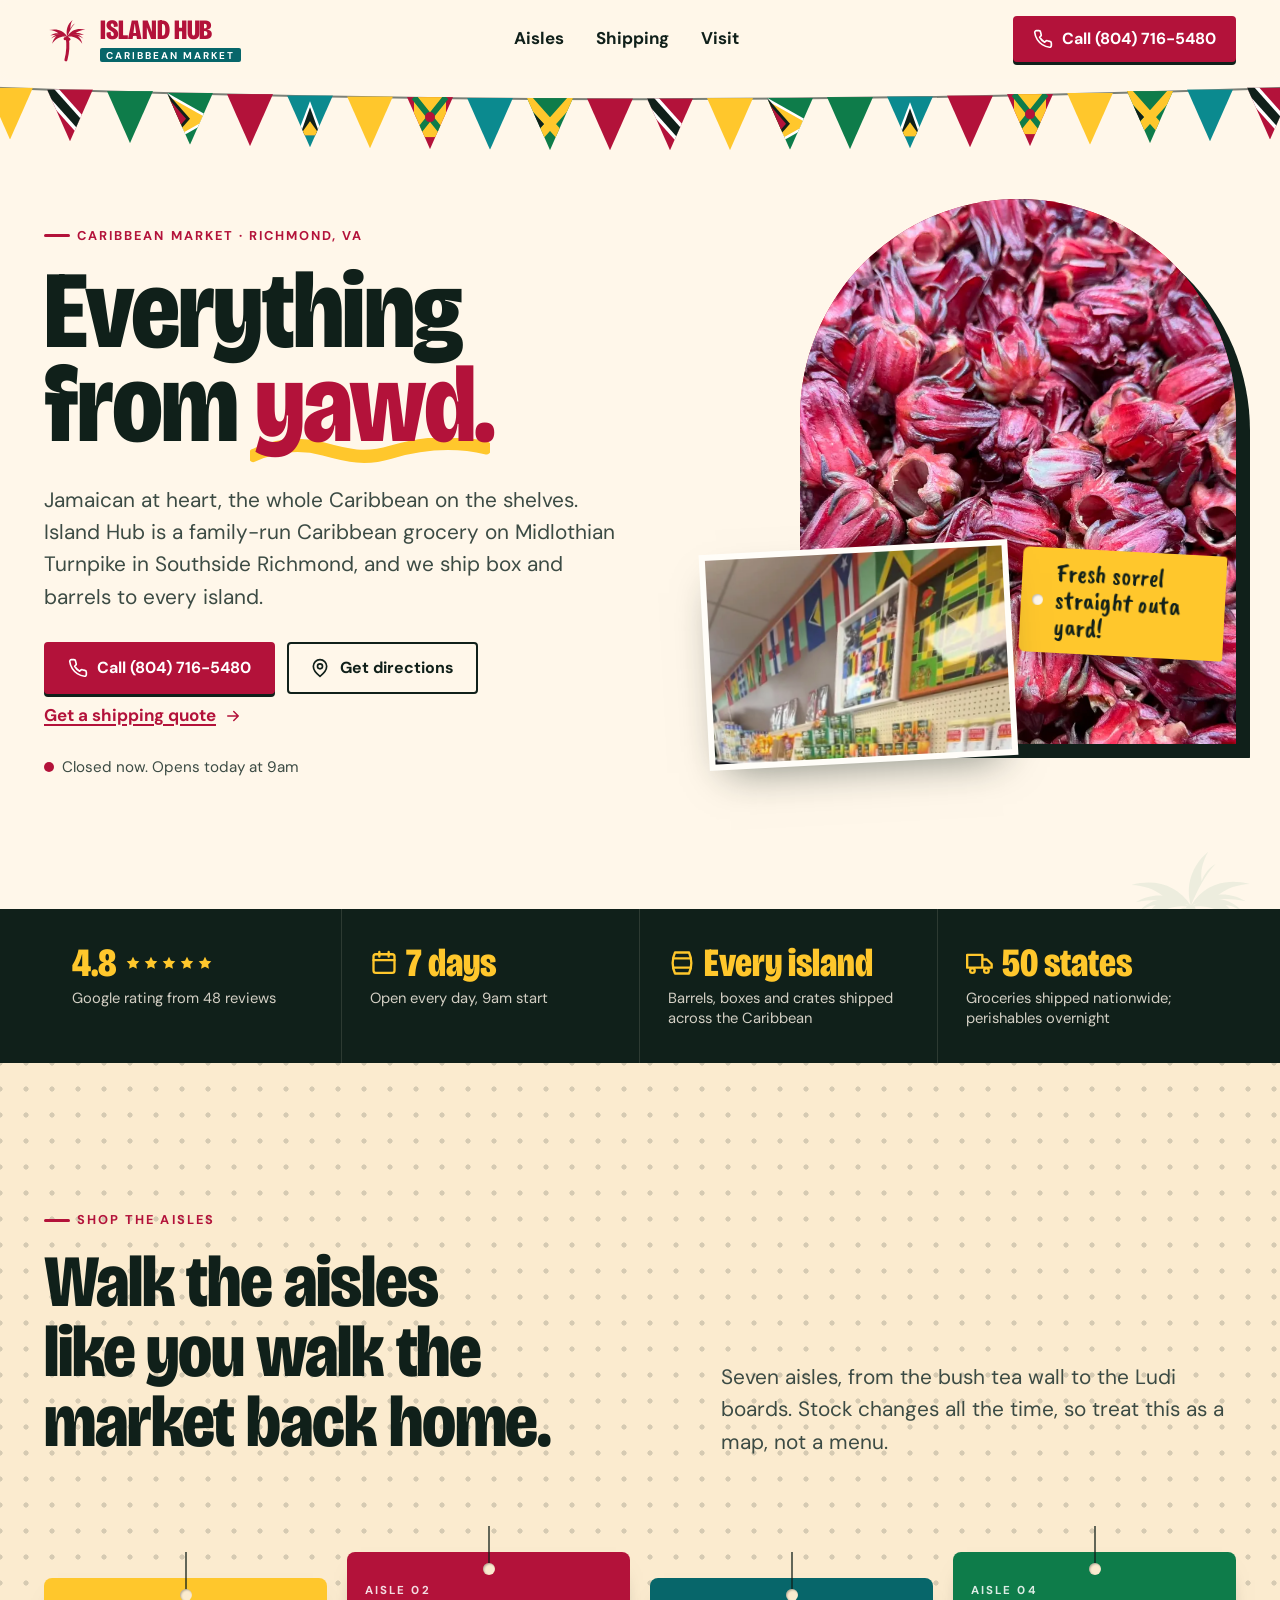
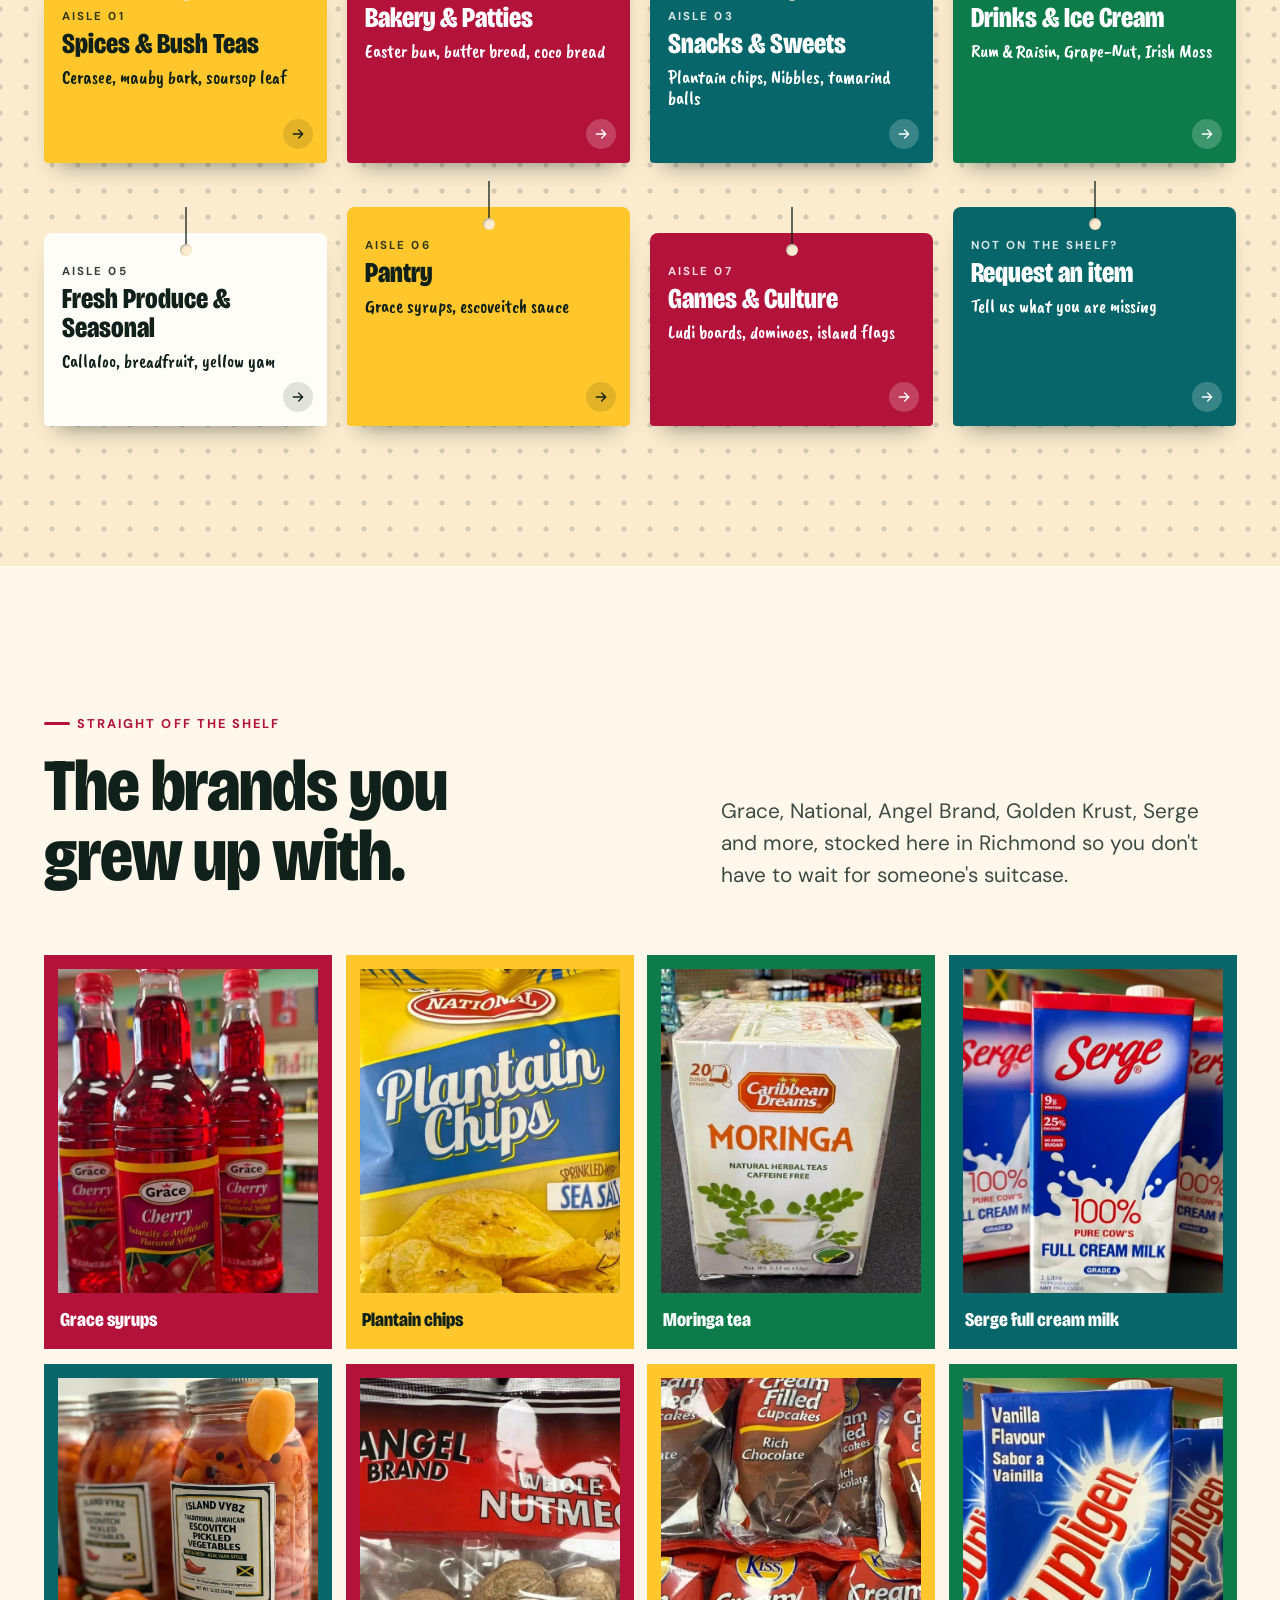
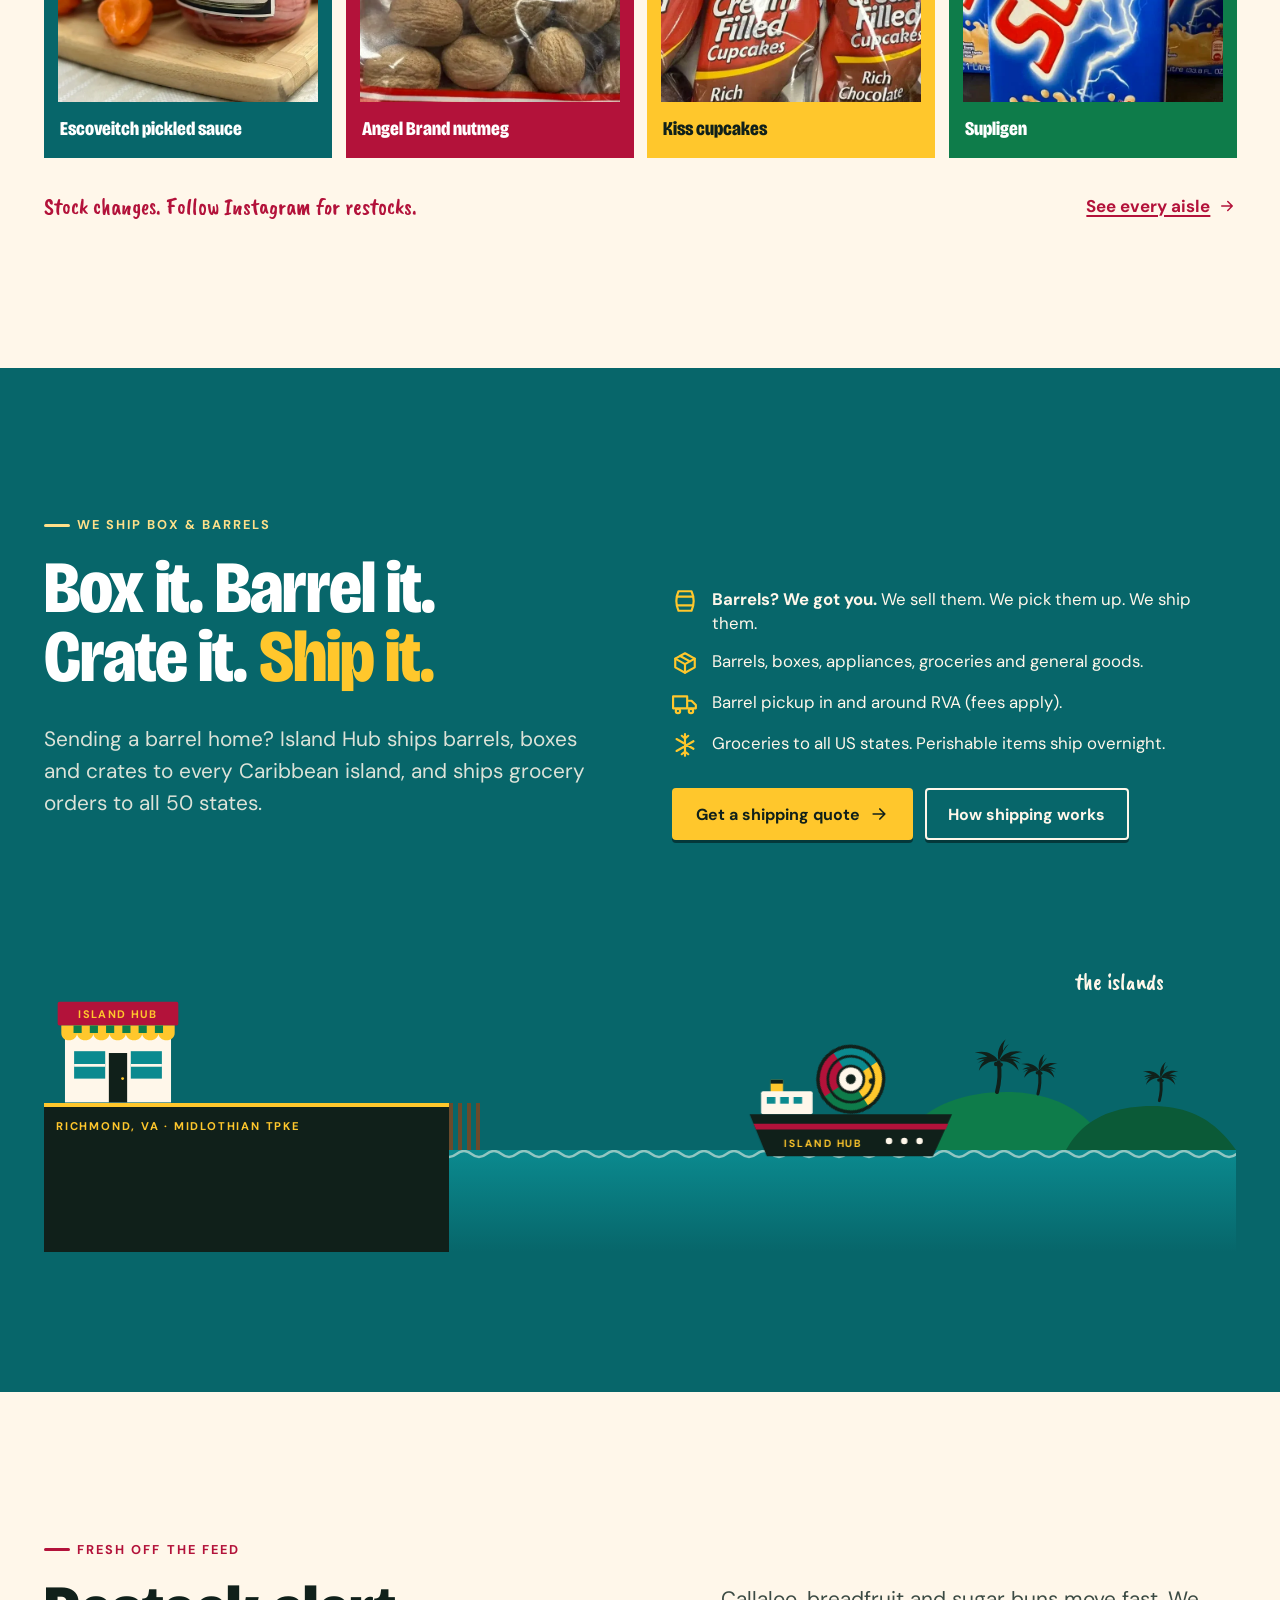
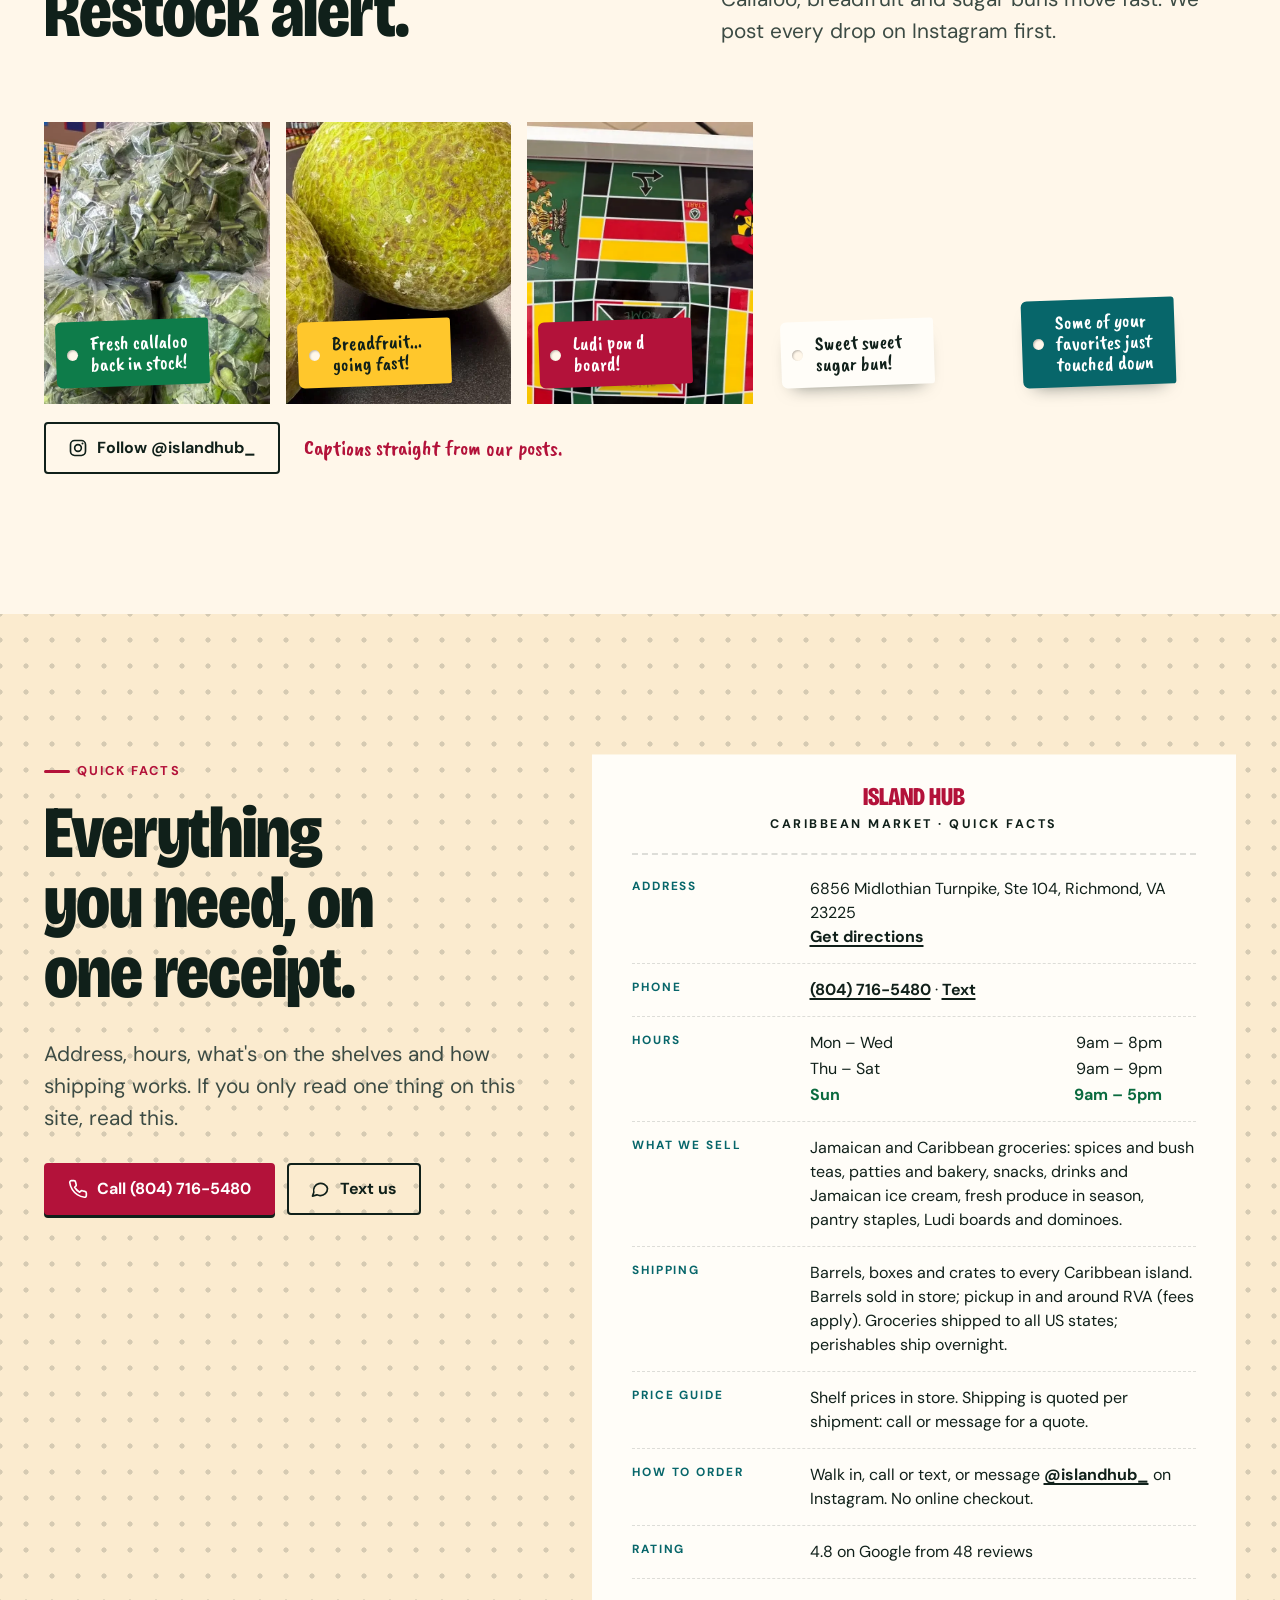
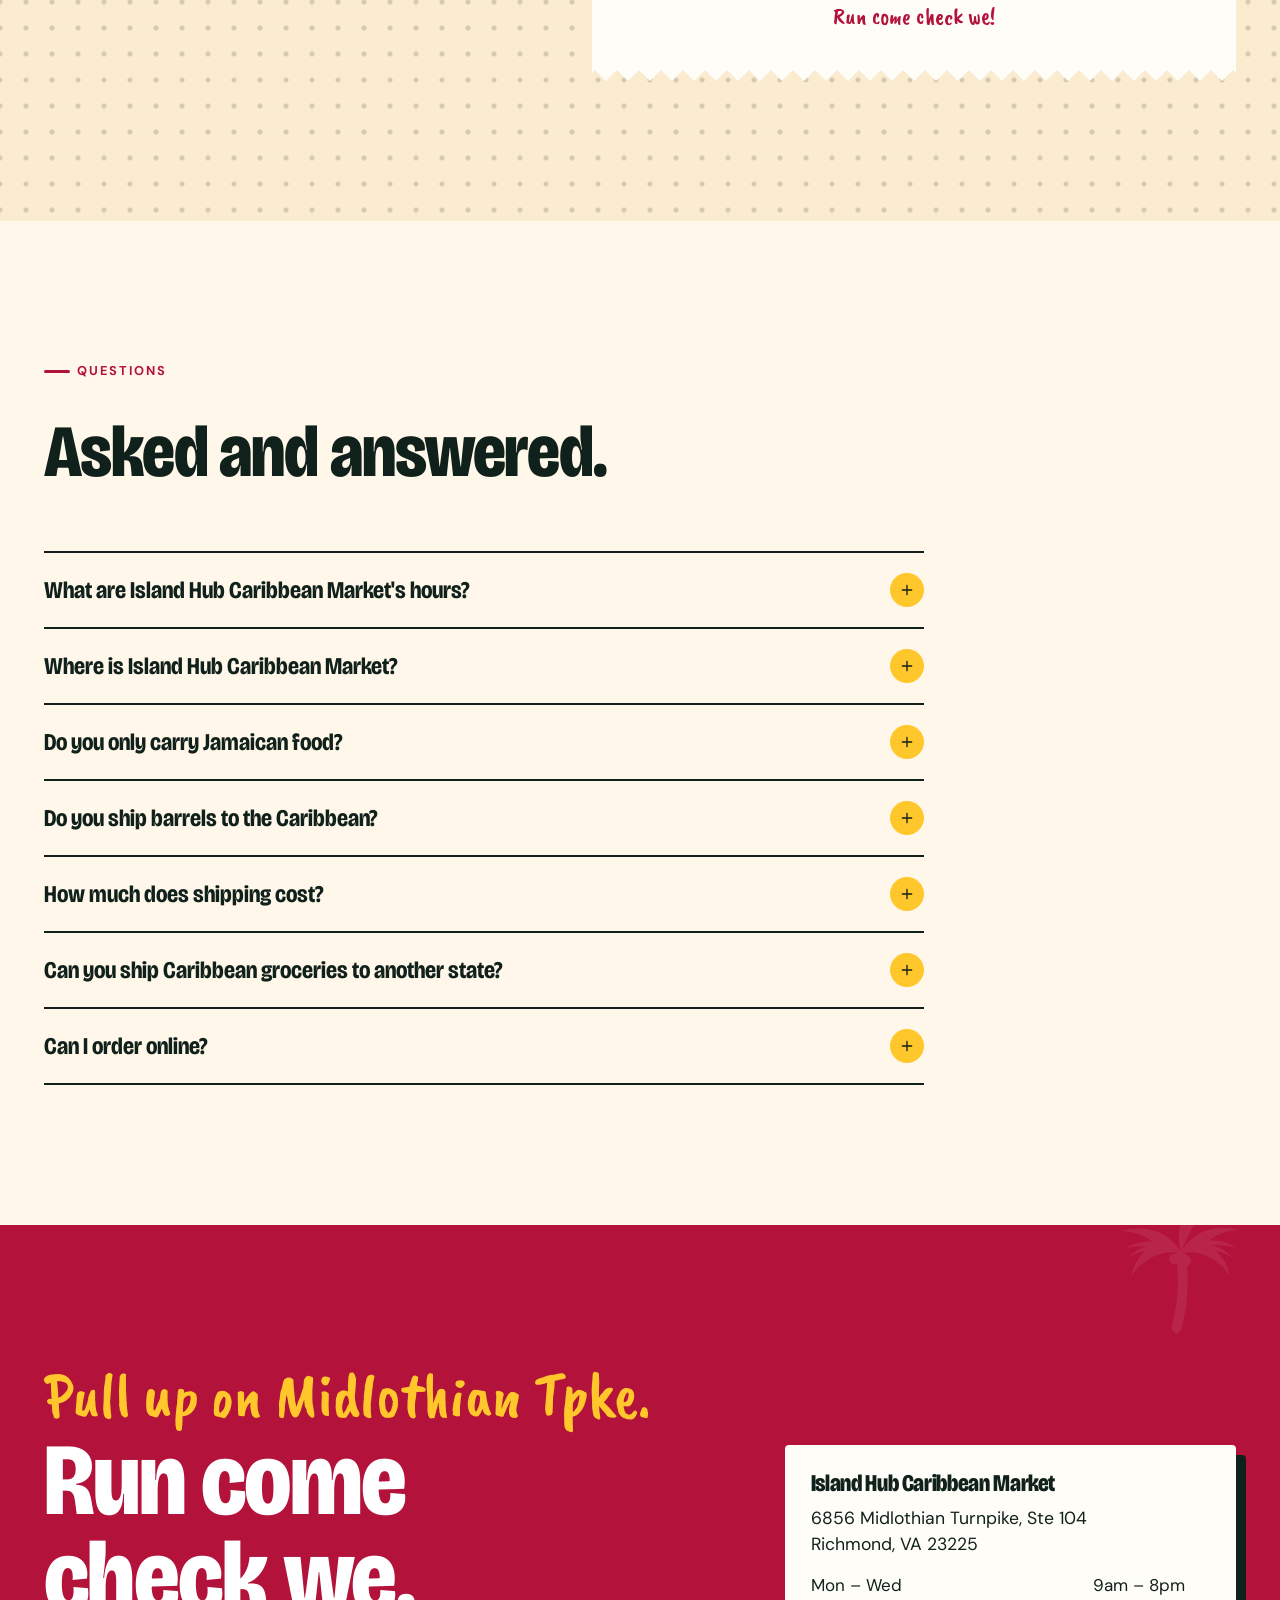
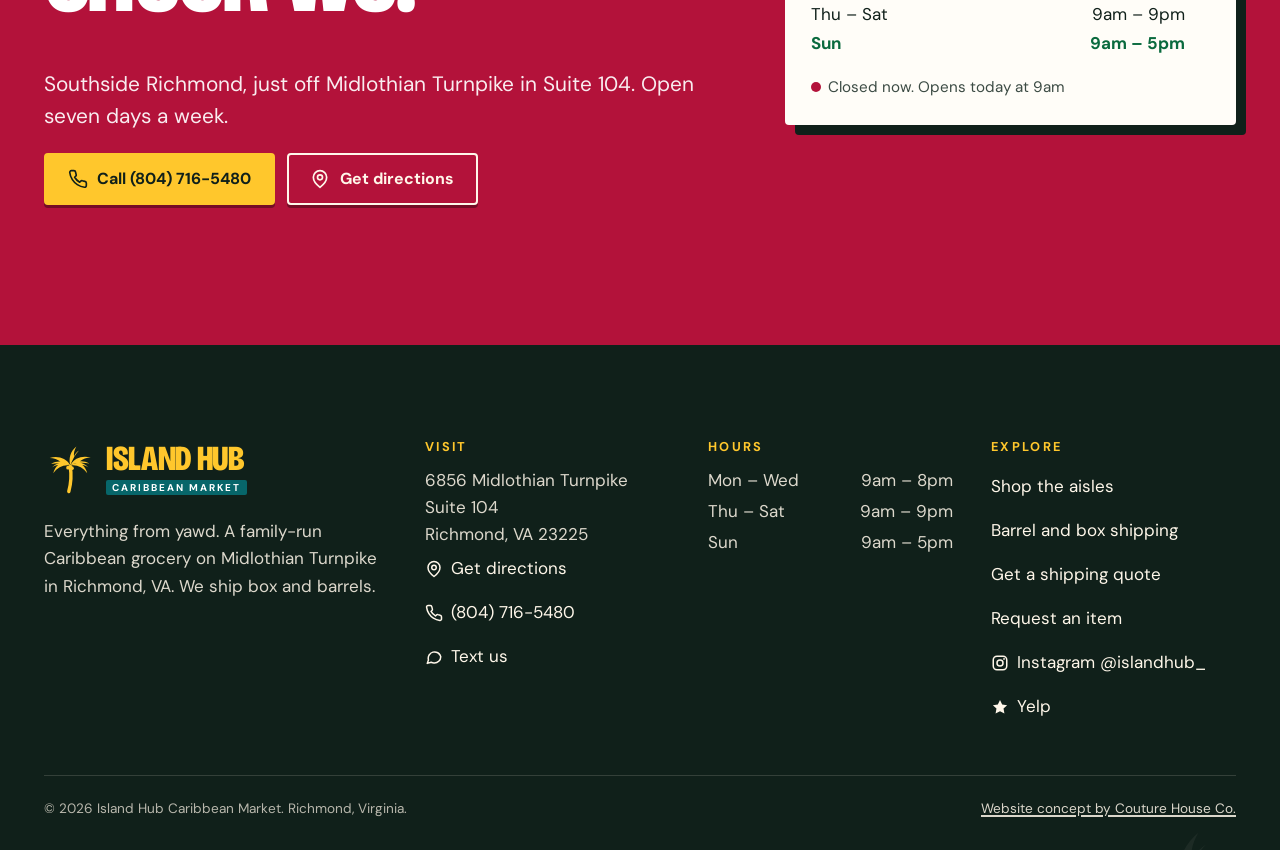
==== index.html @ 4873d4ea "Add Island Hub Caribbean Market spec website for Netlify deploy. Static HTML/CSS/JS site with assets" ====
<!doctype html>
<html lang="en">
<head>
<meta charset="utf-8">
<meta name="viewport" content="width=device-width, initial-scale=1, viewport-fit=cover">
<title>Island Hub Caribbean Market | Caribbean Grocery Richmond, VA</title>
<meta name="description" content="Jamaican &amp; Caribbean groceries on Midlothian Tpke, Richmond, VA. Open 7 days. Barrel &amp; box shipping to every Caribbean island; groceries to all 50 states.">
<link rel="canonical" href="https://islandhubrva.com/">
<meta name="theme-color" content="#B3123A">
<meta name="robots" content="index, follow, max-image-preview:large">
<meta property="og:type" content="website">
<meta property="og:site_name" content="Island Hub Caribbean Market">
<meta property="og:title" content="Island Hub Caribbean Market | Caribbean Grocery Richmond, VA">
<meta property="og:description" content="Jamaican &amp; Caribbean groceries on Midlothian Tpke, Richmond, VA. Open 7 days. Barrel &amp; box shipping to every Caribbean island; groceries to all 50 states.">
<meta property="og:url" content="https://islandhubrva.com/">
<meta property="og:image" content="https://islandhubrva.com/assets/img/og.jpg">
<meta property="og:image:width" content="1200">
<meta property="og:image:height" content="630">
<meta property="og:image:alt" content="Island Hub Caribbean Market logo beside a pile of fresh sorrel, with the words Everything from yawd">
<meta property="og:locale" content="en_US">
<meta name="twitter:card" content="summary_large_image">
<meta name="twitter:title" content="Island Hub Caribbean Market | Caribbean Grocery Richmond, VA">
<meta name="twitter:description" content="Jamaican &amp; Caribbean groceries on Midlothian Tpke, Richmond, VA. Open 7 days. Barrel &amp; box shipping to every Caribbean island; groceries to all 50 states.">
<meta name="twitter:image" content="https://islandhubrva.com/assets/img/og.jpg">
<meta name="geo.region" content="US-VA">
<meta name="geo.placename" content="Richmond">
<link rel="icon" href="assets/img/favicon.svg" type="image/svg+xml">
<link rel="icon" href="assets/img/favicon-32.png" sizes="32x32" type="image/png">
<link rel="apple-touch-icon" href="assets/img/apple-touch-icon.png">
<link rel="manifest" href="site.webmanifest">
<link rel="preload" href="assets/fonts/bricolage-grotesque-display-var.woff2" as="font" type="font/woff2" crossorigin>
<link rel="preload" href="assets/fonts/dm-sans-latin-400-normal.woff2" as="font" type="font/woff2" crossorigin>
<link rel="stylesheet" href="assets/css/fonts.css">
<link rel="stylesheet" href="assets/css/site.css">
<script>document.documentElement.classList.add("js")</script>
<script src="assets/js/site.js" defer></script>
<script type="application/ld+json">{"@context": "https://schema.org", "@type": "GroceryStore", "@id": "https://islandhubrva.com/#store", "name": "Island Hub Caribbean Market", "slogan": "Everything from yawd", "description": "Family-run Caribbean grocery on Midlothian Turnpike in Richmond, VA. Jamaican at heart with foods from across the Caribbean, plus barrel, box and crate shipping to every Caribbean island and grocery shipping to all US states.", "url": "https://islandhubrva.com/", "logo": "https://islandhubrva.com/assets/img/icon-512.png", "image": ["https://islandhubrva.com/assets/img/og.jpg", "https://islandhubrva.com/assets/img/sorrel-fresh.webp", "https://islandhubrva.com/assets/img/store-aisle-flags.webp"], "telephone": "+1-804-716-5480", "address": {"@type": "PostalAddress", "streetAddress": "6856 Midlothian Turnpike, Ste 104", "addressLocality": "Richmond", "addressRegion": "VA", "postalCode": "23225", "addressCountry": "US"}, "hasMap": "https://www.google.com/maps/search/?api=1&query=Island+Hub+Caribbean+Market%2C+6856+Midlothian+Turnpike+Ste+104%2C+Richmond%2C+VA+23225", "openingHoursSpecification": [{"@type": "OpeningHoursSpecification", "dayOfWeek": ["Monday", "Tuesday", "Wednesday"], "opens": "09:00", "closes": "20:00"}, {"@type": "OpeningHoursSpecification", "dayOfWeek": ["Thursday", "Friday", "Saturday"], "opens": "09:00", "closes": "21:00"}, {"@type": "OpeningHoursSpecification", "dayOfWeek": "Sunday", "opens": "09:00", "closes": "17:00"}], "sameAs": ["https://www.instagram.com/islandhub_/", "https://www.yelp.com/biz/island-hub-caribbean-market-richmond"], "areaServed": [{"@type": "City", "name": "Richmond, VA"}, {"@type": "Country", "name": "United States"}, {"@type": "Place", "name": "Caribbean"}], "foundingDate": "2023-05", "founder": [{"@type": "Person", "name": "Carlton Chambers"}, {"@type": "Person", "name": "Tracy"}], "knowsAbout": ["Jamaican groceries", "Caribbean groceries", "Bush teas and spices", "Jamaican patties and bakery", "Caribbean barrel shipping"], "hasOfferCatalog": {"@type": "OfferCatalog", "name": "Shipping and barrel services", "itemListElement": [{"@type": "Offer", "itemOffered": {"@type": "Service", "name": "Barrel, box and crate shipping to the Caribbean", "description": "Barrels, boxes and crates shipped to every Caribbean island: barrels, boxes, appliances, groceries and general goods. Call or message for a quote.", "areaServed": {"@type": "Place", "name": "Caribbean"}}}, {"@type": "Offer", "itemOffered": {"@type": "Product", "name": "Shipping barrels", "description": "Shipping barrels sold in store."}}, {"@type": "Offer", "itemOffered": {"@type": "Service", "name": "Barrel pickup", "description": "Barrel pickup in and around Richmond, VA. Fees apply.", "areaServed": {"@type": "City", "name": "Richmond, VA"}}}, {"@type": "Offer", "itemOffered": {"@type": "Service", "name": "Caribbean grocery shipping within the US", "description": "Grocery orders shipped to all US states. Perishable items ship overnight.", "areaServed": {"@type": "Country", "name": "United States"}}}]}, "aggregateRating": {"@type": "AggregateRating", "ratingValue": "4.8", "reviewCount": "48", "bestRating": "5"}}</script>
<script type="application/ld+json">{"@context": "https://schema.org", "@type": "WebSite", "@id": "https://islandhubrva.com/#website", "name": "Island Hub Caribbean Market", "url": "https://islandhubrva.com/", "publisher": {"@id": "https://islandhubrva.com/#store"}, "inLanguage": "en-US"}</script>
<script type="application/ld+json">{"@context": "https://schema.org", "@type": "FAQPage", "mainEntity": [{"@type": "Question", "name": "What are Island Hub Caribbean Market's hours?", "acceptedAnswer": {"@type": "Answer", "text": "Monday to Wednesday 9am to 8pm, Thursday to Saturday 9am to 9pm, and Sunday 9am to 5pm. We are open seven days a week."}}, {"@type": "Question", "name": "Where is Island Hub Caribbean Market?", "acceptedAnswer": {"@type": "Answer", "text": "6856 Midlothian Turnpike, Suite 104, Richmond, VA 23225, on Midlothian Turnpike in Southside Richmond."}}, {"@type": "Question", "name": "Do you only carry Jamaican food?", "acceptedAnswer": {"@type": "Answer", "text": "No. We are Jamaican at heart, but the shelves cover the whole Caribbean, including Trinidadian drinks, Guyanese chow mein, Haitian favorites, African goods and more."}}, {"@type": "Question", "name": "Do you ship barrels to the Caribbean?", "acceptedAnswer": {"@type": "Answer", "text": "Yes. We ship barrels, boxes and crates to every Caribbean island, including barrels, boxes, appliances, groceries and general goods. We also sell barrels and offer barrel pickup in and around RVA (fees apply)."}}, {"@type": "Question", "name": "How much does shipping cost?", "acceptedAnswer": {"@type": "Answer", "text": "Every shipment is quoted individually. Call or text (804) 716-5480, message @islandhub_ on Instagram, or send the shipping quote form on our Shipping page."}}, {"@type": "Question", "name": "Can you ship Caribbean groceries to another state?", "acceptedAnswer": {"@type": "Answer", "text": "Yes. We ship grocery orders to all US states. Perishable items ship overnight."}}, {"@type": "Question", "name": "Can I order online?", "acceptedAnswer": {"@type": "Answer", "text": "There is no online checkout. Call or text (804) 716-5480, send a direct message on Instagram, or use the request form, and we will follow up with you."}}]}</script>
</head>
<body>
<svg xmlns="http://www.w3.org/2000/svg" style="display:none" aria-hidden="true"><symbol id="i-phone" viewBox="0 0 24 24"><path fill="none" stroke="currentColor" stroke-width="2" stroke-linecap="round" stroke-linejoin="round" d="M22 16.9v3a2 2 0 0 1-2.2 2 19.8 19.8 0 0 1-8.6-3.1 19.5 19.5 0 0 1-6-6A19.8 19.8 0 0 1 2.1 4.2 2 2 0 0 1 4.1 2h3a2 2 0 0 1 2 1.7c.1.9.4 1.9.7 2.8a2 2 0 0 1-.5 2.1L8 9.9a16 16 0 0 0 6 6l1.3-1.3a2 2 0 0 1 2.1-.4c.9.3 1.8.6 2.8.7a2 2 0 0 1 1.7 2z"/></symbol><symbol id="i-pin" viewBox="0 0 24 24"><path fill="none" stroke="currentColor" stroke-width="2" stroke-linecap="round" stroke-linejoin="round" d="M20 10c0 6-8 12-8 12s-8-6-8-12a8 8 0 0 1 16 0z"/><circle fill="none" stroke="currentColor" stroke-width="2" stroke-linecap="round" stroke-linejoin="round" cx="12" cy="10" r="3"/></symbol><symbol id="i-clock" viewBox="0 0 24 24"><circle fill="none" stroke="currentColor" stroke-width="2" stroke-linecap="round" stroke-linejoin="round" cx="12" cy="12" r="9.5"/><path fill="none" stroke="currentColor" stroke-width="2" stroke-linecap="round" stroke-linejoin="round" d="M12 6.5V12l3.5 2"/></symbol><symbol id="i-arrow" viewBox="0 0 24 24"><path fill="none" stroke="currentColor" stroke-width="2" stroke-linecap="round" stroke-linejoin="round" d="M5 12h14M13 6l6 6-6 6"/></symbol><symbol id="i-chat" viewBox="0 0 24 24"><path fill="none" stroke="currentColor" stroke-width="2" stroke-linecap="round" stroke-linejoin="round" d="M21 11.5a8.4 8.4 0 0 1-9 8.4 8.8 8.8 0 0 1-3.8-.9L3 20.5l1.6-4.6A8.4 8.4 0 1 1 21 11.5z"/></symbol><symbol id="i-ig" viewBox="0 0 24 24"><rect fill="none" stroke="currentColor" stroke-width="2" stroke-linecap="round" stroke-linejoin="round" x="3" y="3" width="18" height="18" rx="5"/><circle fill="none" stroke="currentColor" stroke-width="2" stroke-linecap="round" stroke-linejoin="round" cx="12" cy="12" r="4"/><circle cx="17.4" cy="6.6" r="1.2" fill="currentColor"/></symbol><symbol id="i-star" viewBox="0 0 24 24"><path fill="currentColor" d="M12 2.6l2.9 6 6.6.9-4.8 4.6 1.2 6.5L12 17.5l-5.9 3.1 1.2-6.5L2.5 9.5l6.6-.9z"/></symbol><symbol id="i-box" viewBox="0 0 24 24"><path fill="none" stroke="currentColor" stroke-width="2" stroke-linecap="round" stroke-linejoin="round" d="M21 8l-9-5-9 5v8l9 5 9-5z"/><path fill="none" stroke="currentColor" stroke-width="2" stroke-linecap="round" stroke-linejoin="round" d="M3 8l9 5 9-5M12 13v8M7.5 5.5l9 5"/></symbol><symbol id="i-barrel" viewBox="0 0 24 24"><path fill="none" stroke="currentColor" stroke-width="2" stroke-linecap="round" stroke-linejoin="round" d="M6 3h12c1.3 2.8 2 5.8 2 9s-.7 6.2-2 9H6c-1.3-2.8-2-5.8-2-9s.7-6.2 2-9z"/><path fill="none" stroke="currentColor" stroke-width="2" stroke-linecap="round" stroke-linejoin="round" d="M4.6 8h14.8M4.6 16h14.8"/></symbol><symbol id="i-truck" viewBox="0 0 24 24"><path fill="none" stroke="currentColor" stroke-width="2" stroke-linecap="round" stroke-linejoin="round" d="M1 5h13v11H1zM14 9h4l4 4v3h-8z"/><circle fill="none" stroke="currentColor" stroke-width="2" stroke-linecap="round" stroke-linejoin="round" cx="5.5" cy="18.5" r="2"/><circle fill="none" stroke="currentColor" stroke-width="2" stroke-linecap="round" stroke-linejoin="round" cx="17.5" cy="18.5" r="2"/></symbol><symbol id="i-check" viewBox="0 0 24 24"><path fill="none" stroke="currentColor" stroke-width="2" stroke-linecap="round" stroke-linejoin="round" d="M4 12.5l5 5L20 6.5"/></symbol><symbol id="i-plus" viewBox="0 0 24 24"><path fill="none" stroke="currentColor" stroke-width="2" stroke-linecap="round" stroke-linejoin="round" stroke-width="2.6" d="M12 5v14M5 12h14"/></symbol><symbol id="i-menu" viewBox="0 0 24 24"><path fill="none" stroke="currentColor" stroke-width="2" stroke-linecap="round" stroke-linejoin="round" d="M3 6h18M3 12h18M3 18h18"/></symbol><symbol id="i-close" viewBox="0 0 24 24"><path fill="none" stroke="currentColor" stroke-width="2" stroke-linecap="round" stroke-linejoin="round" d="M6 6l12 12M18 6L6 18"/></symbol><symbol id="i-ext" viewBox="0 0 24 24"><path fill="none" stroke="currentColor" stroke-width="2" stroke-linecap="round" stroke-linejoin="round" d="M14 4h6v6M20 4l-9 9M18 14v5a1 1 0 0 1-1 1H5a1 1 0 0 1-1-1V7a1 1 0 0 1 1-1h5"/></symbol><symbol id="i-calendar" viewBox="0 0 24 24"><rect fill="none" stroke="currentColor" stroke-width="2" stroke-linecap="round" stroke-linejoin="round" x="3" y="4.5" width="18" height="16" rx="2"/><path fill="none" stroke="currentColor" stroke-width="2" stroke-linecap="round" stroke-linejoin="round" d="M3 9.5h18M8 2.5v4M16 2.5v4"/></symbol><symbol id="i-globe" viewBox="0 0 24 24"><circle fill="none" stroke="currentColor" stroke-width="2" stroke-linecap="round" stroke-linejoin="round" cx="12" cy="12" r="9.5"/><path fill="none" stroke="currentColor" stroke-width="2" stroke-linecap="round" stroke-linejoin="round" d="M2.5 12h19M12 2.5c2.6 2.8 3.9 6 3.9 9.5s-1.3 6.7-3.9 9.5c-2.6-2.8-3.9-6-3.9-9.5S9.4 5.3 12 2.5z"/></symbol><symbol id="i-basket" viewBox="0 0 24 24"><path fill="none" stroke="currentColor" stroke-width="2" stroke-linecap="round" stroke-linejoin="round" d="M3 9h18l-2 11H5z"/><path fill="none" stroke="currentColor" stroke-width="2" stroke-linecap="round" stroke-linejoin="round" d="M8 9l4-6 4 6M9 13v4M15 13v4M12 13v4"/></symbol><symbol id="i-snow" viewBox="0 0 24 24"><path fill="none" stroke="currentColor" stroke-width="2" stroke-linecap="round" stroke-linejoin="round" d="M12 2v20M4.2 6.5l15.6 9M4.2 17.5l15.6-9M9 3.5l3 2.5 3-2.5M9 20.5l3-2.5 3 2.5"/></symbol><symbol id="i-home" viewBox="0 0 24 24"><path fill="none" stroke="currentColor" stroke-width="2" stroke-linecap="round" stroke-linejoin="round" d="M3 11l9-7 9 7v9a1 1 0 0 1-1 1h-5v-6H9v6H4a1 1 0 0 1-1-1z"/></symbol><symbol id="i-tag" viewBox="0 0 24 24"><path fill="none" stroke="currentColor" stroke-width="2" stroke-linecap="round" stroke-linejoin="round" d="M20.6 13.4l-7.2 7.2a2 2 0 0 1-2.8 0L3 13V3h10l7.6 7.6a2 2 0 0 1 0 2.8z"/><circle cx="7.5" cy="7.5" r="1.5" fill="currentColor"/></symbol><symbol id="i-palm" viewBox="0 0 64 64"><path d="M30.5 61c2.6-9.6 3.6-19.8 1.8-31" fill="none" stroke="currentColor" stroke-width="4.2" stroke-linecap="round"/><g fill="currentColor"><path d="M32.4 28.5C27 20 17.6 16.8 7 19.6c5.2.2 9.8 1.8 13.4 4.6-3.6-.4-7.6.4-11.6 2.8 8.6-1.8 16.4-1 23.6 1.5z"/><path d="M32.4 28.5C37.6 19.6 47 16.4 57.6 19.2c-5.2.2-9.8 1.8-13.4 4.6 3.6-.4 7.6.4 11.6 2.8-8.6-1.8-16.4-1-23.4 1.9z"/><path d="M32 29c-7.4-1.4-15.4 2-20.6 9.6 1-4.8 3.2-8.2 6-10.4-2.6.2-5.2 1.4-7.6 3.2C15.6 24.6 24.6 23.6 32 29z"/><path d="M32.6 29c7.4-1.4 15.4 2 20.6 9.6-1-4.8-3.2-8.2-6-10.4 2.6.2 5.2 1.4 7.6 3.2C49 24.6 40 23.6 32.6 29z"/><path d="M32.4 28.4C30 20.4 32.4 11.4 39.8 5.4c-2.6 4.4-3.4 8.6-2.8 12.6 1-3 3-5.6 6-7.4-4.8 5-7.6 11-10.6 17.8z"/><circle cx="29.6" cy="31.6" r="2.3"/><circle cx="34.4" cy="32.2" r="2.3"/></g></symbol></svg>
<a class="skip-link" href="#main">Skip to content</a>
<header class="site-header">
  <div class="wrap header-inner">
    <a class="brand" href="index.html" aria-label="Island Hub Caribbean Market, home">
      <svg class="brand-palm" aria-hidden="true" focusable="false"><use href="#i-palm"/></svg>
      <span class="brand-text"><span class="brand-name">ISLAND HUB</span><span class="brand-sub">Caribbean Market</span></span>
    </a>
    <nav class="nav" aria-label="Main">
      <ul class="nav-list"><li><a href="aisles.html">Aisles</a></li><li><a href="shipping.html">Shipping</a></li><li><a href="visit.html">Visit</a></li></ul>
    </nav>
    <a class="btn header-call" href="tel:+18047165480"><svg aria-hidden="true" focusable="false"><use href="#i-phone"/></svg><span>Call (804) 716-5480</span></a>
    <button class="menu-btn" type="button" aria-expanded="false" aria-controls="mobile-menu"><svg class="i-menu" aria-hidden="true" focusable="false"><use href="#i-menu"/></svg><svg class="i-close" aria-hidden="true" focusable="false"><use href="#i-close"/></svg><span class="menu-label">Menu</span></button>
  </div>
</header>
<div class="mobile-menu" id="mobile-menu" hidden>
  <nav aria-label="Mobile">
    <ul><li><a class="mm-link" href="index.html" aria-current="page">Home<svg aria-hidden="true" focusable="false"><use href="#i-arrow"/></svg></a></li><li><a class="mm-link" href="aisles.html">Aisles<svg aria-hidden="true" focusable="false"><use href="#i-arrow"/></svg></a></li><li><a class="mm-link" href="shipping.html">Shipping<svg aria-hidden="true" focusable="false"><use href="#i-arrow"/></svg></a></li><li><a class="mm-link" href="visit.html">Visit<svg aria-hidden="true" focusable="false"><use href="#i-arrow"/></svg></a></li></ul>
  </nav>
  <div class="mm-meta">
    <p><strong>6856 Midlothian Turnpike, Ste 104<br>Richmond, VA 23225</strong></p>
    <p>Mon – Wed 9am – 8pm · Thu – Sat 9am – 9pm · Sun 9am – 5pm</p>
    <p><a href="tel:+18047165480">Call (804) 716-5480</a> · <a href="https://www.instagram.com/islandhub_/" rel="noopener">Instagram @islandhub_</a></p>
  </div>
</div>
<main id="main">
<section class="hero" aria-labelledby="hero-h">
  <div class="bunting" aria-hidden="true"><div class="bunting-inner"><svg viewBox="0 0 1440 74" preserveAspectRatio="xMidYMin slice"><defs>
<clipPath id="pen"><path d="M0 0h46L23 52z"/></clipPath>
</defs><path d="M0 6 Q720.0 34.6 1440 6" fill="none" stroke="#10201A" stroke-opacity=".55" stroke-width="2"/><g transform="translate(7.0 6.2)"><g class="flag" style="--d:0"><g clip-path="url(#pen)"><rect width="46" height="52" fill="#0E7C4A"/><path d="M0 0L46 52M46 0L0 52" stroke="#FFC72C" stroke-width="9"/><path d="M0 8v36l17-18z" fill="#10201A"/></g></g></g><g transform="translate(67.0 8.4)"><g class="flag" style="--d:1"><g clip-path="url(#pen)"><rect width="46" height="52" fill="#FFC72C"/></g></g></g><g transform="translate(127.0 10.3)"><g class="flag" style="--d:2"><g clip-path="url(#pen)"><rect width="46" height="52" fill="#B3123A"/><path d="M-4 -6L46 50" stroke="#fff" stroke-width="16"/><path d="M-4 -6L46 50" stroke="#10201A" stroke-width="9"/></g></g></g><g transform="translate(187.0 12.1)"><g class="flag" style="--d:3"><g clip-path="url(#pen)"><rect width="46" height="52" fill="#0E7C4A"/></g></g></g><g transform="translate(247.0 13.7)"><g class="flag" style="--d:4"><g clip-path="url(#pen)"><rect width="46" height="52" fill="#0E7C4A"/><path d="M0 0L46 26 0 52z" fill="#fff"/><path d="M0 3L41 26 0 49z" fill="#FFC72C"/><path d="M0 0L23 26 0 52z" fill="#10201A"/><path d="M0 4L19 26 0 48z" fill="#B3123A"/></g></g></g><g transform="translate(307.0 15.1)"><g class="flag" style="--d:5"><g clip-path="url(#pen)"><rect width="46" height="52" fill="#B3123A"/></g></g></g><g transform="translate(367.0 16.3)"><g class="flag" style="--d:6"><g clip-path="url(#pen)"><rect width="46" height="52" fill="#0B8A8F"/><path d="M23 6L36 40H10z" fill="#fff"/><path d="M23 12L33 40H13z" fill="#10201A"/><path d="M23 26L33 40H13z" fill="#FFC72C"/></g></g></g><g transform="translate(427.0 17.3)"><g class="flag" style="--d:7"><g clip-path="url(#pen)"><rect width="46" height="52" fill="#FFC72C"/></g></g></g><g transform="translate(487.0 18.1)"><g class="flag" style="--d:8"><g clip-path="url(#pen)"><rect width="46" height="52" fill="#B3123A"/><rect x="7" y="0" width="32" height="40" fill="#FFC72C"/><path d="M7 0L39 40M39 0L7 40" stroke="#0E7C4A" stroke-width="6"/><circle cx="23" cy="20" r="5" fill="#B3123A"/></g></g></g><g transform="translate(547.0 18.7)"><g class="flag" style="--d:9"><g clip-path="url(#pen)"><rect width="46" height="52" fill="#0B8A8F"/></g></g></g><g transform="translate(607.0 19.1)"><g class="flag" style="--d:10"><g clip-path="url(#pen)"><rect width="46" height="52" fill="#0E7C4A"/><path d="M0 0L46 52M46 0L0 52" stroke="#FFC72C" stroke-width="9"/><path d="M0 8v36l17-18z" fill="#10201A"/></g></g></g><g transform="translate(667.0 19.3)"><g class="flag" style="--d:11"><g clip-path="url(#pen)"><rect width="46" height="52" fill="#B3123A"/></g></g></g><g transform="translate(727.0 19.3)"><g class="flag" style="--d:12"><g clip-path="url(#pen)"><rect width="46" height="52" fill="#B3123A"/><path d="M-4 -6L46 50" stroke="#fff" stroke-width="16"/><path d="M-4 -6L46 50" stroke="#10201A" stroke-width="9"/></g></g></g><g transform="translate(787.0 19.1)"><g class="flag" style="--d:13"><g clip-path="url(#pen)"><rect width="46" height="52" fill="#FFC72C"/></g></g></g><g transform="translate(847.0 18.7)"><g class="flag" style="--d:14"><g clip-path="url(#pen)"><rect width="46" height="52" fill="#0E7C4A"/><path d="M0 0L46 26 0 52z" fill="#fff"/><path d="M0 3L41 26 0 49z" fill="#FFC72C"/><path d="M0 0L23 26 0 52z" fill="#10201A"/><path d="M0 4L19 26 0 48z" fill="#B3123A"/></g></g></g><g transform="translate(907.0 18.1)"><g class="flag" style="--d:15"><g clip-path="url(#pen)"><rect width="46" height="52" fill="#0E7C4A"/></g></g></g><g transform="translate(967.0 17.3)"><g class="flag" style="--d:16"><g clip-path="url(#pen)"><rect width="46" height="52" fill="#0B8A8F"/><path d="M23 6L36 40H10z" fill="#fff"/><path d="M23 12L33 40H13z" fill="#10201A"/><path d="M23 26L33 40H13z" fill="#FFC72C"/></g></g></g><g transform="translate(1027.0 16.3)"><g class="flag" style="--d:17"><g clip-path="url(#pen)"><rect width="46" height="52" fill="#B3123A"/></g></g></g><g transform="translate(1087.0 15.1)"><g class="flag" style="--d:18"><g clip-path="url(#pen)"><rect width="46" height="52" fill="#B3123A"/><rect x="7" y="0" width="32" height="40" fill="#FFC72C"/><path d="M7 0L39 40M39 0L7 40" stroke="#0E7C4A" stroke-width="6"/><circle cx="23" cy="20" r="5" fill="#B3123A"/></g></g></g><g transform="translate(1147.0 13.7)"><g class="flag" style="--d:19"><g clip-path="url(#pen)"><rect width="46" height="52" fill="#FFC72C"/></g></g></g><g transform="translate(1207.0 12.1)"><g class="flag" style="--d:20"><g clip-path="url(#pen)"><rect width="46" height="52" fill="#0E7C4A"/><path d="M0 0L46 52M46 0L0 52" stroke="#FFC72C" stroke-width="9"/><path d="M0 8v36l17-18z" fill="#10201A"/></g></g></g><g transform="translate(1267.0 10.3)"><g class="flag" style="--d:21"><g clip-path="url(#pen)"><rect width="46" height="52" fill="#0B8A8F"/></g></g></g><g transform="translate(1327.0 8.4)"><g class="flag" style="--d:22"><g clip-path="url(#pen)"><rect width="46" height="52" fill="#B3123A"/><path d="M-4 -6L46 50" stroke="#fff" stroke-width="16"/><path d="M-4 -6L46 50" stroke="#10201A" stroke-width="9"/></g></g></g><g transform="translate(1387.0 6.2)"><g class="flag" style="--d:23"><g clip-path="url(#pen)"><rect width="46" height="52" fill="#0E7C4A"/></g></g></g></svg></div></div>
  <svg class="hero-palm" aria-hidden="true" focusable="false"><use href="#i-palm"/></svg>
  <div class="wrap hero-grid">
    <div class="hero-copy">
      <p class="eyebrow">Caribbean market · Richmond, VA</p>
      <h1 id="hero-h">Everything from <span class="yawd">yawd.<svg viewBox="0 0 300 26" preserveAspectRatio="none" aria-hidden="true"><path d="M4 16c30-10 58-12 88-6s52 10 84 3 72-12 120-4" fill="none" stroke="currentColor" stroke-width="12" stroke-linecap="round"/></svg></span></h1>
      <p class="lede">Jamaican at heart, the whole Caribbean on the shelves. Island Hub is a family-run Caribbean grocery on Midlothian Turnpike in Southside Richmond, and we ship box and barrels to every island.</p>
      <div class="btn-row">
        <a class="btn" href="tel:+18047165480"><svg aria-hidden="true" focusable="false"><use href="#i-phone"/></svg>Call (804) 716-5480</a>
        <a class="btn btn--ghost" href="https://www.google.com/maps/search/?api=1&query=Island+Hub+Caribbean+Market%2C+6856+Midlothian+Turnpike+Ste+104%2C+Richmond%2C+VA+23225" rel="noopener"><svg aria-hidden="true" focusable="false"><use href="#i-pin"/></svg>Get directions</a>
      </div>
      <p><a class="text-link" href="shipping.html#quote">Get a shipping quote <svg aria-hidden="true" focusable="false"><use href="#i-arrow"/></svg></a></p>
      <span class="hero-note" data-open-status><span class="status-dot"></span><span data-open-text>Open 7 days: Mon – Wed 9am – 8pm, Thu – Sat 9am – 9pm, Sun 9am – 5pm</span></span>
    </div>
    <div class="hero-art">
      <div class="hero-arch"><img src="assets/img/sorrel-fresh.webp" srcset="assets/img/sorrel-fresh-800.webp 800w, assets/img/sorrel-fresh.webp 1440w" sizes="(min-width: 900px) 460px, 82vw" width="1440" height="1639" alt="A heap of fresh red sorrel at Island Hub Caribbean Market" fetchpriority="high" decoding="async"></div>
      <p class="tag tag--hero swing" style="--i:2; --tilt:3deg">Fresh sorrel straight outa yard!</p>
      <figure class="hero-inset" style="margin:0"><img src="assets/img/store-aisle-flags.webp" width="640" height="440" alt="Inside Island Hub: Caribbean flags strung above stocked grocery shelves" loading="lazy" decoding="async"></figure>
    </div>
  </div>
</section>

<section class="trust" aria-label="Why Island Hub">
  <ul class="wrap trust-list">
    <li><span class="trust-big">4.8 <span class="stars" aria-hidden="true"><svg aria-hidden="true" focusable="false"><use href="#i-star"/></svg><svg aria-hidden="true" focusable="false"><use href="#i-star"/></svg><svg aria-hidden="true" focusable="false"><use href="#i-star"/></svg><svg aria-hidden="true" focusable="false"><use href="#i-star"/></svg><svg aria-hidden="true" focusable="false"><use href="#i-star"/></svg></span></span><span class="trust-small">Google rating from 48 reviews</span></li>
    <li><span class="trust-big"><svg aria-hidden="true" focusable="false"><use href="#i-calendar"/></svg>7 days</span><span class="trust-small">Open every day, 9am start</span></li>
    <li><span class="trust-big"><svg aria-hidden="true" focusable="false"><use href="#i-barrel"/></svg>Every island</span><span class="trust-small">Barrels, boxes and crates shipped across the Caribbean</span></li>
    <li><span class="trust-big"><svg aria-hidden="true" focusable="false"><use href="#i-truck"/></svg>50 states</span><span class="trust-small">Groceries shipped nationwide; perishables overnight</span></li>
  </ul>
</section>

<section class="section pegboard" aria-labelledby="aisles-h">
  <div class="wrap">
    <div class="section-head section-head--split">
      <div>
        <p class="eyebrow">Shop the aisles</p>
        <h2 id="aisles-h">Walk the aisles like you walk the market back home.</h2>
      </div>
      <p class="lede">Seven aisles, from the bush tea wall to the Ludi boards. Stock changes all the time, so treat this as a map, not a menu.</p>
    </div>
    <ul class="aisle-tags"><li><a class="hang-tag  swing" style="--i:0" href="aisles.html#spices"><span class="at-num">Aisle 01</span><span class="at-name">Spices & Bush Teas</span><span class="at-note">Cerasee, mauby bark, soursop leaf</span><span class="at-go"><svg aria-hidden="true" focusable="false"><use href="#i-arrow"/></svg></span></a></li><li><a class="hang-tag tag--red swing" style="--i:1" href="aisles.html#bakery"><span class="at-num">Aisle 02</span><span class="at-name">Bakery & Patties</span><span class="at-note">Easter bun, butter bread, coco bread</span><span class="at-go"><svg aria-hidden="true" focusable="false"><use href="#i-arrow"/></svg></span></a></li><li><a class="hang-tag tag--teal swing" style="--i:2" href="aisles.html#snacks"><span class="at-num">Aisle 03</span><span class="at-name">Snacks & Sweets</span><span class="at-note">Plantain chips, Nibbles, tamarind balls</span><span class="at-go"><svg aria-hidden="true" focusable="false"><use href="#i-arrow"/></svg></span></a></li><li><a class="hang-tag tag--green swing" style="--i:3" href="aisles.html#drinks"><span class="at-num">Aisle 04</span><span class="at-name">Drinks & Ice Cream</span><span class="at-note">Rum & Raisin, Grape-Nut, Irish Moss</span><span class="at-go"><svg aria-hidden="true" focusable="false"><use href="#i-arrow"/></svg></span></a></li><li><a class="hang-tag tag--cream swing" style="--i:4" href="aisles.html#produce"><span class="at-num">Aisle 05</span><span class="at-name">Fresh Produce & Seasonal</span><span class="at-note">Callaloo, breadfruit, yellow yam</span><span class="at-go"><svg aria-hidden="true" focusable="false"><use href="#i-arrow"/></svg></span></a></li><li><a class="hang-tag  swing" style="--i:5" href="aisles.html#pantry"><span class="at-num">Aisle 06</span><span class="at-name">Pantry</span><span class="at-note">Grace syrups, escoveitch sauce</span><span class="at-go"><svg aria-hidden="true" focusable="false"><use href="#i-arrow"/></svg></span></a></li><li><a class="hang-tag tag--red swing" style="--i:6" href="aisles.html#culture"><span class="at-num">Aisle 07</span><span class="at-name">Games & Culture</span><span class="at-note">Ludi boards, dominoes, island flags</span><span class="at-go"><svg aria-hidden="true" focusable="false"><use href="#i-arrow"/></svg></span></a></li><li><a class="hang-tag tag--teal swing" style="--i:7" href="visit.html#request"><span class="at-num">Not on the shelf?</span><span class="at-name">Request an item</span><span class="at-note">Tell us what you are missing</span><span class="at-go"><svg aria-hidden="true" focusable="false"><use href="#i-arrow"/></svg></span></a></li></ul>
  </div>
</section>

<section class="section" aria-labelledby="packs-h">
  <div class="wrap">
    <div class="section-head section-head--split">
      <div>
        <p class="eyebrow">Straight off the shelf</p>
        <h2 id="packs-h">The brands you grew up with.</h2>
      </div>
      <p class="lede">Grace, National, Angel Brand, Golden Krust, Serge and more, stocked here in Richmond so you don't have to wait for someone's suitcase.</p>
    </div>
    <ul class="packs"><li class="pack pack--red pop" style="--i:0"><img src="assets/img/grace-cherry-syrup.webp" width="640" height="800" alt="Three bottles of Grace cherry flavored syrup on the counter" loading="lazy" decoding="async"><span class="pack-label">Grace syrups</span></li><li class="pack pack--yellow pop" style="--i:1"><img src="assets/img/national-plantain-chips.webp" width="640" height="800" alt="A bag of National plantain chips with sea salt" loading="lazy" decoding="async"><span class="pack-label">Plantain chips</span></li><li class="pack pack--green pop" style="--i:2"><img src="assets/img/caribbean-dreams-moringa-tea.webp" width="640" height="800" alt="A box of Caribbean Dreams moringa herbal tea" loading="lazy" decoding="async"><span class="pack-label">Moringa tea</span></li><li class="pack pack--teal pop" style="--i:3"><img src="assets/img/serge-full-cream-milk.webp" width="640" height="800" alt="Cartons of Serge full cream milk" loading="lazy" decoding="async"><span class="pack-label">Serge full cream milk</span></li><li class="pack pack--teal pop" style="--i:4"><img src="assets/img/escoveitch-pickled-vegetables.webp" srcset="assets/img/escoveitch-pickled-vegetables-800.webp 800w, assets/img/escoveitch-pickled-vegetables.webp 1440w" sizes="(min-width: 760px) 23vw, 46vw" width="1440" height="1800" alt="Jars of authentic Jamaican escoveitch pickled vegetables with scotch bonnet peppers" loading="lazy" decoding="async"><span class="pack-label">Escoveitch pickled sauce</span></li><li class="pack pack--red pop" style="--i:5"><img src="assets/img/angel-brand-nutmeg.webp" width="640" height="800" alt="A pack of Angel Brand whole nutmeg hanging on the pegboard" loading="lazy" decoding="async"><span class="pack-label">Angel Brand nutmeg</span></li><li class="pack pack--yellow pop" style="--i:6"><img src="assets/img/kiss-cream-filled-cupcakes.webp" width="640" height="800" alt="Packs of Kiss cream filled chocolate cupcakes" loading="lazy" decoding="async"><span class="pack-label">Kiss cupcakes</span></li><li class="pack pack--green pop" style="--i:7"><img src="assets/img/supligen-vanilla.webp" width="640" height="800" alt="Cartons of vanilla Supligen" loading="lazy" decoding="async"><span class="pack-label">Supligen</span></li></ul>
    <div class="packs-foot">
      <span class="hand">Stock changes. Follow Instagram for restocks.</span>
      <a class="text-link" href="aisles.html">See every aisle <svg aria-hidden="true" focusable="false"><use href="#i-arrow"/></svg></a>
    </div>
  </div>
</section>

<section class="section ship on-dark" aria-labelledby="ship-h">
  <div class="wrap">
    <div class="ship-grid">
      <div class="reveal">
        <p class="eyebrow">We ship box &amp; barrels</p>
        <h2 id="ship-h">Box it. Barrel it. Crate it. <span class="hl">Ship it.</span></h2>
        <p class="lede">Sending a barrel home? Island Hub ships barrels, boxes and crates to every Caribbean island, and ships grocery orders to all 50 states.</p>
      </div>
      <div class="reveal" style="--i:1">
        <ul class="ship-points">
          <li><svg aria-hidden="true" focusable="false"><use href="#i-barrel"/></svg><span><strong>Barrels? We got you.</strong> We sell them. We pick them up. We ship them.</span></li>
          <li><svg aria-hidden="true" focusable="false"><use href="#i-box"/></svg><span>Barrels, boxes, appliances, groceries and general goods.</span></li>
          <li><svg aria-hidden="true" focusable="false"><use href="#i-truck"/></svg><span>Barrel pickup in and around RVA (fees apply).</span></li>
          <li><svg aria-hidden="true" focusable="false"><use href="#i-snow"/></svg><span>Groceries to all US states. Perishable items ship overnight.</span></li>
        </ul>
        <div class="btn-row">
          <a class="btn btn--yellow" href="shipping.html#quote">Get a shipping quote <svg aria-hidden="true" focusable="false"><use href="#i-arrow"/></svg></a>
          <a class="btn btn--ghost" href="shipping.html">How shipping works</a>
        </div>
      </div>
    </div>
    <div class="scene" role="img" aria-label="Illustration: a barrel rolls out of the Richmond store, drops onto a ship and sails across the sea to the islands.">
  <svg class="scene-sky-islands" viewBox="0 0 360 150" aria-hidden="true">
<path d="M20 150c20-40 60-58 110-58s86 22 104 58z" fill="#0E7C4A"/>
<path d="M190 150c16-30 46-44 86-44s64 16 84 44z" fill="#0B5A37"/>
<g transform="translate(92 34) scale(.95)" color="#10201A"><use href="#i-palm" width="64" height="64"/></g>
<g transform="translate(140 50) scale(.72)" color="#10201A"><use href="#i-palm" width="64" height="64"/></g>
<g transform="translate(262 58) scale(.7)" color="#10201A"><use href="#i-palm" width="64" height="64"/></g>
</svg>
  <span class="scene-isl-label" aria-hidden="true">the islands</span>
  <div class="scene-land"><span class="scene-caption" aria-hidden="true">Richmond, VA · Midlothian Tpke</span></div>
  <div class="scene-store"><svg viewBox="0 0 140 112" aria-hidden="true">
<rect x="12" y="34" width="116" height="78" fill="#FFF7EA"/>
<rect x="4" y="2" width="132" height="26" rx="2" fill="#B3123A"/>
<text x="70" y="20" text-anchor="middle" font-family="DM Sans, Arial, sans-serif" font-weight="700" font-size="12" letter-spacing="1.5" fill="#FFC72C">ISLAND HUB</text>
<path d="M8 28h124v8c0 5-4 8-8.9 8s-8.9-3-8.9-8c0 5-4 8-8.9 8s-8.9-3-8.9-8c0 5-4 8-8.9 8s-8.9-3-8.9-8c0 5-4 8-8.9 8s-8.9-3-8.9-8c0 5-4 8-8.9 8s-8.9-3-8.9-8c0 5-4 8-8.9 8s-8.9-3-8.9-8c0 5-4 8-8.9 8S8 41 8 36z" fill="#FFC72C"/>
<path d="M25.8 28v8M43.6 28v8M61.4 28v8M79.2 28v8M97 28v8M114.8 28v8" stroke="#0E7C4A" stroke-width="8.9"/>
<rect x="22" y="56" width="34" height="30" fill="#0B8A8F"/><rect x="22" y="70" width="34" height="3" fill="#FFF7EA"/>
<rect x="84" y="56" width="34" height="30" fill="#0B8A8F"/><rect x="84" y="70" width="34" height="3" fill="#FFF7EA"/>
<rect x="60" y="58" width="20" height="54" fill="#10201A"/><circle cx="75" cy="86" r="1.6" fill="#FFC72C"/>
</svg></div>
  <div class="scene-dock"></div>
  <div class="scene-sea"></div>
  <div class="scene-boat"><svg viewBox="0 0 220 90" aria-hidden="true">
<rect x="26" y="4" width="13" height="16" fill="#FFC72C"/><rect x="26" y="4" width="13" height="4" fill="#10201A"/>
<rect x="16" y="16" width="54" height="24" rx="2" fill="#FFF7EA"/>
<rect x="22" y="22" width="9" height="7" fill="#0B8A8F"/><rect x="36" y="22" width="9" height="7" fill="#0B8A8F"/><rect x="50" y="22" width="9" height="7" fill="#0B8A8F"/>
<path d="M4 40h212l-20 44H22z" fill="#10201A"/>
<path d="M8 50h204l-2.6 6H10.6z" fill="#B3123A"/>
<circle cx="150" cy="68" r="3.4" fill="#FFF7EA"/><circle cx="166" cy="68" r="3.4" fill="#FFF7EA"/><circle cx="182" cy="68" r="3.4" fill="#FFF7EA"/>
<text x="40" y="74" font-family="DM Sans, Arial, sans-serif" font-weight="700" font-size="11" letter-spacing="2" fill="#FFC72C">ISLAND HUB</text>
</svg></div>
  <div class="scene-barrel"><svg viewBox="0 0 64 64" aria-hidden="true">
<circle cx="32" cy="32" r="30" fill="#0B8A8F" stroke="#10201A" stroke-width="3"/>
<path d="M32 2a30 30 0 0 1 30 30H32z" fill="#FFC72C"/>
<path d="M62 32A30 30 0 0 1 32 62V32z" fill="#0E7C4A"/>
<path d="M32 62A30 30 0 0 1 2 32h30z" fill="#B3123A"/>
<circle cx="32" cy="32" r="30" fill="none" stroke="#10201A" stroke-width="3"/>
<circle cx="32" cy="32" r="21" fill="none" stroke="#10201A" stroke-width="2.4"/>
<circle cx="32" cy="32" r="12" fill="#FFF7EA" stroke="#10201A" stroke-width="2.4"/>
<circle cx="32" cy="32" r="4.5" fill="#10201A"/>
<circle cx="44" cy="17" r="2.6" fill="#10201A"/>
</svg></div>
</div>
  </div>
</section>

<section class="section" aria-labelledby="restock-h">
  <div class="wrap">
    <div class="section-head section-head--split">
      <div>
        <p class="eyebrow">Fresh off the feed</p>
        <h2 id="restock-h">Restock alert.</h2>
      </div>
      <p class="lede">Callaloo, breadfruit and sugar buns move fast. We post every drop on Instagram first.</p>
    </div>
    <ul class="restock-row"><li class="reveal" style="--i:0"><figure><img src="assets/img/callaloo-fresh.webp" width="640" height="800" alt="Bags of fresh callaloo on the counter" loading="lazy" decoding="async"><figcaption class="tag tag--green">Fresh callaloo back in stock!</figcaption></figure></li><li class="reveal" style="--i:1"><figure><img src="assets/img/breadfruit.webp" width="640" height="800" alt="Two whole breadfruit on the counter" loading="lazy" decoding="async"><figcaption class="tag ">Breadfruit... going fast!</figcaption></figure></li><li class="reveal" style="--i:2"><figure><img src="assets/img/ludi-board.webp" width="640" height="700" alt="A Jamaican-themed Ludi board in black, green and gold" loading="lazy" decoding="async"><figcaption class="tag tag--red">Ludi pon d board!</figcaption></figure></li><li class="reveal" style="--i:3"><figure><img src="assets/img/sugar-buns.webp" width="640" height="800" alt="Wrapped sugar buns piled together" loading="lazy" decoding="async"><figcaption class="tag tag--cream">Sweet sweet sugar bun!</figcaption></figure></li><li class="reveal" style="--i:4"><figure><img src="assets/img/butter-bread.webp" width="720" height="900" alt="Packs of butter bread with cheese" loading="lazy" decoding="async"><figcaption class="tag tag--teal">Some of your favorites just touched down</figcaption></figure></li></ul>
    <div class="ig-cta">
      <a class="btn btn--ghost" href="https://www.instagram.com/islandhub_/" rel="noopener"><svg aria-hidden="true" focusable="false"><use href="#i-ig"/></svg>Follow @islandhub_</a>
      <span class="hand" style="font-size:1.4rem;color:var(--red)">Captions straight from our posts.</span>
    </div>
  </div>
</section>

<section class="section pegboard" aria-labelledby="facts-h">
  <div class="wrap facts-grid">
    <div>
      <p class="eyebrow">Quick facts</p>
      <h2 id="facts-h">Everything you need, on one receipt.</h2>
      <p class="lede">Address, hours, what's on the shelves and how shipping works. If you only read one thing on this site, read this.</p>
      <div class="btn-row" style="margin-top:28px">
        <a class="btn" href="tel:+18047165480"><svg aria-hidden="true" focusable="false"><use href="#i-phone"/></svg>Call (804) 716-5480</a>
        <a class="btn btn--ghost" href="sms:+18047165480"><svg aria-hidden="true" focusable="false"><use href="#i-chat"/></svg>Text us</a>
      </div>
    </div>
    <div class="receipt reveal">
  <div class="receipt-head"><div class="r-name">ISLAND HUB</div><div class="r-sub">Caribbean Market · Quick facts</div></div>
  <dl>
    <div class="row"><dt>Address</dt><dd>6856 Midlothian Turnpike, Ste 104, Richmond, VA 23225<br><a href="https://www.google.com/maps/search/?api=1&query=Island+Hub+Caribbean+Market%2C+6856+Midlothian+Turnpike+Ste+104%2C+Richmond%2C+VA+23225" rel="noopener">Get directions</a></dd></div>
    <div class="row"><dt>Phone</dt><dd><a href="tel:+18047165480">(804) 716-5480</a> · <a href="sms:+18047165480">Text</a></dd></div>
    <div class="row"><dt>Hours</dt><dd><ul class="hours-mini"><li data-day="1,2,3"><span>Mon – Wed</span><span>9am – 8pm</span></li><li data-day="4,5,6"><span>Thu – Sat</span><span>9am – 9pm</span></li><li data-day="0"><span>Sun</span><span>9am – 5pm</span></li></ul></dd></div>
    <div class="row"><dt>What we sell</dt><dd>Jamaican and Caribbean groceries: spices and bush teas, patties and bakery, snacks, drinks and Jamaican ice cream, fresh produce in season, pantry staples, Ludi boards and dominoes.</dd></div>
    <div class="row"><dt>Shipping</dt><dd>Barrels, boxes and crates to every Caribbean island. Barrels sold in store; pickup in and around RVA (fees apply). Groceries shipped to all US states; perishables ship overnight.</dd></div>
    <div class="row"><dt>Price guide</dt><dd>Shelf prices in store. Shipping is quoted per shipment: call or message for a quote.</dd></div>
    <div class="row"><dt>How to order</dt><dd>Walk in, call or text, or message <a href="https://www.instagram.com/islandhub_/" rel="noopener">@islandhub_</a> on Instagram. No online checkout.</dd></div>
    <div class="row"><dt>Rating</dt><dd>4.8 on Google from 48 reviews</dd></div>
  </dl>
  <div class="receipt-foot">Run come check we!</div>
</div>
  </div>
</section>

<section class="section" aria-labelledby="faq-h">
  <div class="wrap">
    <div class="section-head">
      <p class="eyebrow">Questions</p>
      <h2 id="faq-h">Asked and answered.</h2>
    </div>
    <div class="faq"><details><summary>What are Island Hub Caribbean Market's hours?<span class="pm"><svg aria-hidden="true" focusable="false"><use href="#i-plus"/></svg></span></summary><div class="answer"><p>Monday to Wednesday 9am to 8pm, Thursday to Saturday 9am to 9pm, and Sunday 9am to 5pm. We are open seven days a week.</p></div></details><details><summary>Where is Island Hub Caribbean Market?<span class="pm"><svg aria-hidden="true" focusable="false"><use href="#i-plus"/></svg></span></summary><div class="answer"><p>6856 Midlothian Turnpike, Suite 104, Richmond, VA 23225, on Midlothian Turnpike in Southside Richmond.</p></div></details><details><summary>Do you only carry Jamaican food?<span class="pm"><svg aria-hidden="true" focusable="false"><use href="#i-plus"/></svg></span></summary><div class="answer"><p>No. We are Jamaican at heart, but the shelves cover the whole Caribbean, including Trinidadian drinks, Guyanese chow mein, Haitian favorites, African goods and more.</p></div></details><details><summary>Do you ship barrels to the Caribbean?<span class="pm"><svg aria-hidden="true" focusable="false"><use href="#i-plus"/></svg></span></summary><div class="answer"><p>Yes. We ship barrels, boxes and crates to every Caribbean island, including barrels, boxes, appliances, groceries and general goods. We also sell barrels and offer barrel pickup in and around RVA (fees apply).</p></div></details><details><summary>How much does shipping cost?<span class="pm"><svg aria-hidden="true" focusable="false"><use href="#i-plus"/></svg></span></summary><div class="answer"><p>Every shipment is quoted individually. Call or text (804) 716-5480, message @islandhub_ on Instagram, or send the shipping quote form on our Shipping page.</p></div></details><details><summary>Can you ship Caribbean groceries to another state?<span class="pm"><svg aria-hidden="true" focusable="false"><use href="#i-plus"/></svg></span></summary><div class="answer"><p>Yes. We ship grocery orders to all US states. Perishable items ship overnight.</p></div></details><details><summary>Can I order online?<span class="pm"><svg aria-hidden="true" focusable="false"><use href="#i-plus"/></svg></span></summary><div class="answer"><p>There is no online checkout. Call or text (804) 716-5480, send a direct message on Instagram, or use the request form, and we will follow up with you.</p></div></details></div>
  </div>
</section>

<section class="visit-cta section on-dark" aria-labelledby="visit-cta-h">
  <svg class="visit-palm" aria-hidden="true" focusable="false"><use href="#i-palm"/></svg>
  <div class="wrap visit-cta-grid">
    <div class="reveal">
      <h2 id="visit-cta-h"><span class="hand">Pull up on Midlothian Tpke.</span>Run come check we.</h2>
      <p class="lede">Southside Richmond, just off Midlothian Turnpike in Suite 104. Open seven days a week.</p>
      <div class="btn-row">
        <a class="btn btn--yellow" href="tel:+18047165480"><svg aria-hidden="true" focusable="false"><use href="#i-phone"/></svg>Call (804) 716-5480</a>
        <a class="btn btn--ghost-light" href="https://www.google.com/maps/search/?api=1&query=Island+Hub+Caribbean+Market%2C+6856+Midlothian+Turnpike+Ste+104%2C+Richmond%2C+VA+23225" rel="noopener"><svg aria-hidden="true" focusable="false"><use href="#i-pin"/></svg>Get directions</a>
      </div>
    </div>
    <div class="visit-card reveal" style="--i:1">
      <h3>Island Hub Caribbean Market</h3>
      <address>6856 Midlothian Turnpike, Ste 104<br>Richmond, VA 23225</address>
      <ul class="hours-mini"><li data-day="1,2,3"><span>Mon – Wed</span><span>9am – 8pm</span></li><li data-day="4,5,6"><span>Thu – Sat</span><span>9am – 9pm</span></li><li data-day="0"><span>Sun</span><span>9am – 5pm</span></li></ul>
      <span class="hero-note" data-open-status><span class="status-dot"></span><span data-open-text>Open 7 days: Mon – Wed 9am – 8pm, Thu – Sat 9am – 9pm, Sun 9am – 5pm</span></span>
    </div>
  </div>
</section>
</main>
<footer class="site-footer">
  <svg class="footer-palm" aria-hidden="true" focusable="false"><use href="#i-palm"/></svg>
  <div class="wrap">
    <div class="footer-grid">
      <div class="footer-brand">
        <a class="brand" href="index.html" aria-label="Island Hub Caribbean Market, home"><svg class="brand-palm" aria-hidden="true" focusable="false"><use href="#i-palm"/></svg><span class="brand-text"><span class="brand-name">ISLAND HUB</span><span class="brand-sub">Caribbean Market</span></span></a>
        <p>Everything from yawd. A family-run Caribbean grocery on Midlothian Turnpike in Richmond, VA. We ship box and barrels.</p>
      </div>
      <div>
        <h2>Visit</h2>
        <address>6856 Midlothian Turnpike<br>Suite 104<br>Richmond, VA 23225</address>
        <ul>
          <li><a href="https://www.google.com/maps/search/?api=1&query=Island+Hub+Caribbean+Market%2C+6856+Midlothian+Turnpike+Ste+104%2C+Richmond%2C+VA+23225" rel="noopener"><svg aria-hidden="true" focusable="false"><use href="#i-pin"/></svg>Get directions</a></li>
          <li><a href="tel:+18047165480"><svg aria-hidden="true" focusable="false"><use href="#i-phone"/></svg>(804) 716-5480</a></li>
          <li><a href="sms:+18047165480"><svg aria-hidden="true" focusable="false"><use href="#i-chat"/></svg>Text us</a></li>
        </ul>
      </div>
      <div>
        <h2>Hours</h2>
        <ul class="footer-hours"><li data-day="1,2,3"><span>Mon – Wed</span><span>9am – 8pm</span></li><li data-day="4,5,6"><span>Thu – Sat</span><span>9am – 9pm</span></li><li data-day="0"><span>Sun</span><span>9am – 5pm</span></li></ul>
      </div>
      <div>
        <h2>Explore</h2>
        <ul>
          <li><a href="aisles.html">Shop the aisles</a></li>
          <li><a href="shipping.html">Barrel and box shipping</a></li>
          <li><a href="shipping.html#quote">Get a shipping quote</a></li>
          <li><a href="visit.html#request">Request an item</a></li>
          <li><a href="https://www.instagram.com/islandhub_/" rel="noopener"><svg aria-hidden="true" focusable="false"><use href="#i-ig"/></svg>Instagram @islandhub_</a></li>
          <li><a href="https://www.yelp.com/biz/island-hub-caribbean-market-richmond" rel="noopener"><svg aria-hidden="true" focusable="false"><use href="#i-star"/></svg>Yelp</a></li>
        </ul>
      </div>
    </div>
    <div class="footer-bottom">
      <span>&copy; <span data-year>2026</span> Island Hub Caribbean Market. Richmond, Virginia.</span>
      <span><a href="https://couturehouse.co" rel="noopener">Website concept by Couture House Co.</a></span>
    </div>
  </div>
</footer>
<nav class="action-bar" aria-label="Quick actions">
  <a href="tel:+18047165480"><svg aria-hidden="true" focusable="false"><use href="#i-phone"/></svg>Call</a>
  <a href="https://www.google.com/maps/search/?api=1&query=Island+Hub+Caribbean+Market%2C+6856+Midlothian+Turnpike+Ste+104%2C+Richmond%2C+VA+23225" rel="noopener"><svg aria-hidden="true" focusable="false"><use href="#i-pin"/></svg>Directions</a>
  <a href="shipping.html#quote"><svg aria-hidden="true" focusable="false"><use href="#i-barrel"/></svg>Ship quote</a>
</nav>
</body>
</html>
---- assets/css/fonts.css ----
/* Self-hosted fonts (Fontsource, SIL Open Font License) */
@font-face {
  font-family: "Bricolage Grotesque";
  src: url("../fonts/bricolage-grotesque-display-var.woff2") format("woff2");
  font-weight: 600 800;
  font-stretch: 75% 100%;
  font-style: normal;
  font-display: swap;
}
@font-face {
  font-family: "Caveat Brush";
  src: url("../fonts/caveat-brush-latin-400-normal.woff2") format("woff2");
  font-weight: 400;
  font-style: normal;
  font-display: swap;
}
@font-face {
  font-family: "DM Sans";
  src: url("../fonts/dm-sans-latin-400-normal.woff2") format("woff2");
  font-weight: 400;
  font-style: normal;
  font-display: swap;
}
@font-face {
  font-family: "DM Sans";
  src: url("../fonts/dm-sans-latin-400-italic.woff2") format("woff2");
  font-weight: 400;
  font-style: italic;
  font-display: swap;
}
@font-face {
  font-family: "DM Sans";
  src: url("../fonts/dm-sans-latin-500-normal.woff2") format("woff2");
  font-weight: 500;
  font-style: normal;
  font-display: swap;
}
@font-face {
  font-family: "DM Sans";
  src: url("../fonts/dm-sans-latin-700-normal.woff2") format("woff2");
  font-weight: 700;
  font-style: normal;
  font-display: swap;
}
---- assets/css/site.css ----
/* Island Hub Caribbean Market — "Yard Shop" design system
   Palette: sorrel red, palm green, sunshine yellow, sea teal, deep night, coconut cream */

:root {
  --red: #B3123A;
  --red-deep: #8C0C2C;
  --green: #0E7C4A;
  --green-ink: #0A6A3E;
  --green-deep: #0B5A37;
  --yellow: #FFC72C;
  --yellow-soft: #FFE08A;
  --teal: #0B8A8F;
  --teal-deep: #07666A;
  --night: #10201A;
  --night-2: #1A3028;
  --cream: #FFF7EA;
  --cream-2: #FBEBCF;
  --paper: #FFFDF8;
  --ink-soft: #3C4B44;
  --line: rgba(16, 32, 26, .14);

  --f-display: "Bricolage Grotesque", "Rubik", "Arial Narrow", "Helvetica Neue", Arial, sans-serif;
  --f-body: "DM Sans", "Segoe UI", system-ui, -apple-system, Roboto, Arial, sans-serif;
  --f-hand: "Caveat Brush", "Segoe Print", "Bradley Hand", "Comic Sans MS", cursive;

  --gutter: clamp(16px, 4.6vw, 44px);
  --maxw: 1240px;
  --radius: 4px;
  --header-h: 68px;
  --ease-out: cubic-bezier(.2, .8, .2, 1);
  --ease-bounce: cubic-bezier(.34, 1.56, .64, 1);
  color-scheme: light;
}

/* ---------- Base ---------- */
*, *::before, *::after { box-sizing: border-box; }
html { -webkit-text-size-adjust: 100%; text-size-adjust: 100%; scroll-behavior: smooth; scroll-padding-top: calc(var(--header-h) + 12px); }
body {
  margin: 0;
  background: var(--cream);
  color: var(--night);
  font-family: var(--f-body);
  font-size: 1.0625rem;
  line-height: 1.6;
  overflow-x: hidden;
  -webkit-font-smoothing: antialiased;
}
img, svg { display: block; max-width: 100%; }
img { height: auto; }
a { color: inherit; text-decoration-thickness: 1.5px; text-underline-offset: .18em; }
a:hover { color: var(--red); }
p { margin: 0 0 1em; }
ul, ol { margin: 0; padding: 0; }
h1, h2, h3, h4 {
  font-family: var(--f-display);
  font-weight: 800;
  font-stretch: 84%;
  line-height: .95;
  letter-spacing: -.015em;
  margin: 0 0 .4em;
  text-wrap: balance;
}
h1 { font-size: clamp(3.3rem, 15.6vw, 8rem); line-height: .86; }
h2 { font-size: clamp(2.3rem, 7.4vw, 4.6rem); }
h3 { font-size: clamp(1.45rem, 3.6vw, 2rem); line-height: 1.02; }
strong { font-weight: 700; }
::selection { background: var(--yellow); color: var(--night); }

:focus-visible {
  outline: 3px solid var(--teal-deep);
  outline-offset: 3px;
  border-radius: 2px;
}
.on-dark :focus-visible, .site-footer :focus-visible, .visit-cta :focus-visible { outline-color: var(--yellow); }

.skip-link {
  position: absolute; left: 12px; top: -80px; z-index: 200;
  background: var(--night); color: var(--cream); padding: 12px 18px; font-weight: 700; border-radius: var(--radius);
  text-decoration: none;
}
.skip-link:focus { top: 12px; color: var(--cream); }
.visually-hidden {
  position: absolute !important; width: 1px; height: 1px; padding: 0; margin: -1px;
  overflow: hidden; clip: rect(0 0 0 0); white-space: nowrap; border: 0;
}

.wrap { width: 100%; max-width: calc(var(--maxw) + var(--gutter) * 2); margin-inline: auto; padding-inline: var(--gutter); }
.section { padding-block: clamp(72px, 11vw, 140px); position: relative; }
.section--tight { padding-block: clamp(56px, 8vw, 96px); }

.eyebrow {
  display: inline-flex; align-items: center; gap: .55em;
  font-family: var(--f-body); font-weight: 700; font-size: .8rem; letter-spacing: .16em; text-transform: uppercase;
  color: var(--red); margin: 0 0 1.1rem;
}
.eyebrow::before { content: ""; width: 26px; height: 3px; background: currentColor; border-radius: 2px; }
.on-dark .eyebrow { color: var(--yellow); }
.hand { font-family: var(--f-hand); font-weight: 400; letter-spacing: 0; }
.lede { font-size: clamp(1.1rem, 2.2vw, 1.3rem); line-height: 1.55; color: var(--ink-soft); max-width: 36em; }
.on-dark .lede { color: rgba(255, 247, 234, .86); }
.measure { max-width: 38em; }

/* ---------- Buttons ---------- */
.btn {
  --bg: var(--red); --fg: #fff; --bd: var(--red);
  display: inline-flex; align-items: center; justify-content: center; gap: .6em;
  min-height: 52px; padding: .8em 1.35em;
  background: var(--bg); color: var(--fg); border: 2px solid var(--bd);
  font-family: var(--f-body); font-weight: 700; font-size: 1rem; line-height: 1.1;
  text-decoration: none; border-radius: var(--radius); cursor: pointer;
  box-shadow: 0 3px 0 var(--night);
  transition: transform .18s var(--ease-out), box-shadow .18s var(--ease-out), background-color .18s;
}
.btn svg { width: 20px; height: 20px; flex: none; }
.btn:hover { color: var(--fg); transform: translateY(-2px); box-shadow: 0 5px 0 var(--night); }
.btn:active { transform: translateY(2px); box-shadow: 0 1px 0 var(--night); }
.btn--yellow { --bg: var(--yellow); --fg: var(--night); --bd: var(--yellow); }
.btn--green { --bg: var(--green); --bd: var(--green); }
.btn--ghost { --bg: transparent; --fg: var(--night); --bd: var(--night); box-shadow: none; }
.btn--ghost:hover { --bg: var(--night); --fg: var(--cream); box-shadow: none; }
.on-dark .btn--ghost, .btn--ghost-light { --fg: var(--cream); --bd: var(--cream); --bg: transparent; box-shadow: none; }
.on-dark .btn--ghost:hover, .btn--ghost-light:hover { --bg: var(--cream); --fg: var(--night); }
.on-dark .btn { box-shadow: 0 3px 0 rgba(0,0,0,.45); }
.btn-row { display: flex; flex-wrap: wrap; gap: 12px; align-items: center; }
.text-link {
  display: inline-flex; align-items: center; gap: .45em; min-height: 44px;
  font-weight: 700; color: var(--red); text-decoration: underline; text-decoration-thickness: 2px;
}
.text-link svg { width: 18px; height: 18px; transition: transform .2s var(--ease-out); }
.text-link:hover svg { transform: translateX(4px); }
.on-dark .text-link { color: var(--yellow); }
.on-dark .text-link:hover { color: #fff; }

/* ---------- Header ---------- */
.site-header {
  position: sticky; top: 0; z-index: 100;
  background: rgba(255, 247, 234, .92);
  -webkit-backdrop-filter: saturate(1.4) blur(10px);
  backdrop-filter: saturate(1.4) blur(10px);
  border-bottom: 1px solid transparent;
  transition: border-color .25s, box-shadow .25s;
}
.site-header.is-scrolled { border-bottom-color: var(--line); box-shadow: 0 6px 24px -18px rgba(16, 32, 26, .5); }
.header-inner { display: flex; align-items: center; justify-content: space-between; gap: 16px; height: var(--header-h); }
.brand { display: inline-flex; align-items: center; gap: 10px; text-decoration: none; color: var(--night); min-height: 44px; }
.brand:hover { color: var(--night); }
.brand-palm { width: 40px; height: 40px; color: var(--red); flex: none; }
.brand-text { display: flex; flex-direction: column; line-height: 1; }
.brand-name { font-family: var(--f-display); font-weight: 800; font-stretch: 80%; font-size: 1.5rem; letter-spacing: -.01em; color: var(--red); }
.brand-sub {
  margin-top: 4px; align-self: flex-start;
  font-size: .62rem; font-weight: 700; letter-spacing: .2em; text-transform: uppercase;
  background: var(--teal-deep); color: #fff; padding: 3px 6px 2px; border-radius: 2px;
}
.nav { display: none; }
.nav-list { list-style: none; display: flex; align-items: center; gap: 4px; }
.nav-list a {
  display: inline-flex; align-items: center; min-height: 44px; padding: 0 14px;
  font-weight: 700; text-decoration: none; color: var(--night); position: relative;
}
.nav-list a::after {
  content: ""; position: absolute; left: 14px; right: 14px; bottom: 8px; height: 3px; background: var(--red);
  transform: scaleX(0); transform-origin: left; transition: transform .25s var(--ease-out); border-radius: 2px;
}
.nav-list a:hover::after, .nav-list a[aria-current="page"]::after { transform: scaleX(1); }
.nav-list a:hover { color: var(--night); }
.header-call { display: none; }
.menu-btn {
  display: inline-flex; align-items: center; gap: 8px; min-height: 44px; min-width: 44px; padding: 0 14px;
  background: var(--night); color: var(--cream); border: 0; border-radius: var(--radius);
  font: 700 .95rem var(--f-body); cursor: pointer;
}
.menu-btn svg { width: 22px; height: 22px; }
.menu-btn .i-close { display: none; }
.menu-btn[aria-expanded="true"] .i-close { display: block; }
.menu-btn[aria-expanded="true"] .i-menu { display: none; }

.mobile-menu {
  position: fixed; inset: var(--header-h) 0 0 0; z-index: 99;
  background: var(--night); color: var(--cream);
  padding: 28px var(--gutter) calc(110px + env(safe-area-inset-bottom));
  overflow-y: auto; display: none;
}
.mobile-menu.is-open { display: block; animation: menuIn .28s var(--ease-out); }
@keyframes menuIn { from { opacity: 0; transform: translateY(-10px); } to { opacity: 1; transform: none; } }
.mobile-menu ul { list-style: none; }
.mobile-menu li + li { border-top: 1px solid rgba(255, 247, 234, .14); }
.mobile-menu a.mm-link {
  display: flex; justify-content: space-between; align-items: center; min-height: 64px;
  font-family: var(--f-display); font-weight: 800; font-stretch: 82%; font-size: 2.2rem; text-decoration: none; color: var(--cream);
}
.mobile-menu a.mm-link svg { width: 26px; height: 26px; color: var(--yellow); }
.mobile-menu .mm-meta { margin-top: 28px; color: rgba(255, 247, 234, .8); font-size: .98rem; }
.mobile-menu .mm-meta a { color: var(--yellow); }
body.menu-open { overflow: hidden; }

@media (min-width: 900px) {
  :root { --header-h: 78px; }
  .nav { display: block; }
  .menu-btn, .mobile-menu { display: none !important; }
  .header-call { display: inline-flex; min-height: 46px; padding: .6em 1.1em; }
  .brand-palm { width: 46px; height: 46px; }
  .brand-name { font-size: 1.75rem; }
}

/* ---------- Mobile action bar ---------- */
.action-bar {
  position: fixed; left: 0; right: 0; bottom: 0; z-index: 90;
  display: grid; grid-template-columns: 1fr 1fr 1fr;
  background: var(--night); border-top: 3px solid var(--yellow);
  padding-bottom: env(safe-area-inset-bottom);
}
.action-bar a {
  display: flex; flex-direction: column; align-items: center; justify-content: center; gap: 3px;
  min-height: 62px; color: var(--cream); text-decoration: none; font-weight: 700; font-size: .8rem; letter-spacing: .02em;
}
.action-bar a + a { border-left: 1px solid rgba(255, 247, 234, .14); }
.action-bar a:first-child { background: var(--red); }
.action-bar svg { width: 22px; height: 22px; }
.action-bar a:hover { color: var(--yellow); }
body { padding-bottom: calc(62px + env(safe-area-inset-bottom)); }
@media (min-width: 900px) {
  .action-bar { display: none; }
  body { padding-bottom: 0; }
}

/* ---------- Bunting ---------- */
.bunting { position: absolute; left: 0; right: 0; top: 0; height: 74px; pointer-events: none; z-index: 2; overflow: hidden; }
.bunting-inner { width: 100%; height: 100%; transform: translateY(calc(var(--lift, 0) * -34px)); will-change: transform; }
.bunting svg { width: 100%; height: 100%; overflow: visible; }
.bunting .flag { transform-box: fill-box; transform-origin: 50% 0; }
.js .bunting .flag { animation: sway 4.6s ease-in-out infinite; animation-delay: calc(var(--d, 0) * -0.37s); }
@keyframes sway {
  0%, 100% { transform: rotate(-3.5deg); }
  50% { transform: rotate(3.5deg); }
}

/* ---------- Hero ---------- */
.hero { position: relative; padding-top: clamp(84px, 12vw, 120px); padding-bottom: clamp(64px, 9vw, 110px); overflow: hidden; }
.hero-grid { display: grid; gap: clamp(40px, 6vw, 72px); align-items: center; }
.hero h1 { margin-bottom: .28em; }
.hero h1 .yawd { position: relative; display: inline-block; color: var(--red); }
.hero h1 .yawd svg { position: absolute; left: -2%; right: -2%; bottom: -.12em; width: 104%; height: .26em; color: var(--yellow); z-index: -1; }
.hero .lede { margin-bottom: 1.8rem; }
.hero-note { margin-top: 1.1rem; font-size: .95rem; color: var(--ink-soft); display: flex; align-items: center; gap: .5em; flex-wrap: wrap; }
.status-dot { display: inline-block; width: 10px; height: 10px; border-radius: 50%; background: #9aa39f; flex: none; }
.is-open .status-dot, .status-dot.is-open { background: var(--green); box-shadow: 0 0 0 4px rgba(14, 124, 74, .18); }
.is-closed .status-dot, .status-dot.is-closed { background: var(--red); }

.hero-art { position: relative; min-height: 420px; }
.hero-arch {
  position: relative; width: min(82%, 460px); margin-left: auto;
  aspect-ratio: 4 / 5; border-radius: 999px 999px var(--radius) var(--radius);
  overflow: hidden; background: var(--red);
  box-shadow: 14px 14px 0 var(--night);
}
.hero-arch img { width: 100%; height: 100%; object-fit: cover; }
.hero-inset {
  position: absolute; left: 0; bottom: 6%; width: min(58%, 330px);
  border: 6px solid var(--paper); box-shadow: 0 18px 40px -18px rgba(16, 32, 26, .55);
  transform: rotate(-3deg); background: var(--paper);
}
.hero-inset img { width: 100%; aspect-ratio: 16 / 11; object-fit: cover; }
.hero-art .tag--hero { position: absolute; right: 2%; top: 58%; }
.hero-art .tag--inset { position: absolute; left: 4%; bottom: calc(6% + 58%); }
.hero-palm { position: absolute; color: var(--green); opacity: .07; width: 420px; right: -120px; bottom: -80px; pointer-events: none; }

@media (min-width: 900px) {
  .hero-grid { grid-template-columns: 1.05fr .95fr; }
  .hero-art { min-height: 600px; }
  .hero h1 { font-size: clamp(4.6rem, 8.6vw, 8.2rem); }
}

/* ---------- Shelf tags ---------- */
.tag {
  --tag-bg: var(--yellow); --tag-fg: var(--night);
  position: relative; display: inline-block;
  background: var(--tag-bg); color: var(--tag-fg);
  font-family: var(--f-hand); font-size: clamp(1.25rem, 3vw, 1.6rem); line-height: 1.05;
  padding: 12px 18px 12px 34px; border-radius: 6px 3px 3px 6px;
  box-shadow: 0 10px 18px -12px rgba(16, 32, 26, .6);
  transform-origin: 18px 50%;
  rotate: var(--tilt, -2deg);
  max-width: 17ch;
}
.tag::before {
  content: ""; position: absolute; left: 11px; top: 50%; width: 11px; height: 11px; margin-top: -5.5px;
  border-radius: 50%; background: var(--cream); box-shadow: inset 1px 1px 2px rgba(0,0,0,.25);
}
.tag--red { --tag-bg: var(--red); --tag-fg: #fff; }
.tag--green { --tag-bg: var(--green); --tag-fg: #fff; }
.tag--teal { --tag-bg: var(--teal-deep); --tag-fg: #fff; }
.tag--cream { --tag-bg: var(--paper); --tag-fg: var(--night); }
.js .swing { opacity: 0; transform: rotate(-8deg); }
.js .swing.in { animation: swingIn .95s var(--ease-out) forwards; animation-delay: calc(var(--i, 0) * 90ms); }
@keyframes swingIn {
  0% { opacity: 0; transform: rotate(-8deg) translateY(-6px); }
  35% { opacity: 1; }
  55% { transform: rotate(3deg); }
  75% { transform: rotate(-1.4deg); }
  90% { transform: rotate(.5deg); }
  100% { opacity: 1; transform: rotate(0); }
}

/* Hanging tag (string from top) */
.hang-tag {
  --tag-bg: var(--yellow); --tag-fg: var(--night);
  position: relative; display: inline-flex; flex-direction: column; align-items: flex-start;
  background: var(--tag-bg); color: var(--tag-fg);
  padding: 30px 18px 16px; border-radius: 8px 8px 4px 4px;
  transform-origin: 50% -26px;
  box-shadow: 0 14px 22px -14px rgba(16, 32, 26, .55);
}
.hang-tag.tag--red { --tag-bg: var(--red); --tag-fg: #fff; }
.hang-tag.tag--green { --tag-bg: var(--green); --tag-fg: #fff; }
.hang-tag.tag--teal { --tag-bg: var(--teal-deep); --tag-fg: #fff; }
.hang-tag.tag--cream { --tag-bg: var(--paper); --tag-fg: var(--night); }
.hang-tag::before {
  content: ""; position: absolute; top: 11px; left: 50%; width: 12px; height: 12px; margin-left: -6px;
  border-radius: 50%; background: var(--cream-2); box-shadow: inset 1px 1px 2px rgba(0,0,0,.28);
}
.hang-tag::after {
  content: ""; position: absolute; top: -26px; left: 50%; width: 2px; height: 42px; margin-left: -1px;
  background: var(--night); opacity: .65; z-index: -1;
}

/* ---------- Trust strip ---------- */
.trust { background: var(--night); color: var(--cream); position: relative; }
.trust-list { list-style: none; display: grid; grid-template-columns: 1fr 1fr; }
.trust-list li {
  display: flex; flex-direction: column; gap: 6px; padding: 26px 16px;
  border-right: 1px solid rgba(255, 247, 234, .12); border-bottom: 1px solid rgba(255, 247, 234, .12);
}
.trust-list li:nth-child(2n) { border-right: 0; }
.trust-big { font-family: var(--f-display); font-weight: 800; font-stretch: 80%; font-size: clamp(1.7rem, 4vw, 2.5rem); line-height: 1; color: var(--yellow); display: flex; align-items: center; gap: 8px; }
.trust-big svg { width: 28px; height: 28px; flex: none; }
.trust-small { font-size: .92rem; color: rgba(255, 247, 234, .82); line-height: 1.35; }
.stars { display: inline-flex; gap: 2px; color: var(--yellow); }
.stars svg { width: 16px; height: 16px; }
@media (min-width: 900px) {
  .trust-list { grid-template-columns: repeat(4, 1fr); }
  .trust-list li { border-bottom: 0; padding: 34px 28px; }
  .trust-list li:nth-child(2n) { border-right: 1px solid rgba(255, 247, 234, .12); }
  .trust-list li:last-child { border-right: 0; }
}

/* ---------- Pegboard aisles teaser ---------- */
.pegboard {
  background-color: var(--cream-2);
  background-image: radial-gradient(circle at center, rgba(16, 32, 26, .16) 2.3px, transparent 2.9px);
  background-size: 26px 26px;
  background-position: 13px 13px;
}
.section-head { display: grid; gap: 18px; margin-bottom: clamp(36px, 6vw, 64px); }
.section-head h2 { margin: 0; }
@media (min-width: 900px) {
  .section-head--split { grid-template-columns: 1.1fr .9fr; align-items: end; gap: 48px; }
  .section-head--split .lede { margin: 0; }
}

.aisle-tags { list-style: none; display: grid; grid-template-columns: 1fr 1fr; gap: 44px 12px; padding-top: 30px; }
@media (max-width: 639px) { .aisle-tags .hang-tag { padding: 28px 14px 50px; } .aisle-tags .at-name { font-size: 1.32rem; } .aisle-tags .at-note { font-size: 1.02rem; } .aisle-tags .at-num { font-size: .64rem; letter-spacing: .12em; } }
.aisle-tags li { display: flex; justify-content: center; }
.aisle-tags .hang-tag { width: 100%; max-width: 340px; padding-bottom: 54px; height: 100%; text-decoration: none; transition: transform .3s var(--ease-bounce), box-shadow .3s; }
.aisle-tags .hang-tag:hover { transform: rotate(-2deg) translateY(-3px); color: var(--tag-fg); box-shadow: 0 20px 26px -14px rgba(16, 32, 26, .6); }
.aisle-tags .hang-tag.in:hover { animation: none; opacity: 1; }
.at-num { font-family: var(--f-body); font-size: .72rem; font-weight: 700; letter-spacing: .18em; text-transform: uppercase; opacity: .85; }
.at-name { font-family: var(--f-display); font-weight: 800; font-stretch: 80%; font-size: 1.8rem; line-height: 1; margin: 4px 0 8px; }
.at-note { font-family: var(--f-hand); font-size: 1.2rem; line-height: 1.1; }
.at-go { position: absolute; right: 14px; bottom: 14px; width: 30px; height: 30px; border-radius: 50%; background: rgba(16, 32, 26, .12); display: grid; place-items: center; }
.at-go svg { width: 16px; height: 16px; }
.hang-tag.tag--red .at-go, .hang-tag.tag--green .at-go, .hang-tag.tag--teal .at-go { background: rgba(255, 255, 255, .2); }
@media (min-width: 640px) { .aisle-tags { gap: 44px 20px; } }
@media (min-width: 1000px) {
  .aisle-tags { grid-template-columns: repeat(4, 1fr); }
  .aisle-tags li:nth-child(odd) { padding-top: 26px; }
}

/* ---------- Packshot grid ---------- */
.packs { list-style: none; display: grid; grid-template-columns: 1fr 1fr; gap: 10px; }
.pack { position: relative; background: var(--pc, var(--red)); padding: 10px 10px 0; display: flex; flex-direction: column; }
.pack img { width: 100%; aspect-ratio: 4 / 5; object-fit: cover; }
.pack-label {
  display: flex; align-items: center; min-height: 56px; padding: 10px 2px 12px;
  font-family: var(--f-display); font-weight: 800; font-stretch: 84%; font-size: clamp(1rem, 2.4vw, 1.22rem); line-height: 1.05;
  color: var(--pf, #fff);
}
.pack--red { --pc: var(--red); }
.pack--green { --pc: var(--green); }
.pack--teal { --pc: var(--teal-deep); }
.pack--yellow { --pc: var(--yellow); --pf: var(--night); }
.pack--night { --pc: var(--night); }
.js .pop { opacity: 0; transform: scale(.86); }
.js .pop.in { animation: popIn .7s var(--ease-bounce) forwards; animation-delay: calc(var(--i, 0) * 70ms); }
@keyframes popIn { from { opacity: 0; transform: scale(.86); } to { opacity: 1; transform: scale(1); } }
@media (min-width: 760px) { .packs { grid-template-columns: repeat(4, 1fr); gap: 14px; } .pack { padding: 14px 14px 0; } }
.packs-foot { margin-top: 26px; display: flex; flex-wrap: wrap; align-items: center; justify-content: space-between; gap: 12px; }
.packs-foot .hand { font-size: 1.45rem; color: var(--red); }

/* ---------- Shipping scene ---------- */
.ship { background: var(--teal-deep); color: var(--cream); overflow: hidden; }
.ship--night { background: var(--night); }
.ship h2 { color: #fff; }
.ship .eyebrow { color: var(--yellow-soft); }
.ship h2 .hl { color: var(--yellow); }
.ship-grid { display: grid; gap: 36px; }
.ship-points { list-style: none; display: grid; gap: 14px; margin: 8px 0 30px; }
.ship-points li { display: flex; gap: 14px; align-items: flex-start; font-size: 1.05rem; line-height: 1.45; }
.ship-points svg { width: 26px; height: 26px; flex: none; color: var(--yellow); margin-top: 1px; }
@media (min-width: 900px) { .ship-grid { grid-template-columns: 1fr 1fr; gap: 64px; align-items: end; } }

.scene {
  position: relative; height: clamp(240px, 34vw, 340px); margin-top: clamp(40px, 6vw, 72px);
  --b: clamp(42px, 6vw, 70px); --land: 42%;
}
@media (min-width: 700px) { .scene { --land: 34%; } }
.scene-sky-islands { position: absolute; right: 0; bottom: 30%; width: clamp(130px, 34%, 360px); color: var(--green); }
.scene-isl-label { position: absolute; right: 6%; bottom: calc(30% + clamp(60px, 14vw, 150px)); font-family: var(--f-hand); font-size: clamp(1.1rem, 2vw, 1.45rem); color: var(--cream); }
.scene-land {
  position: absolute; left: 0; bottom: 0; width: var(--land); height: 44%;
  background: var(--night); border-top: 4px solid var(--yellow);
}
.scene-store { position: absolute; left: 10px; bottom: 44%; width: clamp(84px, 10vw, 140px); display: none; }
.scene-store svg { width: 100%; height: auto; }
@media (min-width: 700px) { .scene-store { display: block; } }
.ship--night .scene-land { background: #22382F; }

.scene-dock { position: absolute; left: var(--land); bottom: 30%; width: 3%; height: 14%; background: repeating-linear-gradient(90deg, #6b4a2b 0 4px, transparent 4px 9px); }
.scene-sea {
  position: absolute; left: var(--land); right: 0; bottom: 0; height: 30%;
  background:
    url("data:image/svg+xml,%3Csvg xmlns='http://www.w3.org/2000/svg' width='60' height='14' viewBox='0 0 60 14'%3E%3Cpath d='M0 7c7.5 0 7.5-6 15-6s7.5 6 15 6 7.5-6 15-6 7.5 6 15 6' fill='none' stroke='%23FFF7EA' stroke-opacity='.55' stroke-width='2.4'/%3E%3C/svg%3E") repeat-x 0 0 / 60px 14px,
    linear-gradient(#0B8A8F, #07666A);
}
.ship--night .scene-sea { background:
    url("data:image/svg+xml,%3Csvg xmlns='http://www.w3.org/2000/svg' width='60' height='14' viewBox='0 0 60 14'%3E%3Cpath d='M0 7c7.5 0 7.5-6 15-6s7.5 6 15 6 7.5-6 15-6 7.5 6 15 6' fill='none' stroke='%23FFF7EA' stroke-opacity='.55' stroke-width='2.4'/%3E%3C/svg%3E") repeat-x 0 0 / 60px 14px,
    linear-gradient(#0B8A8F, #08585B); }
.scene-boat { position: absolute; left: 50%; bottom: calc(30% - 12px); width: clamp(130px, 17vw, 210px); z-index: 2; }
.scene-boat svg { width: 100%; height: auto; }
.scene-barrel { position: absolute; width: var(--b); height: var(--b); z-index: 3; left: calc(50% + clamp(130px, 17vw, 210px) * .34); bottom: calc(30% + clamp(130px, 17vw, 210px) * .2); }
.scene-barrel svg { width: 100%; height: 100%; }
.scene-caption { position: absolute; left: 12px; top: 12px; right: 8px; font: 700 .7rem/1.4 var(--f-body); letter-spacing: .16em; text-transform: uppercase; color: var(--yellow); }
.js .scene.is-live .scene-boat { left: 0; will-change: transform; }
.js .scene.is-live .scene-barrel { left: 0; bottom: 0; will-change: transform; }

/* ---------- Restock strip ---------- */
.restock-row {
  display: grid; grid-auto-flow: column; grid-auto-columns: min(72%, 300px); gap: 16px;
  overflow-x: auto; scroll-snap-type: x mandatory; scroll-padding-inline: var(--gutter); padding: 10px var(--gutter) 30px;
  margin-inline: calc(var(--gutter) * -1); scrollbar-width: thin;
  list-style: none;
}
.restock-row li { scroll-snap-align: start; position: relative; }
.restock-row figure { margin: 0; }
.restock-row img { width: 100%; aspect-ratio: 4 / 5; object-fit: cover; }
.restock-row .tag { position: absolute; left: 12px; bottom: 16px; font-size: 1.25rem; }
@media (min-width: 1000px) {
  .restock-row { grid-auto-flow: row; grid-template-columns: repeat(5, 1fr); overflow: visible; margin: 0; padding: 10px 0 0; }
}
.ig-cta { display: flex; flex-wrap: wrap; gap: 12px 24px; align-items: center; margin-top: 18px; }

/* ---------- Quick facts receipt ---------- */
.facts-grid { display: grid; gap: 40px; align-items: start; }
@media (min-width: 960px) { .facts-grid { grid-template-columns: .85fr 1.15fr; gap: 72px; } }
.receipt {
  background: var(--paper); padding: 30px clamp(20px, 4vw, 40px) 46px;
  box-shadow: 0 24px 40px -28px rgba(16, 32, 26, .55);
  -webkit-mask: conic-gradient(from -45deg at bottom, #0000, #000 1deg 89deg, #0000 90deg) 50% / 22px 100%;
  mask: conic-gradient(from -45deg at bottom, #0000, #000 1deg 89deg, #0000 90deg) 50% / 22px 100%;
  position: relative;
}
.receipt-head { text-align: center; border-bottom: 2px dashed var(--line); padding-bottom: 18px; margin-bottom: 8px; }
.receipt-head .r-name { font-family: var(--f-display); font-weight: 800; font-stretch: 80%; font-size: 1.6rem; color: var(--red); line-height: 1; }
.receipt-head .r-sub { font-size: .78rem; letter-spacing: .2em; text-transform: uppercase; font-weight: 700; margin-top: 6px; }
.receipt dl { margin: 0; }
.receipt .row { display: grid; grid-template-columns: 1fr; gap: 2px; padding: 14px 0; border-bottom: 1px dashed var(--line); }
.receipt dt { font-size: .74rem; font-weight: 700; letter-spacing: .16em; text-transform: uppercase; color: var(--teal-deep); }
.receipt dd { margin: 0; font-size: 1rem; line-height: 1.5; }
.receipt dd a { font-weight: 700; }
.receipt-foot { text-align: center; padding-top: 18px; font-family: var(--f-hand); font-size: 1.5rem; color: var(--red); }
@media (min-width: 560px) { .receipt .row { grid-template-columns: 9.5em 1fr; gap: 16px; } }
.hours-mini { list-style: none; display: grid; gap: 2px; }
.hours-mini li { display: flex; justify-content: space-between; gap: 12px; max-width: 22em; }
.hours-mini li.is-today { font-weight: 700; color: var(--green-ink); }

/* ---------- FAQ ---------- */
.faq { max-width: 880px; }
.faq details { border-top: 2px solid var(--night); }
.faq details:last-child { border-bottom: 2px solid var(--night); }
.faq summary {
  list-style: none; cursor: pointer; display: flex; justify-content: space-between; align-items: center; gap: 18px;
  padding: 20px 0; min-height: 64px;
  font-family: var(--f-display); font-weight: 700; font-stretch: 88%; font-size: clamp(1.2rem, 2.8vw, 1.5rem); line-height: 1.15;
}
.faq summary::-webkit-details-marker { display: none; }
.faq summary .pm { flex: none; width: 34px; height: 34px; border-radius: 50%; background: var(--yellow); display: grid; place-items: center; transition: transform .3s var(--ease-out), background-color .2s; }
.faq summary .pm svg { width: 16px; height: 16px; }
.faq details[open] summary .pm { transform: rotate(45deg); background: var(--red); color: #fff; }
.faq summary:hover { color: var(--red); }
.faq .answer { padding: 0 0 24px; max-width: 44em; color: var(--ink-soft); }
.faq .answer p:last-child { margin: 0; }

/* ---------- Visit CTA ---------- */
.visit-cta { background: var(--red); color: #fff; position: relative; overflow: hidden; }
.visit-cta h2 { color: #fff; font-size: clamp(2.8rem, 10vw, 6.4rem); }
.visit-cta h2 .hand { color: var(--yellow); font-size: .62em; display: block; margin-bottom: .1em; }
.visit-cta .lede { color: rgba(255, 255, 255, .92); }
.visit-cta-grid { display: grid; gap: 36px; position: relative; z-index: 1; }
.visit-cta .btn { box-shadow: 0 3px 0 rgba(0, 0, 0, .35); }
.visit-cta .btn--yellow:hover { box-shadow: 0 5px 0 rgba(0,0,0,.35); }
.visit-card { background: var(--paper); color: var(--night); padding: 26px; border-radius: var(--radius); box-shadow: 10px 10px 0 var(--night); }
.visit-card h3 { font-size: 1.5rem; }
.visit-card address { font-style: normal; font-size: 1.1rem; line-height: 1.5; margin-bottom: 14px; }
.visit-palm { position: absolute; color: #fff; opacity: .08; width: 460px; right: -130px; top: -40px; }
@media (min-width: 900px) { .visit-cta-grid { grid-template-columns: 1.2fr .8fr; align-items: center; gap: 64px; } }

/* ---------- Page hero (subpages) ---------- */
.page-hero { position: relative; padding-top: clamp(96px, 12vw, 132px); padding-bottom: clamp(48px, 7vw, 84px); overflow: hidden; }
.page-hero h1 { font-size: clamp(3rem, 11vw, 7rem); }
.crumbs { font-size: .88rem; margin-bottom: 18px; }
.crumbs ol { list-style: none; display: flex; flex-wrap: wrap; gap: 6px; }
.crumbs li + li::before { content: "/"; margin-right: 6px; opacity: .5; }
.crumbs a { color: var(--ink-soft); }
.crumbs [aria-current] { font-weight: 700; }

.aisle-index { list-style: none; display: flex; flex-wrap: wrap; gap: 10px; margin-top: 28px; }
.aisle-index a {
  display: inline-flex; align-items: center; gap: 8px; min-height: 44px; padding: 8px 14px 8px 12px;
  background: var(--paper); border: 2px solid var(--night); border-radius: 999px;
  text-decoration: none; font-weight: 700; font-size: .95rem; transition: background-color .2s, color .2s;
}
.aisle-index a span { font-size: .72rem; letter-spacing: .1em; color: var(--red); }
.aisle-index a:hover { background: var(--night); color: var(--cream); }
.aisle-index a:hover span { color: var(--yellow); }

/* ---------- Aisle sections ---------- */
.aisle { padding-block: clamp(64px, 9vw, 120px); border-top: 2px solid var(--night); position: relative; }
.aisle:nth-of-type(even) { background: var(--cream-2); }
.aisle-grid { display: grid; gap: 40px; align-items: start; }
.aisle-copy .hang-tag { margin: 26px 0 28px; }
.aisle-copy .hang-tag .at-name { font-size: clamp(2.1rem, 6vw, 3.4rem); margin-bottom: 0; }
.aisle-copy .hang-tag h2 { font-family: var(--f-display); }
.items { list-style: none; display: flex; flex-wrap: wrap; gap: 8px; margin: 18px 0 20px; }
.items li {
  position: relative; background: var(--paper); border: 1.5px solid var(--night);
  padding: 6px 12px 6px 22px; font-size: .95rem; font-weight: 500; line-height: 1.3; border-radius: 3px;
}
.items li::before { content: ""; position: absolute; left: 8px; top: 50%; width: 6px; height: 6px; margin-top: -3px; border-radius: 50%; background: var(--red); }
.aisle-note { font-family: var(--f-hand); font-size: 1.35rem; color: var(--red); margin: 6px 0 0; }
.aisle-photos { display: grid; grid-template-columns: 1fr 1fr; gap: 10px; }
.aisle-photos figure { margin: 0; position: relative; }
.aisle-photos img { width: 100%; height: 100%; object-fit: cover; aspect-ratio: 4 / 5; }
.aisle-photos .wide { grid-column: span 2; }
.aisle-photos .wide img { aspect-ratio: 16 / 10; }
.aisle-photos figcaption { position: absolute; left: 8px; bottom: 8px; background: var(--night); color: var(--cream); font-size: .78rem; font-weight: 700; padding: 4px 8px; letter-spacing: .02em; }
@media (min-width: 900px) {
  .aisle-grid { grid-template-columns: .95fr 1.05fr; gap: 72px; }
  .aisle--flip .aisle-copy { order: 2; }
  .aisle-copy { position: sticky; top: calc(var(--header-h) + 30px); }
}
.scoops { list-style: none; display: flex; flex-wrap: wrap; gap: 10px; margin: 16px 0 20px; }
.scoops li { padding: 10px 16px; border-radius: 999px 999px 999px 4px; font-weight: 700; font-size: .95rem; background: var(--paper); border: 2px solid var(--night); }
.scoops li:nth-child(4n+1) { background: #FFD9E0; }
.scoops li:nth-child(4n+2) { background: var(--yellow-soft); }
.scoops li:nth-child(4n+3) { background: #CDEFE0; }
.scoops li:nth-child(4n+4) { background: #D3EEF0; }
.request-band { background: var(--green); color: #fff; }
.request-band .eyebrow { color: #fff; }
.request-band .inner { display: grid; gap: 24px; align-items: center; }
@media (min-width: 900px) { .request-band .inner { grid-template-columns: 1fr auto; } }
.request-band h2 { color: #fff; margin: 0; }

/* ---------- Shipping page ---------- */
.three-beat { list-style: none; display: grid; gap: 0; border-top: 2px solid var(--night); }
.three-beat li { display: grid; grid-template-columns: auto 1fr; gap: 6px 20px; align-items: baseline; padding: 22px 0; border-bottom: 2px solid var(--night); }
.three-beat .beat { font-family: var(--f-display); font-weight: 800; font-stretch: 80%; font-size: clamp(2.2rem, 7vw, 4.2rem); line-height: .95; color: var(--red); grid-column: 1 / -1; }
.three-beat p { margin: 0; grid-column: 1 / -1; color: var(--ink-soft); max-width: 36em; }
@media (min-width: 900px) { .three-beat li { grid-template-columns: 1fr 1fr; } .three-beat .beat { grid-column: auto; } .three-beat p { grid-column: auto; } }

.svc-grid { display: grid; gap: 20px; }
.svc { padding: clamp(26px, 4vw, 44px); border-radius: var(--radius); position: relative; overflow: hidden; }
.svc--carib { background: var(--green); color: #fff; }
.svc--us { background: var(--paper); border: 2px solid var(--night); }
.svc h3 { font-size: clamp(1.8rem, 4vw, 2.6rem); }
.svc--carib h3 { color: #fff; }
.svc .svc-icon { width: 54px; height: 54px; margin-bottom: 18px; }
.svc--carib .svc-icon { color: var(--yellow); }
.svc--us .svc-icon { color: var(--red); }
.svc ul { list-style: none; display: grid; gap: 8px; margin: 14px 0 0; }
.svc li { display: flex; gap: 10px; align-items: flex-start; }
.svc li svg { width: 20px; height: 20px; flex: none; margin-top: 3px; }
.svc--carib li svg { color: var(--yellow); }
.svc--us li svg { color: var(--green); }
@media (min-width: 900px) { .svc-grid { grid-template-columns: 1fr 1fr; } }

.steps { list-style: none; display: grid; gap: 16px; counter-reset: step; }
.step { background: var(--paper); border: 2px solid var(--night); padding: 26px 24px 24px; position: relative; border-radius: var(--radius); }
.step-num { font-family: var(--f-display); font-weight: 800; font-size: 3.4rem; line-height: .8; color: var(--red); display: block; margin-bottom: 14px; }
.step h3 { font-size: 1.5rem; margin-bottom: .35em; }
.step p { margin: 0; color: var(--ink-soft); font-size: 1rem; }
@media (min-width: 700px) { .steps { grid-template-columns: 1fr 1fr; } }
@media (min-width: 1100px) { .steps { grid-template-columns: repeat(4, 1fr); } }

.islands { list-style: none; display: flex; flex-wrap: wrap; gap: 6px 0; font-family: var(--f-display); font-weight: 700; font-stretch: 86%; font-size: clamp(1.25rem, 3vw, 1.75rem); line-height: 1.25; }
.islands li::after { content: "\00B7"; margin: 0 .45em; color: var(--yellow); }
.islands li:last-child::after { content: ""; }

/* ---------- Forms ---------- */
.form-wrap { background: var(--paper); border: 2px solid var(--night); padding: clamp(22px, 4vw, 44px); border-radius: var(--radius); box-shadow: 10px 10px 0 var(--yellow); }
.form-grid { display: grid; gap: 18px; }
@media (min-width: 720px) { .form-grid { grid-template-columns: 1fr 1fr; } .form-grid .full { grid-column: 1 / -1; } }
.field { display: flex; flex-direction: column; gap: 6px; }
.field label, .field legend { font-weight: 700; font-size: .95rem; }
.field .opt { font-weight: 400; color: var(--ink-soft); font-size: .85rem; }
.field input[type="text"], .field input[type="tel"], .field input[type="email"], .field select, .field textarea {
  width: 100%; min-height: 50px; padding: 12px 14px; font: 400 1rem var(--f-body); color: var(--night);
  background: #fff; border: 2px solid rgba(16, 32, 26, .55); border-radius: var(--radius);
}
.field textarea { min-height: 120px; resize: vertical; }
.field input:focus, .field select:focus, .field textarea:focus { border-color: var(--teal-deep); outline: 3px solid rgba(7, 102, 106, .25); outline-offset: 0; }
.field fieldset { border: 0; padding: 0; margin: 0; }
.choices { display: flex; flex-wrap: wrap; gap: 10px; margin-top: 4px; }
.choice { position: relative; }
.choice input { position: absolute; opacity: 0; width: 1px; height: 1px; }
.choice span {
  display: inline-flex; align-items: center; min-height: 46px; padding: 8px 16px; border: 2px solid rgba(16, 32, 26, .55); border-radius: 999px;
  background: #fff; cursor: pointer; font-weight: 500; font-size: .95rem;
}
.choice input:checked + span { background: var(--night); color: var(--cream); border-color: var(--night); }
.choice input:focus-visible + span { outline: 3px solid var(--teal-deep); outline-offset: 2px; }
.field .err { color: var(--red); font-size: .88rem; font-weight: 700; min-height: 0; }
.field.has-error input, .field.has-error select, .field.has-error textarea { border-color: var(--red); }
.hp { position: absolute !important; left: -9999px; }
.form-actions { margin-top: 8px; display: flex; flex-wrap: wrap; align-items: center; gap: 16px; }
.form-fine { font-size: .88rem; color: var(--ink-soft); margin: 0; }
.form-success { display: none; padding: 26px; background: #E3F4EA; border: 2px solid var(--green); border-radius: var(--radius); }
.form-success h3 { color: var(--green-ink); }
.form-success.is-shown { display: block; }
.form-success p { margin: 0; }

/* ---------- Visit page ---------- */
.visit-grid { display: grid; gap: 28px; }
@media (min-width: 900px) { .visit-grid { grid-template-columns: 1fr 1fr; gap: 40px; } }
.hours-card { background: var(--night); color: var(--cream); padding: clamp(24px, 4vw, 40px); border-radius: var(--radius); }
.hours-card h2 { color: #fff; font-size: clamp(2rem, 5vw, 3rem); }
.open-badge { display: inline-flex; align-items: center; gap: 10px; padding: 8px 14px; border-radius: 999px; background: rgba(255, 247, 234, .1); font-weight: 700; margin-bottom: 20px; min-height: 40px; }
.hours-table { width: 100%; border-collapse: collapse; font-size: 1.05rem; }
.hours-table th, .hours-table td { text-align: left; padding: 12px 0; border-bottom: 1px solid rgba(255, 247, 234, .15); }
.hours-table td { text-align: right; font-variant-numeric: tabular-nums; }
.hours-table th { font-weight: 500; }
.hours-table tr.is-today th, .hours-table tr.is-today td { color: var(--yellow); font-weight: 700; }
.addr-card { background: var(--paper); border: 2px solid var(--night); padding: clamp(24px, 4vw, 40px); border-radius: var(--radius); display: flex; flex-direction: column; }
.addr-card address { font-style: normal; font-family: var(--f-display); font-weight: 800; font-stretch: 84%; font-size: clamp(1.8rem, 4.4vw, 2.6rem); line-height: 1.02; margin: 6px 0 16px; }
.addr-card .btn-row { margin-top: auto; padding-top: 18px; }
.map-art { margin: 8px 0 6px; border-radius: var(--radius); overflow: hidden; border: 2px solid var(--night); }
.map-art svg { width: 100%; height: auto; }
.family { display: grid; gap: 36px; align-items: center; }
@media (min-width: 900px) { .family { grid-template-columns: 1fr 1fr; gap: 72px; } }
.family-photo { position: relative; }
.family-photo img { width: 100%; aspect-ratio: 16 / 11; object-fit: cover; box-shadow: -12px 12px 0 var(--green); }
.family-photo .tag { position: absolute; right: 10px; bottom: -18px; }
.pull { font-family: var(--f-display); font-weight: 800; font-stretch: 82%; font-size: clamp(1.8rem, 4.6vw, 2.8rem); line-height: 1.02; color: var(--red); margin: 0 0 .6em; }

/* ---------- Footer ---------- */
.site-footer { background: var(--night); color: rgba(255, 247, 234, .86); padding: clamp(60px, 8vw, 96px) 0 30px; position: relative; overflow: hidden; }
.site-footer a { color: var(--cream); }
.site-footer a:hover { color: var(--yellow); }
.footer-grid { display: grid; gap: 38px; position: relative; z-index: 1; }
.footer-brand .brand-name { font-size: 2.2rem; color: var(--yellow); }
.footer-brand .brand-palm { color: var(--yellow); width: 52px; height: 52px; }
.footer-brand .brand { color: var(--cream); }
.footer-brand p { margin-top: 16px; max-width: 26em; }
.site-footer h2 { font-size: .8rem; font-family: var(--f-body); font-weight: 700; letter-spacing: .18em; text-transform: uppercase; color: var(--yellow); margin-bottom: 14px; font-stretch: 100%; }
.site-footer ul { list-style: none; display: grid; gap: 4px; }
.site-footer li a { display: inline-flex; align-items: center; gap: 8px; min-height: 40px; text-decoration: none; }
.site-footer li a svg { width: 18px; height: 18px; }
.site-footer address { font-style: normal; line-height: 1.6; }
.footer-hours li { display: flex; justify-content: space-between; gap: 14px; max-width: 18em; min-height: 0; }
.footer-bottom { margin-top: 48px; padding-top: 22px; border-top: 1px solid rgba(255, 247, 234, .15); display: flex; flex-wrap: wrap; gap: 10px 24px; justify-content: space-between; font-size: .85rem; color: rgba(255, 247, 234, .7); position: relative; z-index: 1; }
.footer-bottom a { color: rgba(255, 247, 234, .85); }
.footer-palm { position: absolute; color: var(--cream); opacity: .05; width: 520px; right: -160px; bottom: -120px; }
.footer-wave { display: block; width: 100%; height: 18px; background: var(--night); }
@media (min-width: 900px) { .footer-grid { grid-template-columns: 1.4fr 1fr 1fr 1fr; } }

/* ---------- Reveal ---------- */
.js .reveal { opacity: 0; transform: translateY(26px); transition: opacity .8s var(--ease-out), transform .8s var(--ease-out); transition-delay: calc(var(--i, 0) * 80ms); }
.js .reveal.in { opacity: 1; transform: none; }

/* ---------- 404 ---------- */
.nf { min-height: 70vh; display: grid; align-items: center; }
.nf h1 { font-size: clamp(3rem, 12vw, 7rem); }

/* ---------- Reduced motion ---------- */
@media (prefers-reduced-motion: reduce) {
  html { scroll-behavior: auto; }
  *, *::before, *::after { animation-duration: .001ms !important; animation-iteration-count: 1 !important; transition-duration: .001ms !important; }
  .js .reveal, .js .swing, .js .pop { opacity: 1 !important; transform: none !important; animation: none !important; }
  .js .bunting .flag { animation: none !important; }
  .bunting-inner { transform: none !important; }
}

@media print {
  .site-header, .action-bar, .bunting, .mobile-menu { display: none !important; }
  body { padding: 0; background: #fff; }
}

/* How-it-works head with photo */
.how-head { display: grid; gap: 32px; margin-bottom: clamp(40px, 6vw, 64px); align-items: end; }
.how-head h2 { margin-bottom: .3em; }
.how-photo { margin: 0; position: relative; width: min(100%, 380px); justify-self: start; }
.how-photo img { width: 100%; aspect-ratio: 4 / 5; object-fit: cover; object-position: 50% 20%; box-shadow: 12px 12px 0 var(--night); }
.how-photo .tag { position: absolute; left: -8px; bottom: 24px; }
@media (min-width: 900px) { .how-head { grid-template-columns: 1fr 380px; gap: 64px; } .how-photo { justify-self: end; } }
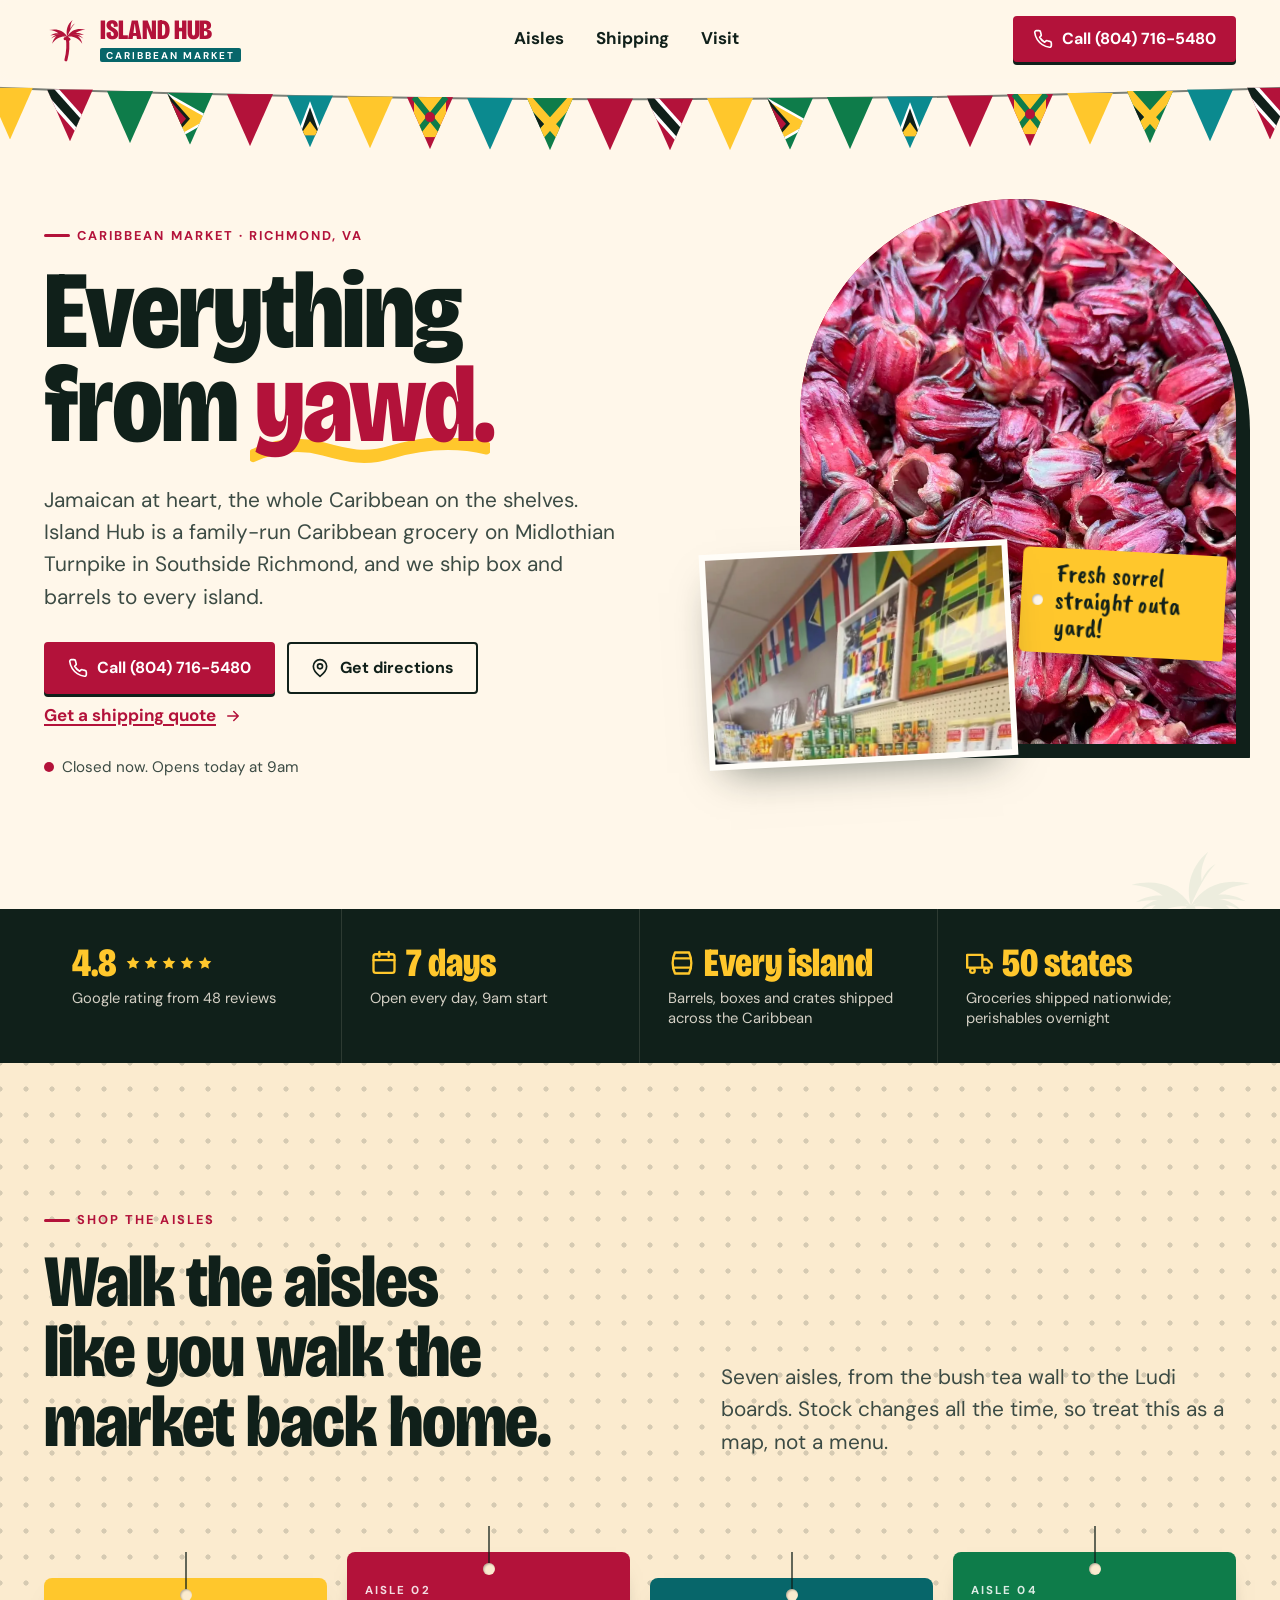
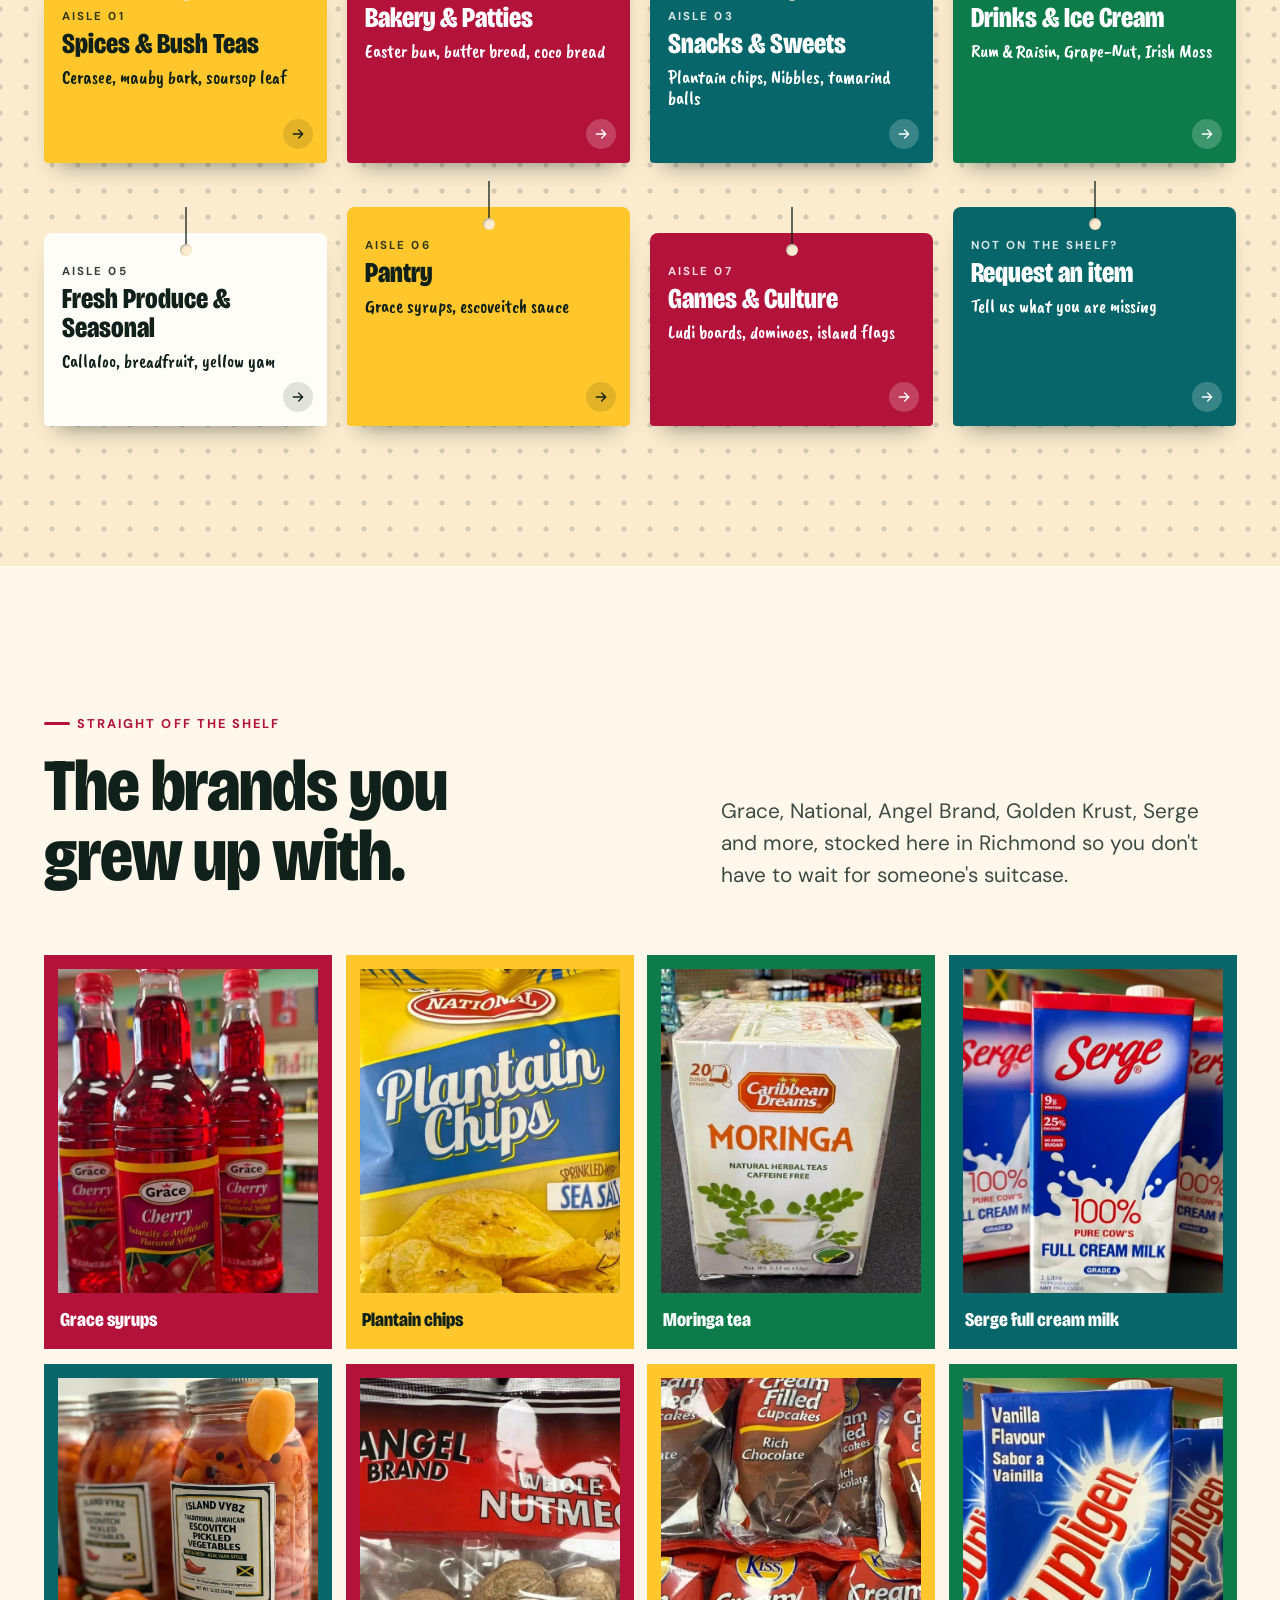
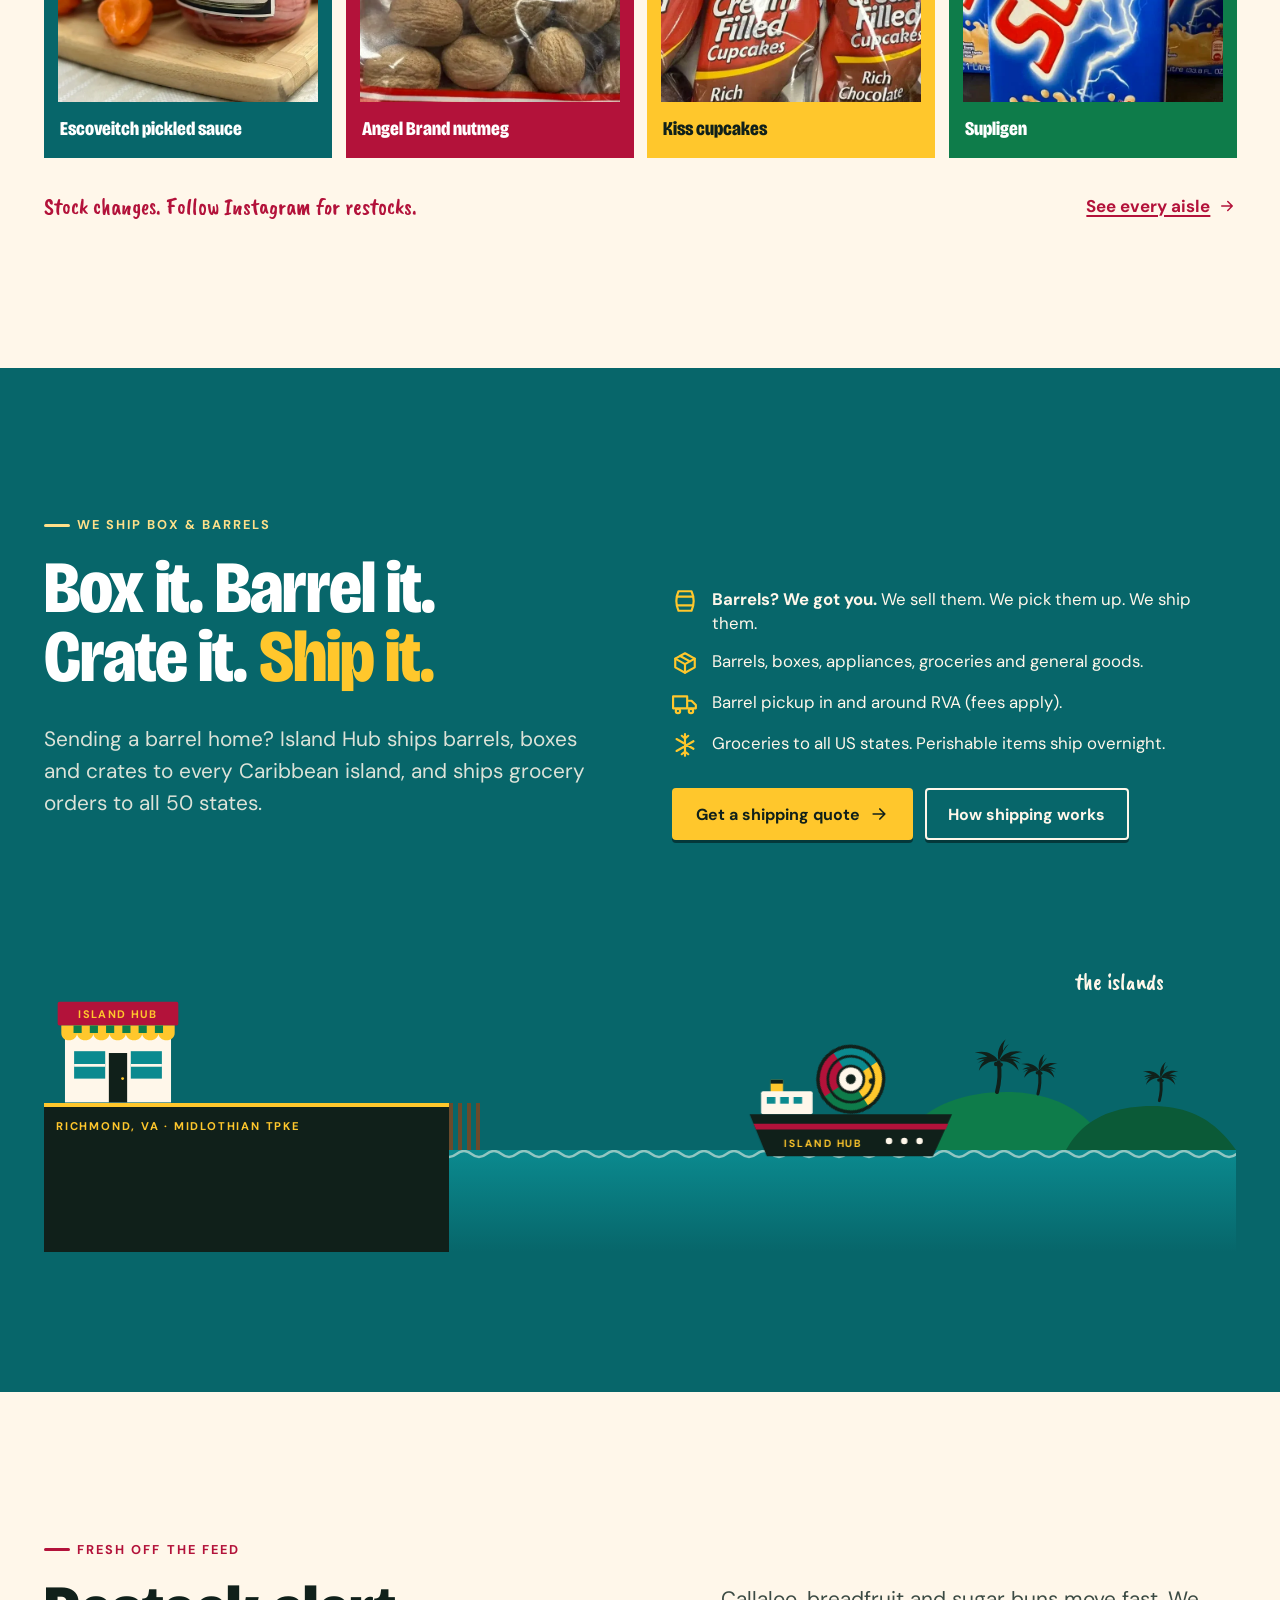
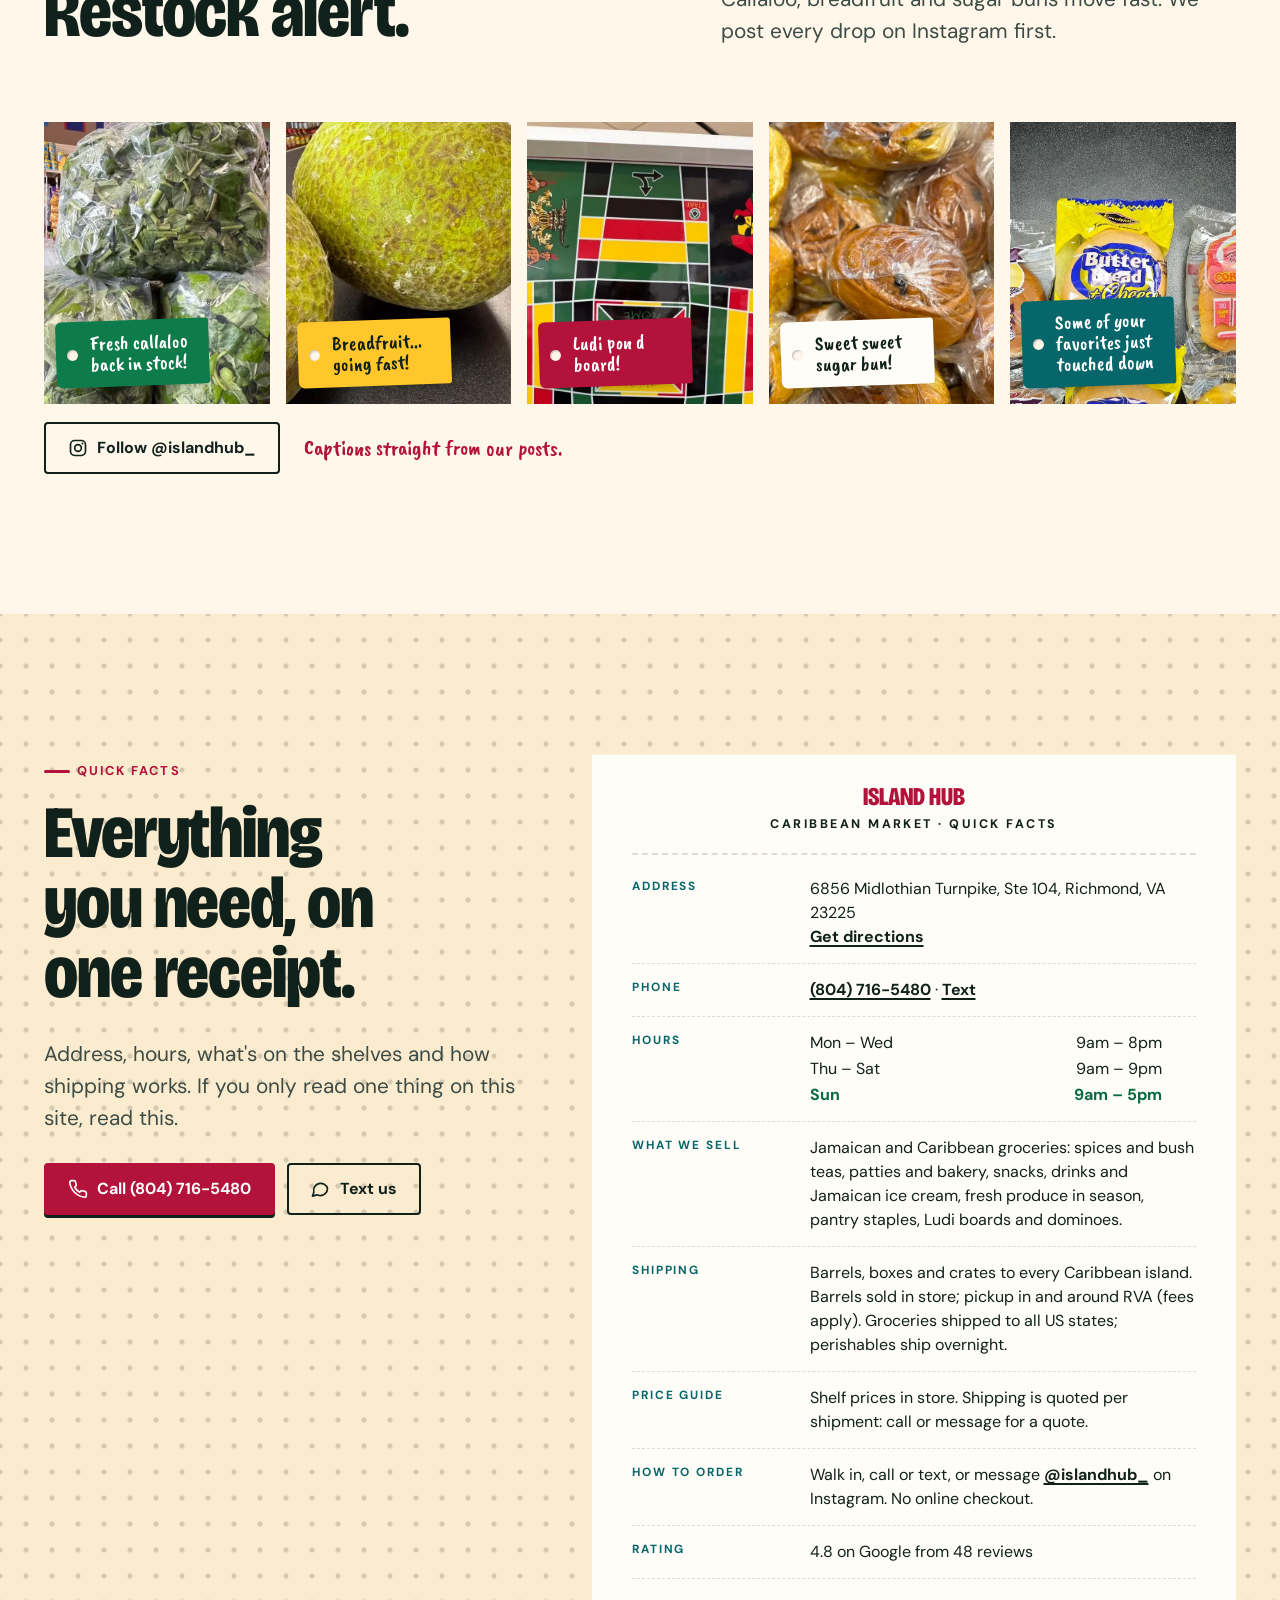
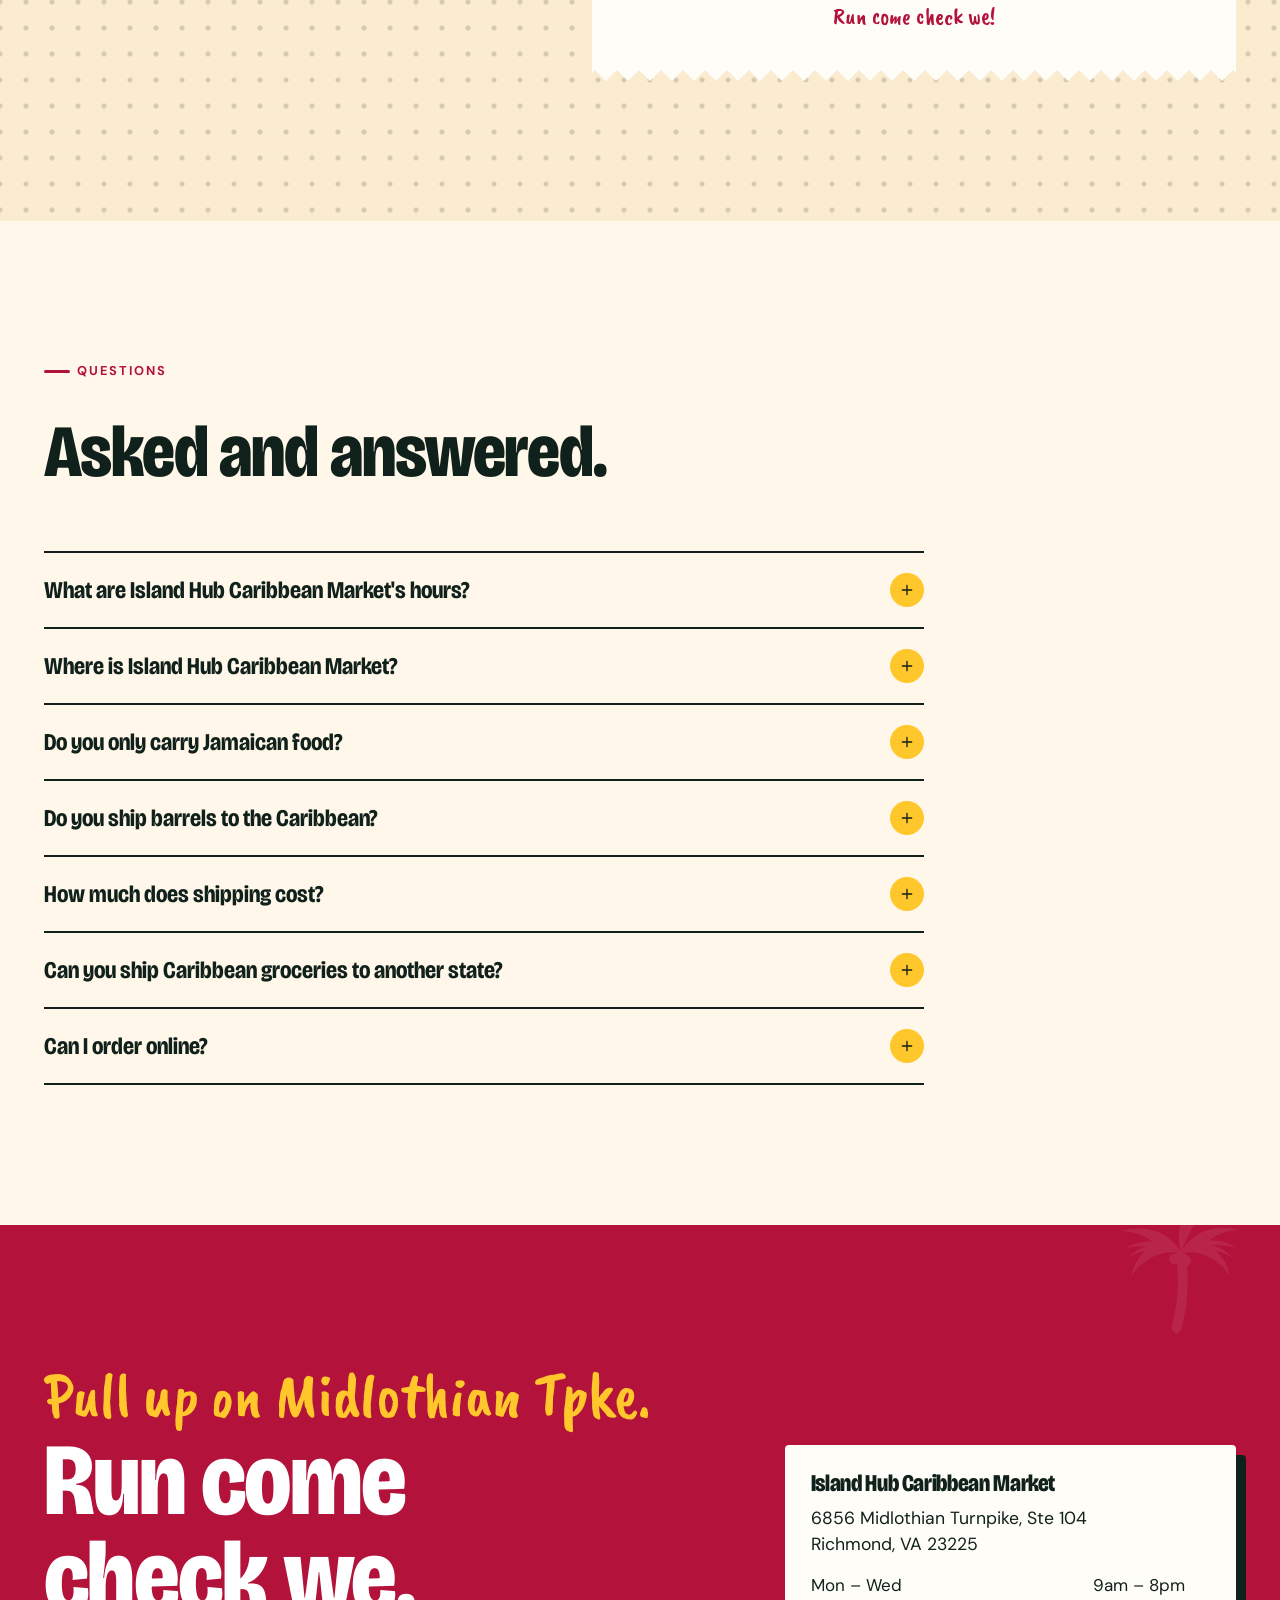
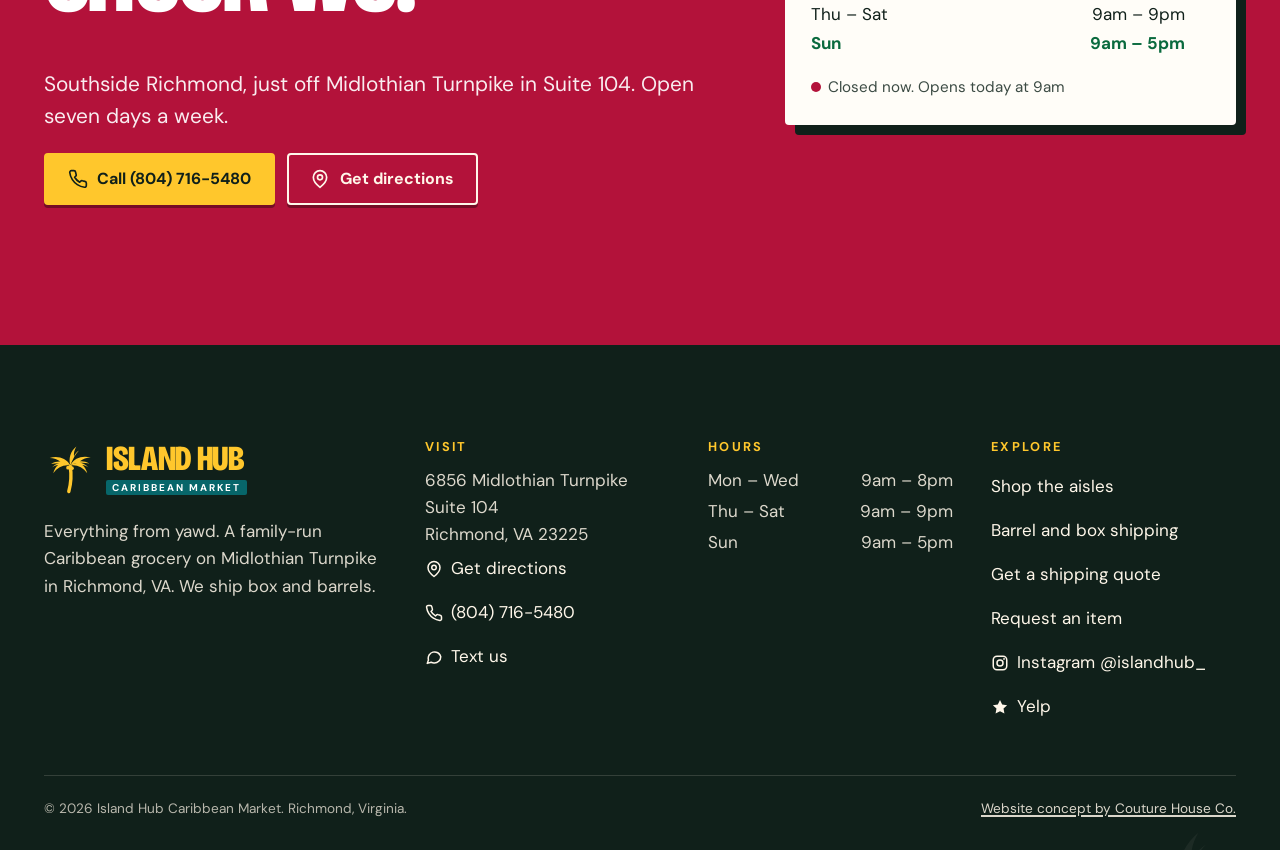
==== commit e4f902ad: "Point canonical and SEO URLs to Netlify preview domain. Updates meta tags, JSON-LD, sitemap, and rob" ====
--- a/index.html
+++ b/index.html
@@ -5,15 +5,15 @@
 <meta name="viewport" content="width=device-width, initial-scale=1, viewport-fit=cover">
 <title>Island Hub Caribbean Market | Caribbean Grocery Richmond, VA</title>
 <meta name="description" content="Jamaican &amp; Caribbean groceries on Midlothian Tpke, Richmond, VA. Open 7 days. Barrel &amp; box shipping to every Caribbean island; groceries to all 50 states.">
-<link rel="canonical" href="https://islandhubrva.com/">
+<link rel="canonical" href="https://island-hub-caribbean-market.netlify.app/">
 <meta name="theme-color" content="#B3123A">
 <meta name="robots" content="index, follow, max-image-preview:large">
 <meta property="og:type" content="website">
 <meta property="og:site_name" content="Island Hub Caribbean Market">
 <meta property="og:title" content="Island Hub Caribbean Market | Caribbean Grocery Richmond, VA">
 <meta property="og:description" content="Jamaican &amp; Caribbean groceries on Midlothian Tpke, Richmond, VA. Open 7 days. Barrel &amp; box shipping to every Caribbean island; groceries to all 50 states.">
-<meta property="og:url" content="https://islandhubrva.com/">
-<meta property="og:image" content="https://islandhubrva.com/assets/img/og.jpg">
+<meta property="og:url" content="https://island-hub-caribbean-market.netlify.app/">
+<meta property="og:image" content="https://island-hub-caribbean-market.netlify.app/assets/img/og.jpg">
 <meta property="og:image:width" content="1200">
 <meta property="og:image:height" content="630">
 <meta property="og:image:alt" content="Island Hub Caribbean Market logo beside a pile of fresh sorrel, with the words Everything from yawd">
@@ -21,7 +21,7 @@
 <meta name="twitter:card" content="summary_large_image">
 <meta name="twitter:title" content="Island Hub Caribbean Market | Caribbean Grocery Richmond, VA">
 <meta name="twitter:description" content="Jamaican &amp; Caribbean groceries on Midlothian Tpke, Richmond, VA. Open 7 days. Barrel &amp; box shipping to every Caribbean island; groceries to all 50 states.">
-<meta name="twitter:image" content="https://islandhubrva.com/assets/img/og.jpg">
+<meta name="twitter:image" content="https://island-hub-caribbean-market.netlify.app/assets/img/og.jpg">
 <meta name="geo.region" content="US-VA">
 <meta name="geo.placename" content="Richmond">
 <link rel="icon" href="assets/img/favicon.svg" type="image/svg+xml">
@@ -34,8 +34,8 @@
 <link rel="stylesheet" href="assets/css/site.css">
 <script>document.documentElement.classList.add("js")</script>
 <script src="assets/js/site.js" defer></script>
-<script type="application/ld+json">{"@context": "https://schema.org", "@type": "GroceryStore", "@id": "https://islandhubrva.com/#store", "name": "Island Hub Caribbean Market", "slogan": "Everything from yawd", "description": "Family-run Caribbean grocery on Midlothian Turnpike in Richmond, VA. Jamaican at heart with foods from across the Caribbean, plus barrel, box and crate shipping to every Caribbean island and grocery shipping to all US states.", "url": "https://islandhubrva.com/", "logo": "https://islandhubrva.com/assets/img/icon-512.png", "image": ["https://islandhubrva.com/assets/img/og.jpg", "https://islandhubrva.com/assets/img/sorrel-fresh.webp", "https://islandhubrva.com/assets/img/store-aisle-flags.webp"], "telephone": "+1-804-716-5480", "address": {"@type": "PostalAddress", "streetAddress": "6856 Midlothian Turnpike, Ste 104", "addressLocality": "Richmond", "addressRegion": "VA", "postalCode": "23225", "addressCountry": "US"}, "hasMap": "https://www.google.com/maps/search/?api=1&query=Island+Hub+Caribbean+Market%2C+6856+Midlothian+Turnpike+Ste+104%2C+Richmond%2C+VA+23225", "openingHoursSpecification": [{"@type": "OpeningHoursSpecification", "dayOfWeek": ["Monday", "Tuesday", "Wednesday"], "opens": "09:00", "closes": "20:00"}, {"@type": "OpeningHoursSpecification", "dayOfWeek": ["Thursday", "Friday", "Saturday"], "opens": "09:00", "closes": "21:00"}, {"@type": "OpeningHoursSpecification", "dayOfWeek": "Sunday", "opens": "09:00", "closes": "17:00"}], "sameAs": ["https://www.instagram.com/islandhub_/", "https://www.yelp.com/biz/island-hub-caribbean-market-richmond"], "areaServed": [{"@type": "City", "name": "Richmond, VA"}, {"@type": "Country", "name": "United States"}, {"@type": "Place", "name": "Caribbean"}], "foundingDate": "2023-05", "founder": [{"@type": "Person", "name": "Carlton Chambers"}, {"@type": "Person", "name": "Tracy"}], "knowsAbout": ["Jamaican groceries", "Caribbean groceries", "Bush teas and spices", "Jamaican patties and bakery", "Caribbean barrel shipping"], "hasOfferCatalog": {"@type": "OfferCatalog", "name": "Shipping and barrel services", "itemListElement": [{"@type": "Offer", "itemOffered": {"@type": "Service", "name": "Barrel, box and crate shipping to the Caribbean", "description": "Barrels, boxes and crates shipped to every Caribbean island: barrels, boxes, appliances, groceries and general goods. Call or message for a quote.", "areaServed": {"@type": "Place", "name": "Caribbean"}}}, {"@type": "Offer", "itemOffered": {"@type": "Product", "name": "Shipping barrels", "description": "Shipping barrels sold in store."}}, {"@type": "Offer", "itemOffered": {"@type": "Service", "name": "Barrel pickup", "description": "Barrel pickup in and around Richmond, VA. Fees apply.", "areaServed": {"@type": "City", "name": "Richmond, VA"}}}, {"@type": "Offer", "itemOffered": {"@type": "Service", "name": "Caribbean grocery shipping within the US", "description": "Grocery orders shipped to all US states. Perishable items ship overnight.", "areaServed": {"@type": "Country", "name": "United States"}}}]}, "aggregateRating": {"@type": "AggregateRating", "ratingValue": "4.8", "reviewCount": "48", "bestRating": "5"}}</script>
-<script type="application/ld+json">{"@context": "https://schema.org", "@type": "WebSite", "@id": "https://islandhubrva.com/#website", "name": "Island Hub Caribbean Market", "url": "https://islandhubrva.com/", "publisher": {"@id": "https://islandhubrva.com/#store"}, "inLanguage": "en-US"}</script>
+<script type="application/ld+json">{"@context": "https://schema.org", "@type": "GroceryStore", "@id": "https://island-hub-caribbean-market.netlify.app/#store", "name": "Island Hub Caribbean Market", "slogan": "Everything from yawd", "description": "Family-run Caribbean grocery on Midlothian Turnpike in Richmond, VA. Jamaican at heart with foods from across the Caribbean, plus barrel, box and crate shipping to every Caribbean island and grocery shipping to all US states.", "url": "https://island-hub-caribbean-market.netlify.app/", "logo": "https://island-hub-caribbean-market.netlify.app/assets/img/icon-512.png", "image": ["https://island-hub-caribbean-market.netlify.app/assets/img/og.jpg", "https://island-hub-caribbean-market.netlify.app/assets/img/sorrel-fresh.webp", "https://island-hub-caribbean-market.netlify.app/assets/img/store-aisle-flags.webp"], "telephone": "+1-804-716-5480", "address": {"@type": "PostalAddress", "streetAddress": "6856 Midlothian Turnpike, Ste 104", "addressLocality": "Richmond", "addressRegion": "VA", "postalCode": "23225", "addressCountry": "US"}, "hasMap": "https://www.google.com/maps/search/?api=1&query=Island+Hub+Caribbean+Market%2C+6856+Midlothian+Turnpike+Ste+104%2C+Richmond%2C+VA+23225", "openingHoursSpecification": [{"@type": "OpeningHoursSpecification", "dayOfWeek": ["Monday", "Tuesday", "Wednesday"], "opens": "09:00", "closes": "20:00"}, {"@type": "OpeningHoursSpecification", "dayOfWeek": ["Thursday", "Friday", "Saturday"], "opens": "09:00", "closes": "21:00"}, {"@type": "OpeningHoursSpecification", "dayOfWeek": "Sunday", "opens": "09:00", "closes": "17:00"}], "sameAs": ["https://www.instagram.com/islandhub_/", "https://www.yelp.com/biz/island-hub-caribbean-market-richmond"], "areaServed": [{"@type": "City", "name": "Richmond, VA"}, {"@type": "Country", "name": "United States"}, {"@type": "Place", "name": "Caribbean"}], "foundingDate": "2023-05", "founder": [{"@type": "Person", "name": "Carlton Chambers"}, {"@type": "Person", "name": "Tracy"}], "knowsAbout": ["Jamaican groceries", "Caribbean groceries", "Bush teas and spices", "Jamaican patties and bakery", "Caribbean barrel shipping"], "hasOfferCatalog": {"@type": "OfferCatalog", "name": "Shipping and barrel services", "itemListElement": [{"@type": "Offer", "itemOffered": {"@type": "Service", "name": "Barrel, box and crate shipping to the Caribbean", "description": "Barrels, boxes and crates shipped to every Caribbean island: barrels, boxes, appliances, groceries and general goods. Call or message for a quote.", "areaServed": {"@type": "Place", "name": "Caribbean"}}}, {"@type": "Offer", "itemOffered": {"@type": "Product", "name": "Shipping barrels", "description": "Shipping barrels sold in store."}}, {"@type": "Offer", "itemOffered": {"@type": "Service", "name": "Barrel pickup", "description": "Barrel pickup in and around Richmond, VA. Fees apply.", "areaServed": {"@type": "City", "name": "Richmond, VA"}}}, {"@type": "Offer", "itemOffered": {"@type": "Service", "name": "Caribbean grocery shipping within the US", "description": "Grocery orders shipped to all US states. Perishable items ship overnight.", "areaServed": {"@type": "Country", "name": "United States"}}}]}, "aggregateRating": {"@type": "AggregateRating", "ratingValue": "4.8", "reviewCount": "48", "bestRating": "5"}}</script>
+<script type="application/ld+json">{"@context": "https://schema.org", "@type": "WebSite", "@id": "https://island-hub-caribbean-market.netlify.app/#website", "name": "Island Hub Caribbean Market", "url": "https://island-hub-caribbean-market.netlify.app/", "publisher": {"@id": "https://island-hub-caribbean-market.netlify.app/#store"}, "inLanguage": "en-US"}</script>
 <script type="application/ld+json">{"@context": "https://schema.org", "@type": "FAQPage", "mainEntity": [{"@type": "Question", "name": "What are Island Hub Caribbean Market's hours?", "acceptedAnswer": {"@type": "Answer", "text": "Monday to Wednesday 9am to 8pm, Thursday to Saturday 9am to 9pm, and Sunday 9am to 5pm. We are open seven days a week."}}, {"@type": "Question", "name": "Where is Island Hub Caribbean Market?", "acceptedAnswer": {"@type": "Answer", "text": "6856 Midlothian Turnpike, Suite 104, Richmond, VA 23225, on Midlothian Turnpike in Southside Richmond."}}, {"@type": "Question", "name": "Do you only carry Jamaican food?", "acceptedAnswer": {"@type": "Answer", "text": "No. We are Jamaican at heart, but the shelves cover the whole Caribbean, including Trinidadian drinks, Guyanese chow mein, Haitian favorites, African goods and more."}}, {"@type": "Question", "name": "Do you ship barrels to the Caribbean?", "acceptedAnswer": {"@type": "Answer", "text": "Yes. We ship barrels, boxes and crates to every Caribbean island, including barrels, boxes, appliances, groceries and general goods. We also sell barrels and offer barrel pickup in and around RVA (fees apply)."}}, {"@type": "Question", "name": "How much does shipping cost?", "acceptedAnswer": {"@type": "Answer", "text": "Every shipment is quoted individually. Call or text (804) 716-5480, message @islandhub_ on Instagram, or send the shipping quote form on our Shipping page."}}, {"@type": "Question", "name": "Can you ship Caribbean groceries to another state?", "acceptedAnswer": {"@type": "Answer", "text": "Yes. We ship grocery orders to all US states. Perishable items ship overnight."}}, {"@type": "Question", "name": "Can I order online?", "acceptedAnswer": {"@type": "Answer", "text": "There is no online checkout. Call or text (804) 716-5480, send a direct message on Instagram, or use the request form, and we will follow up with you."}}]}</script>
 </head>
 <body>
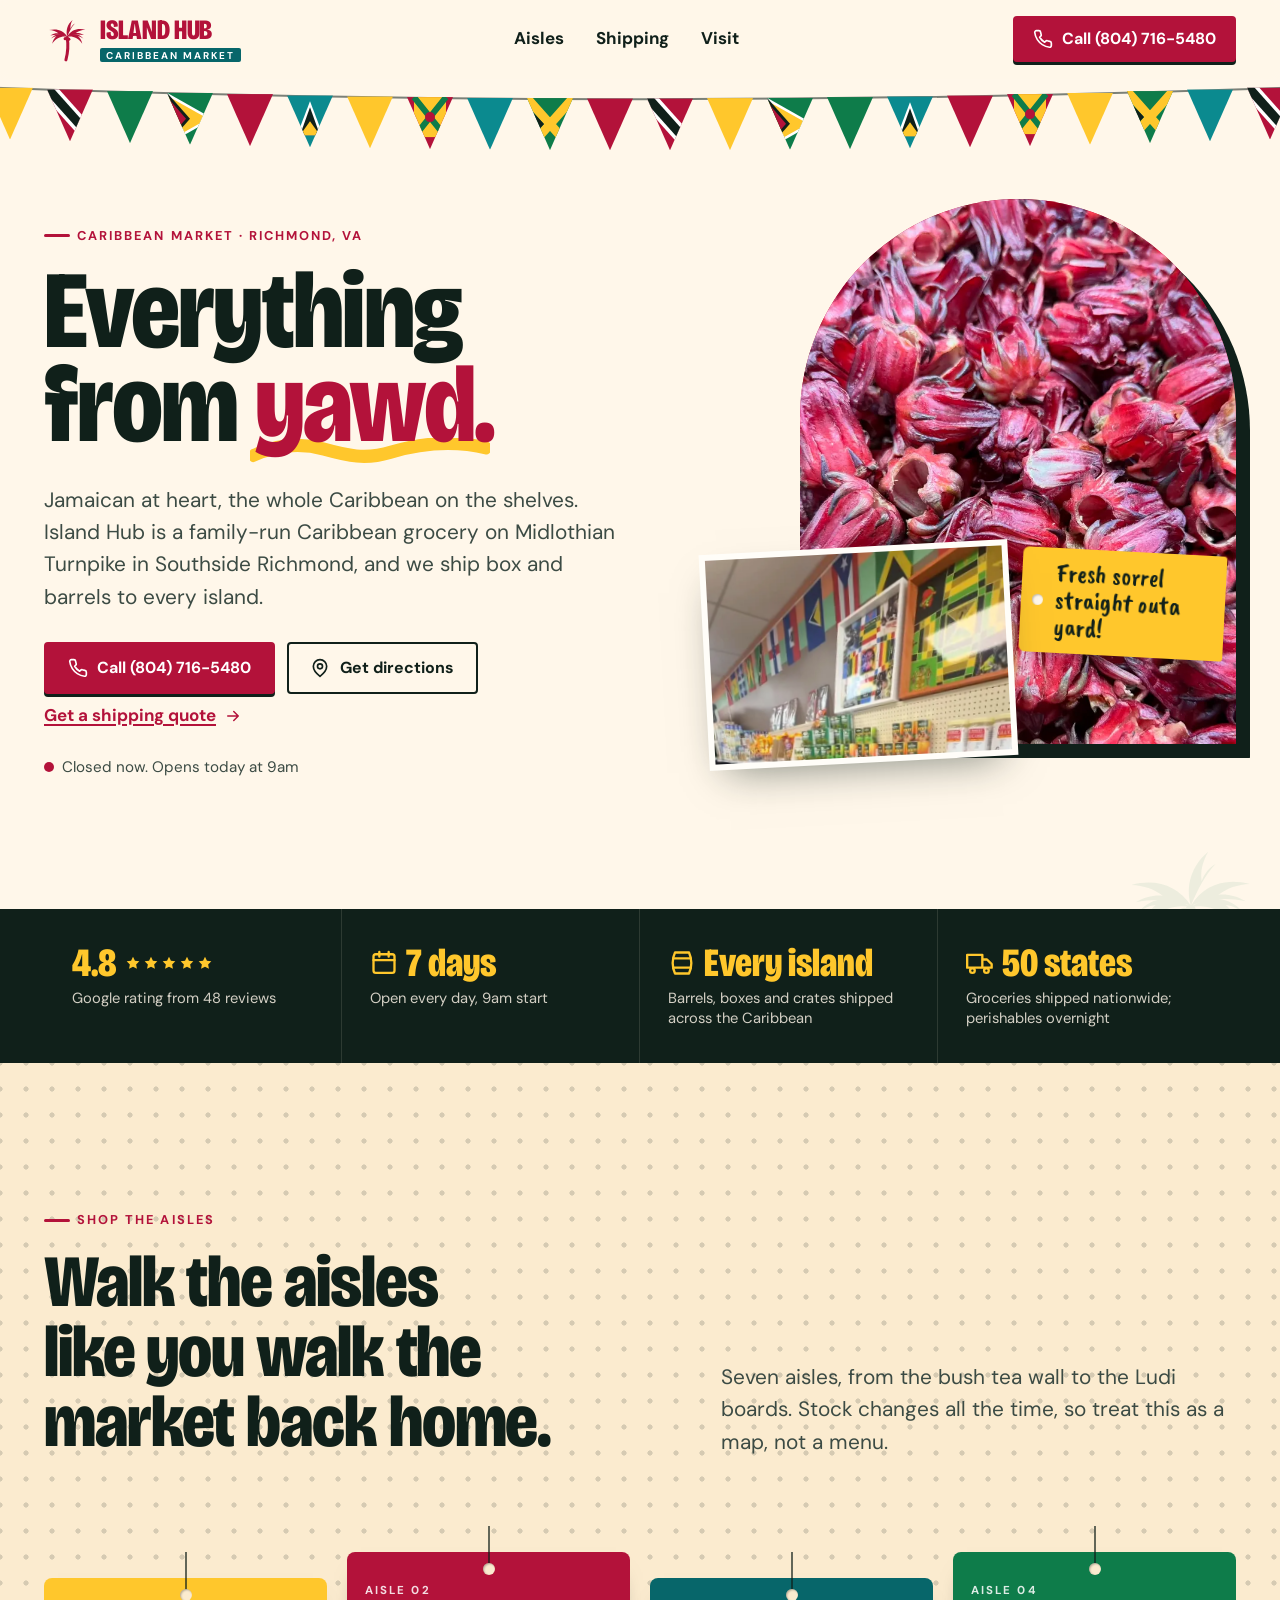
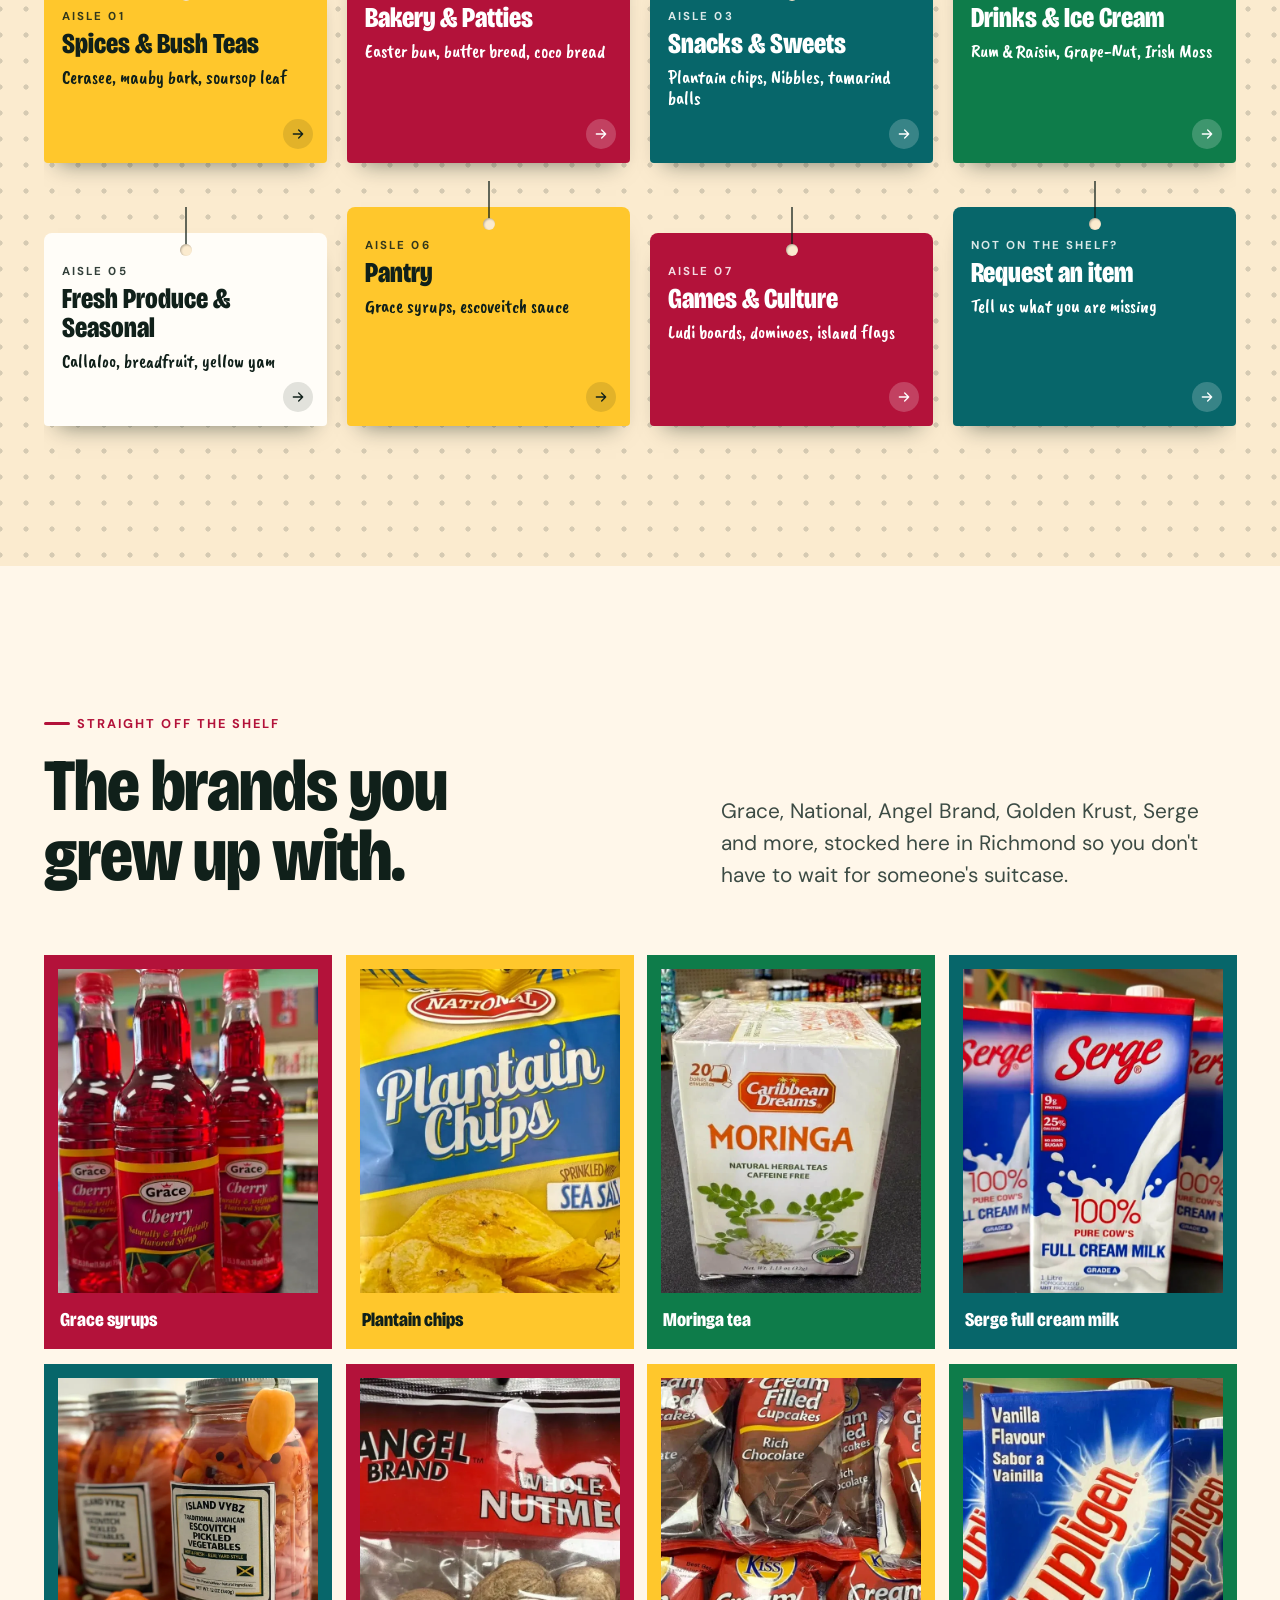
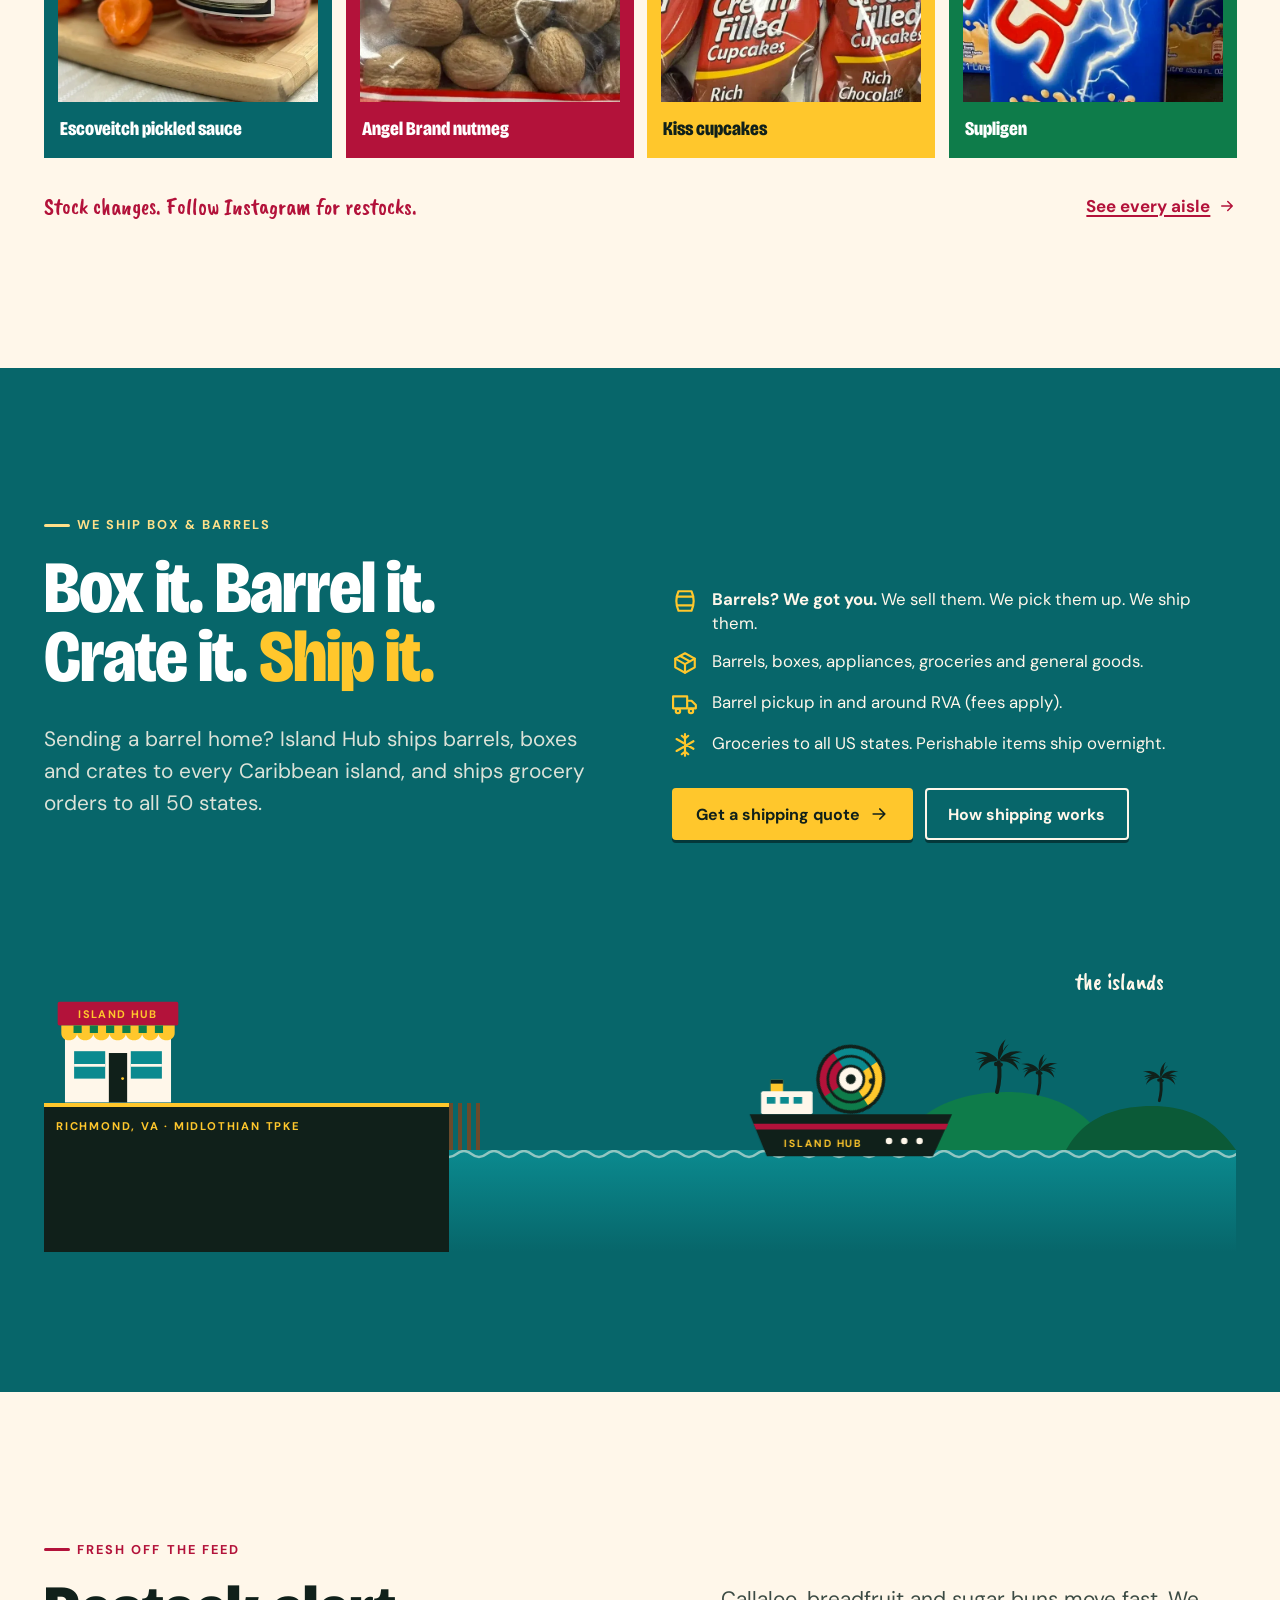
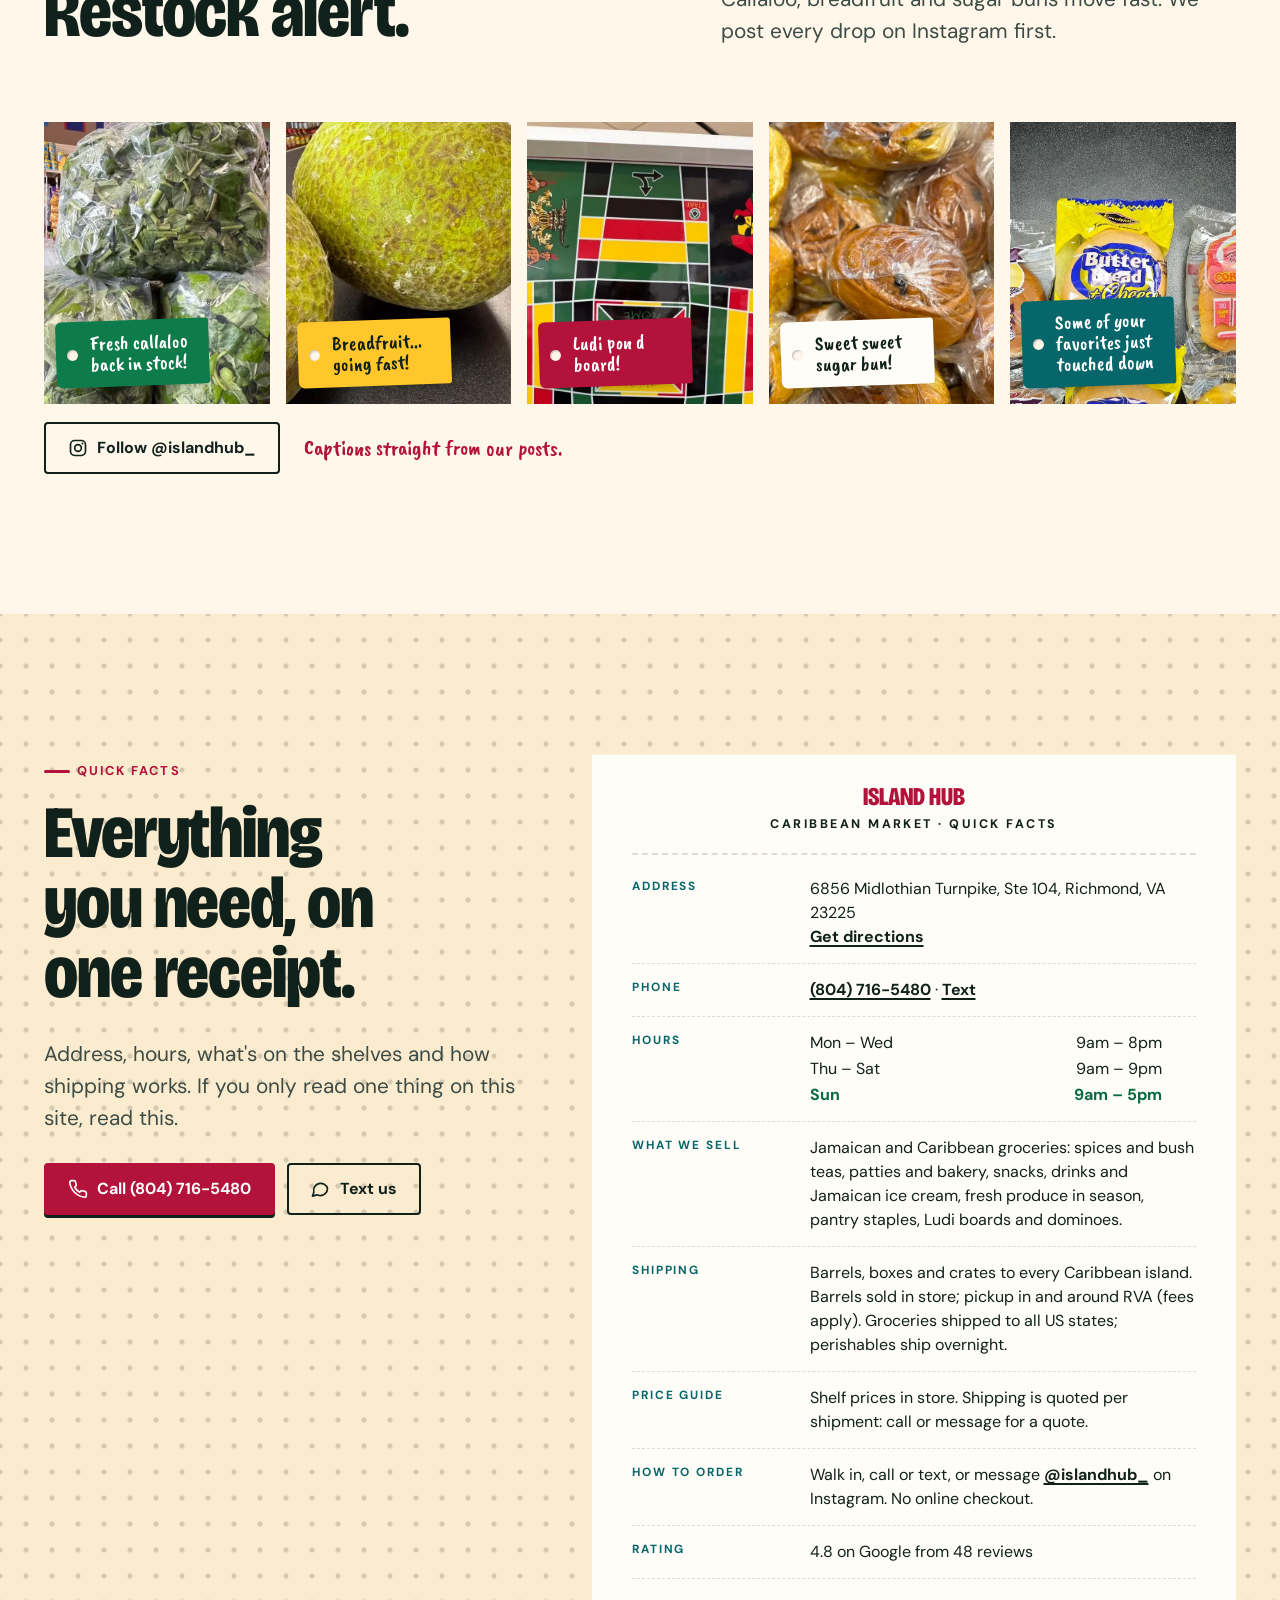
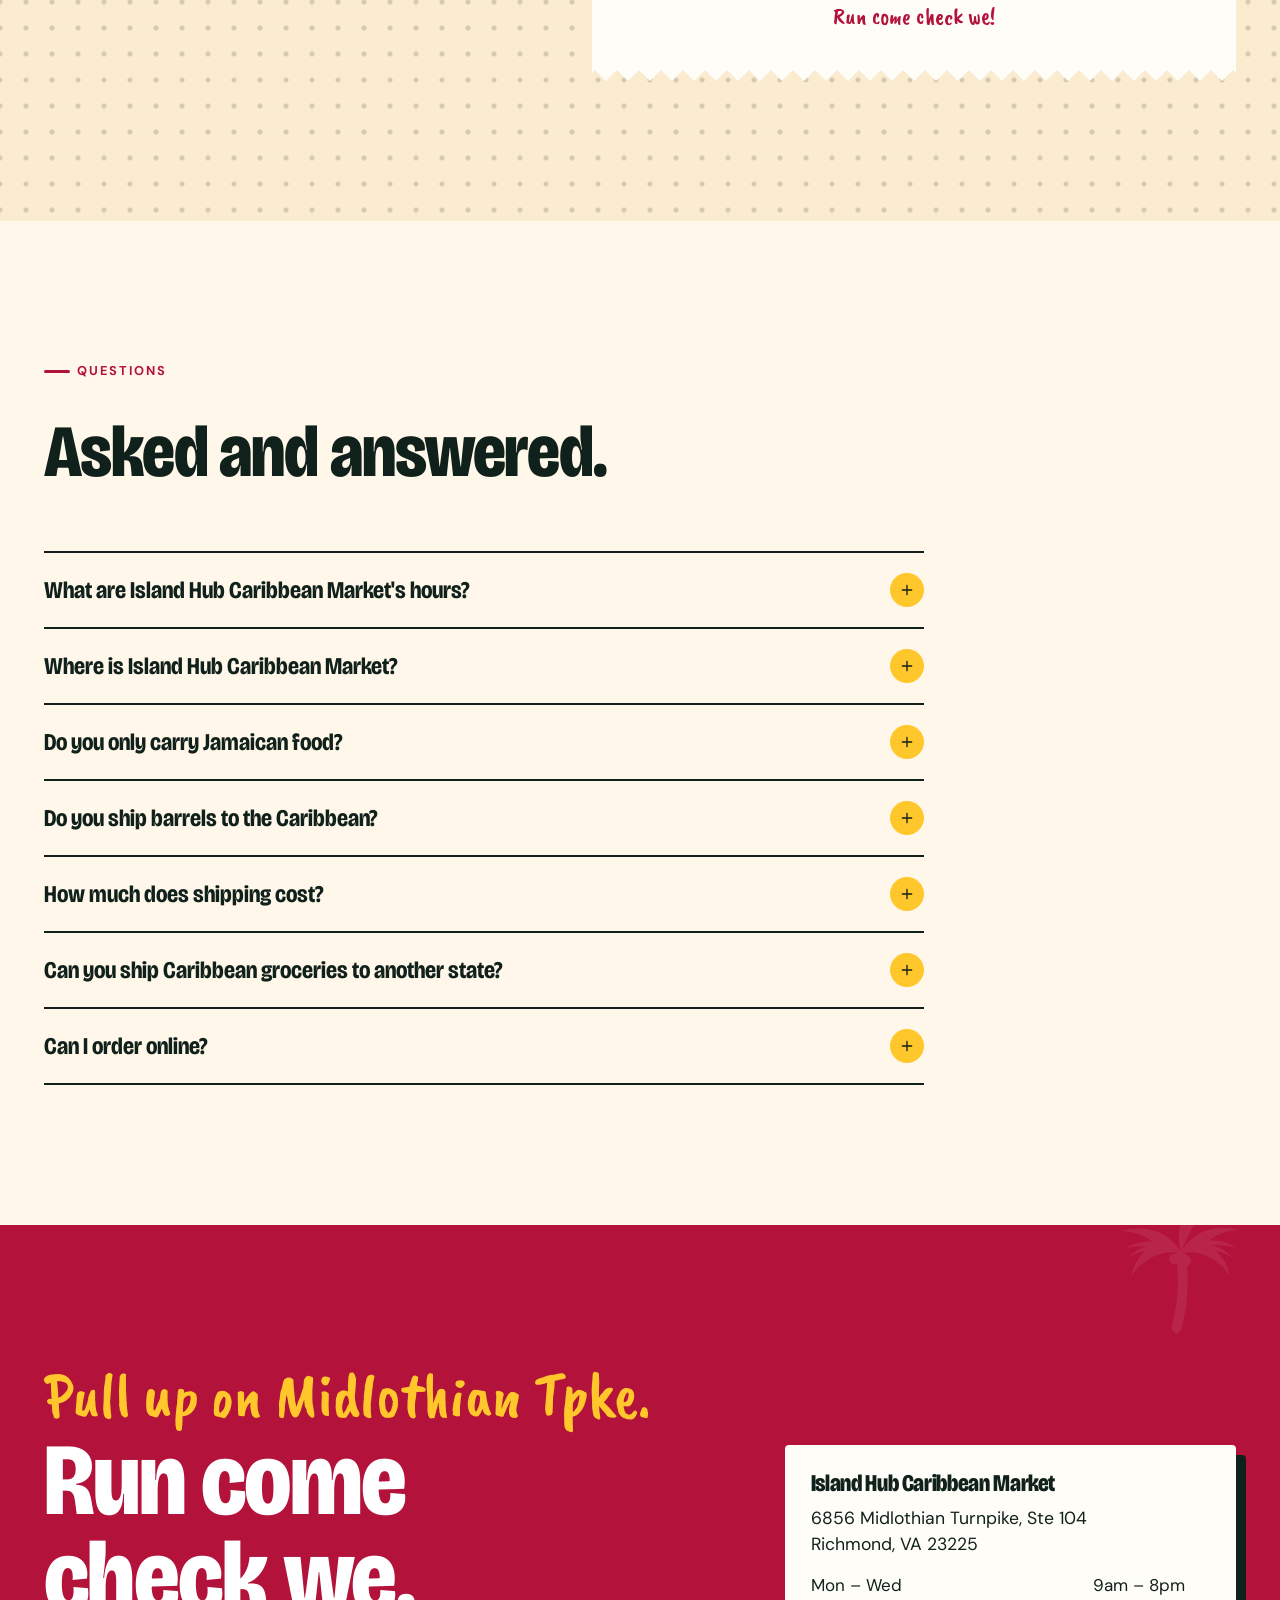
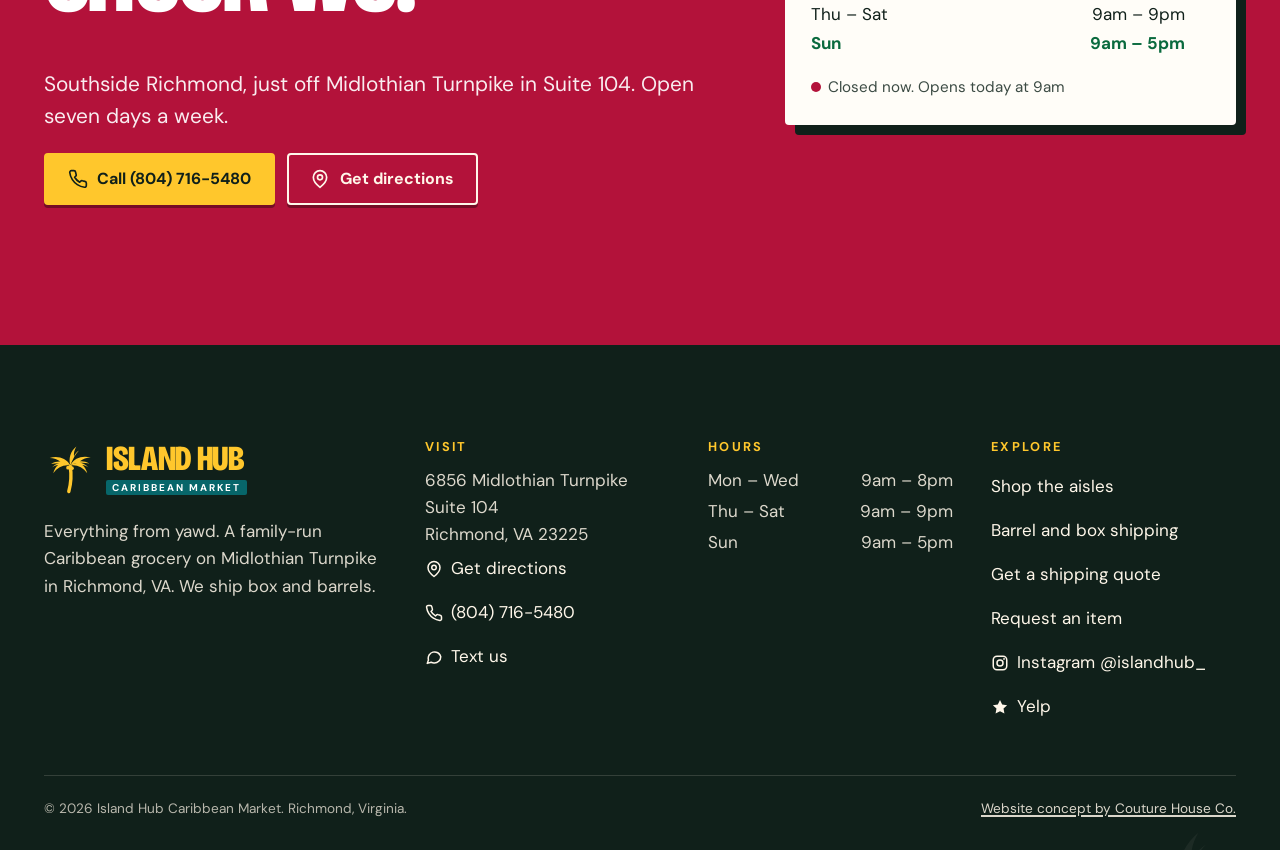
==== commit 5d4be7ce: "Mobile scrolling fixes and stylesheet refresh" ====
--- a/index.html
+++ b/index.html
@@ -30,8 +30,8 @@
 <link rel="manifest" href="site.webmanifest">
 <link rel="preload" href="assets/fonts/bricolage-grotesque-display-var.woff2" as="font" type="font/woff2" crossorigin>
 <link rel="preload" href="assets/fonts/dm-sans-latin-400-normal.woff2" as="font" type="font/woff2" crossorigin>
-<link rel="stylesheet" href="assets/css/fonts.css">
-<link rel="stylesheet" href="assets/css/site.css">
+<link rel="stylesheet" href="assets/css/fonts.css?v=20260930b">
+<link rel="stylesheet" href="assets/css/site.css?v=20260930b">
 <script>document.documentElement.classList.add("js")</script>
 <script src="assets/js/site.js" defer></script>
 <script type="application/ld+json">{"@context": "https://schema.org", "@type": "GroceryStore", "@id": "https://island-hub-caribbean-market.netlify.app/#store", "name": "Island Hub Caribbean Market", "slogan": "Everything from yawd", "description": "Family-run Caribbean grocery on Midlothian Turnpike in Richmond, VA. Jamaican at heart with foods from across the Caribbean, plus barrel, box and crate shipping to every Caribbean island and grocery shipping to all US states.", "url": "https://island-hub-caribbean-market.netlify.app/", "logo": "https://island-hub-caribbean-market.netlify.app/assets/img/icon-512.png", "image": ["https://island-hub-caribbean-market.netlify.app/assets/img/og.jpg", "https://island-hub-caribbean-market.netlify.app/assets/img/sorrel-fresh.webp", "https://island-hub-caribbean-market.netlify.app/assets/img/store-aisle-flags.webp"], "telephone": "+1-804-716-5480", "address": {"@type": "PostalAddress", "streetAddress": "6856 Midlothian Turnpike, Ste 104", "addressLocality": "Richmond", "addressRegion": "VA", "postalCode": "23225", "addressCountry": "US"}, "hasMap": "https://www.google.com/maps/search/?api=1&query=Island+Hub+Caribbean+Market%2C+6856+Midlothian+Turnpike+Ste+104%2C+Richmond%2C+VA+23225", "openingHoursSpecification": [{"@type": "OpeningHoursSpecification", "dayOfWeek": ["Monday", "Tuesday", "Wednesday"], "opens": "09:00", "closes": "20:00"}, {"@type": "OpeningHoursSpecification", "dayOfWeek": ["Thursday", "Friday", "Saturday"], "opens": "09:00", "closes": "21:00"}, {"@type": "OpeningHoursSpecification", "dayOfWeek": "Sunday", "opens": "09:00", "closes": "17:00"}], "sameAs": ["https://www.instagram.com/islandhub_/", "https://www.yelp.com/biz/island-hub-caribbean-market-richmond"], "areaServed": [{"@type": "City", "name": "Richmond, VA"}, {"@type": "Country", "name": "United States"}, {"@type": "Place", "name": "Caribbean"}], "foundingDate": "2023-05", "founder": [{"@type": "Person", "name": "Carlton Chambers"}, {"@type": "Person", "name": "Tracy"}], "knowsAbout": ["Jamaican groceries", "Caribbean groceries", "Bush teas and spices", "Jamaican patties and bakery", "Caribbean barrel shipping"], "hasOfferCatalog": {"@type": "OfferCatalog", "name": "Shipping and barrel services", "itemListElement": [{"@type": "Offer", "itemOffered": {"@type": "Service", "name": "Barrel, box and crate shipping to the Caribbean", "description": "Barrels, boxes and crates shipped to every Caribbean island: barrels, boxes, appliances, groceries and general goods. Call or message for a quote.", "areaServed": {"@type": "Place", "name": "Caribbean"}}}, {"@type": "Offer", "itemOffered": {"@type": "Product", "name": "Shipping barrels", "description": "Shipping barrels sold in store."}}, {"@type": "Offer", "itemOffered": {"@type": "Service", "name": "Barrel pickup", "description": "Barrel pickup in and around Richmond, VA. Fees apply.", "areaServed": {"@type": "City", "name": "Richmond, VA"}}}, {"@type": "Offer", "itemOffered": {"@type": "Service", "name": "Caribbean grocery shipping within the US", "description": "Grocery orders shipped to all US states. Perishable items ship overnight.", "areaServed": {"@type": "Country", "name": "United States"}}}]}, "aggregateRating": {"@type": "AggregateRating", "ratingValue": "4.8", "reviewCount": "48", "bestRating": "5"}}</script>
--- a/assets/css/site.css
+++ b/assets/css/site.css
@@ -711,3 +711,26 @@
 .how-photo img { width: 100%; aspect-ratio: 4 / 5; object-fit: cover; object-position: 50% 20%; box-shadow: 12px 12px 0 var(--night); }
 .how-photo .tag { position: absolute; left: -8px; bottom: 24px; }
 @media (min-width: 900px) { .how-head { grid-template-columns: 1fr 380px; gap: 64px; } .how-photo { justify-self: end; } }
+
+
+/* Fix (28 Sep 2026): on phones the two columns of aisle tags were 11px wider than the screen.
+   Let each column shrink to half the width and let long aisle names wrap. */
+.aisle-tags { grid-template-columns: repeat(2, minmax(0, 1fr)); }
+.aisle-tags li, .aisle-tags .hang-tag { min-width: 0; }
+.aisle-tags .at-name, .aisle-tags .at-note { overflow-wrap: break-word; hyphens: manual; }
+@media (min-width: 1000px) { .aisle-tags { grid-template-columns: repeat(4, minmax(0, 1fr)); } }
+
+
+
+/* Fix (29 Sep 2026): stop iPhone Safari from sizing photo boxes from the photo inside them (the box could grow without stopping).
+   Photos are pinned inside their boxes, so each box takes its size only from its own width and aspect ratio. */
+.hero-arch { min-height: 0; }
+.hero-arch > img { position: absolute; inset: 0; width: 100%; height: 100%; max-width: none; object-fit: cover; }
+
+/* Fix (30 Sep 2026): keep the swinging aisle tags inside the screen on phones (clip only this block, never the whole page). */
+.aisle-tags, .aisle-copy { overflow-x: clip; }
+
+/* Fix (30 Sep 2026): stable scrolling on phones. The page can only move up and down; sideways panning is off.
+   Only the viewport (html) clips sideways overflow; body is left unclipped so iPhone Safari keeps drawing the whole page. */
+html { overflow-x: hidden; touch-action: pan-y pinch-zoom; }
+body { overflow-x: visible !important; }
